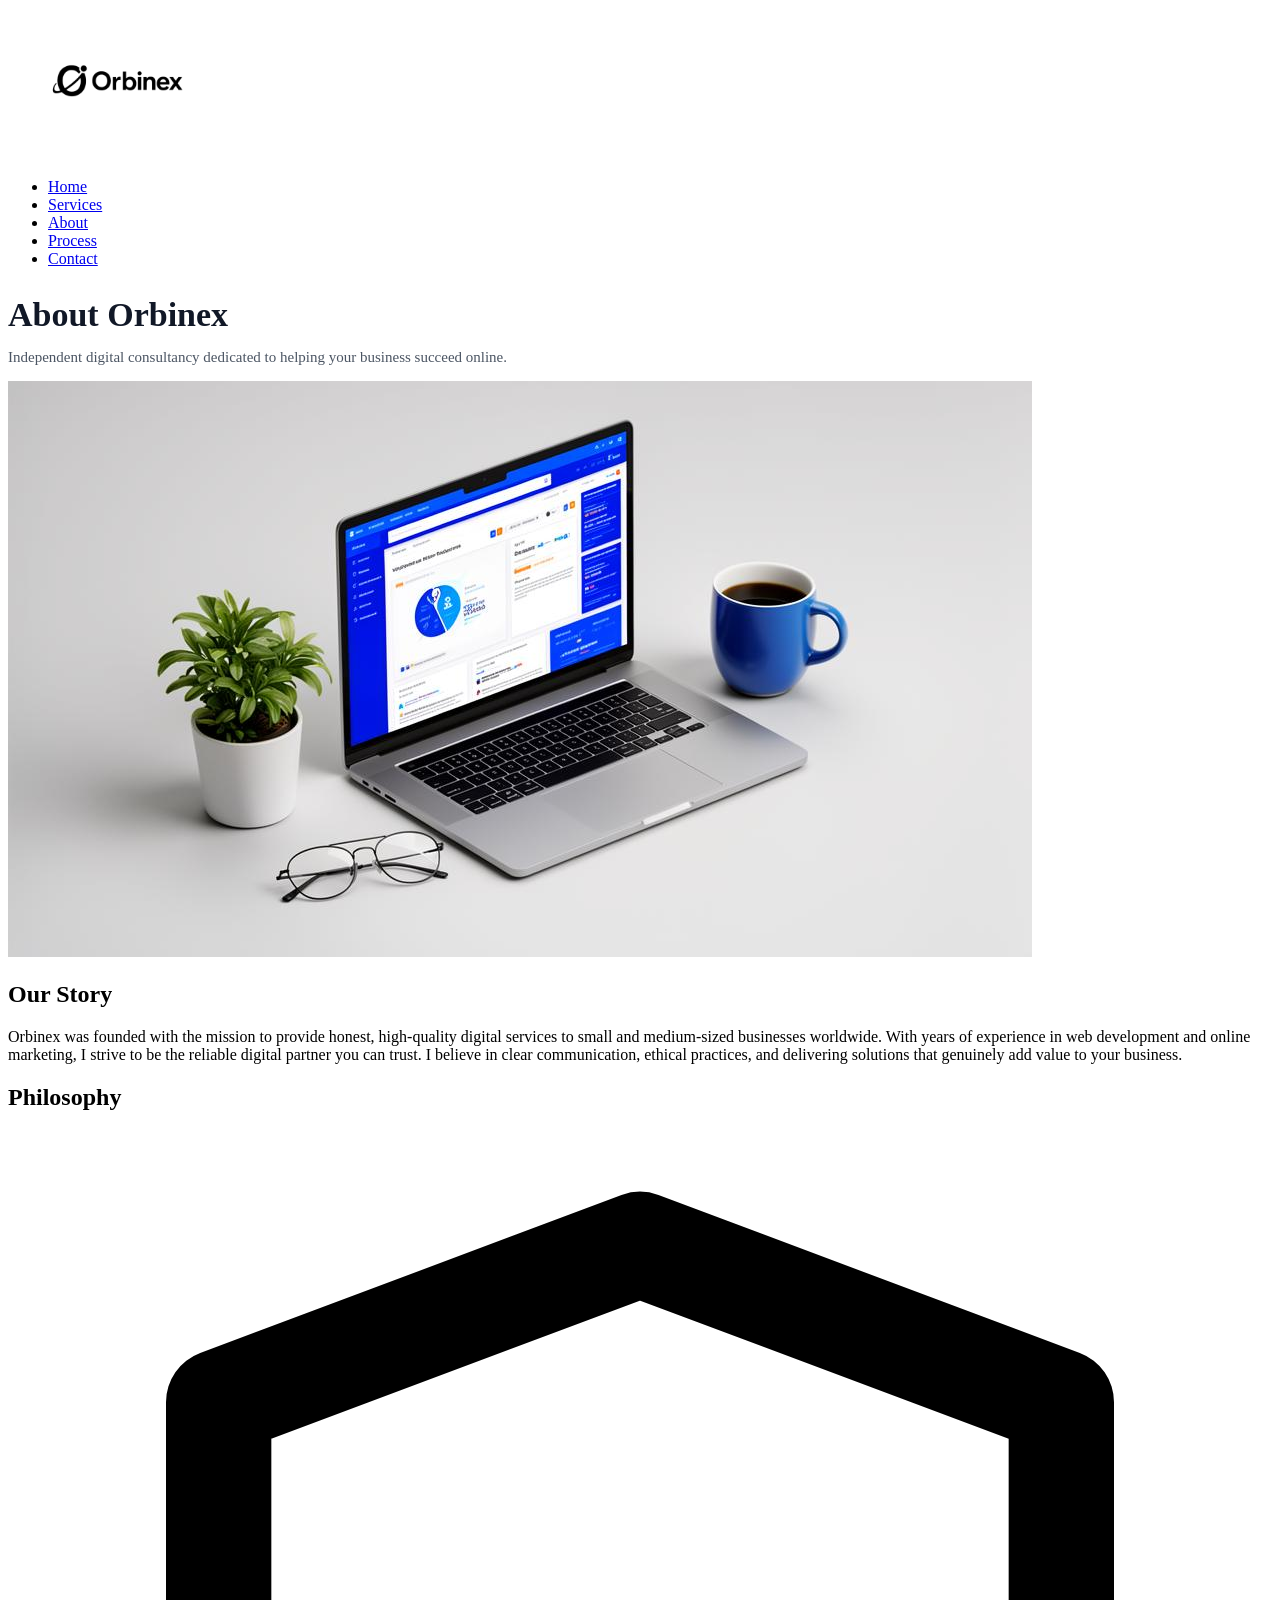
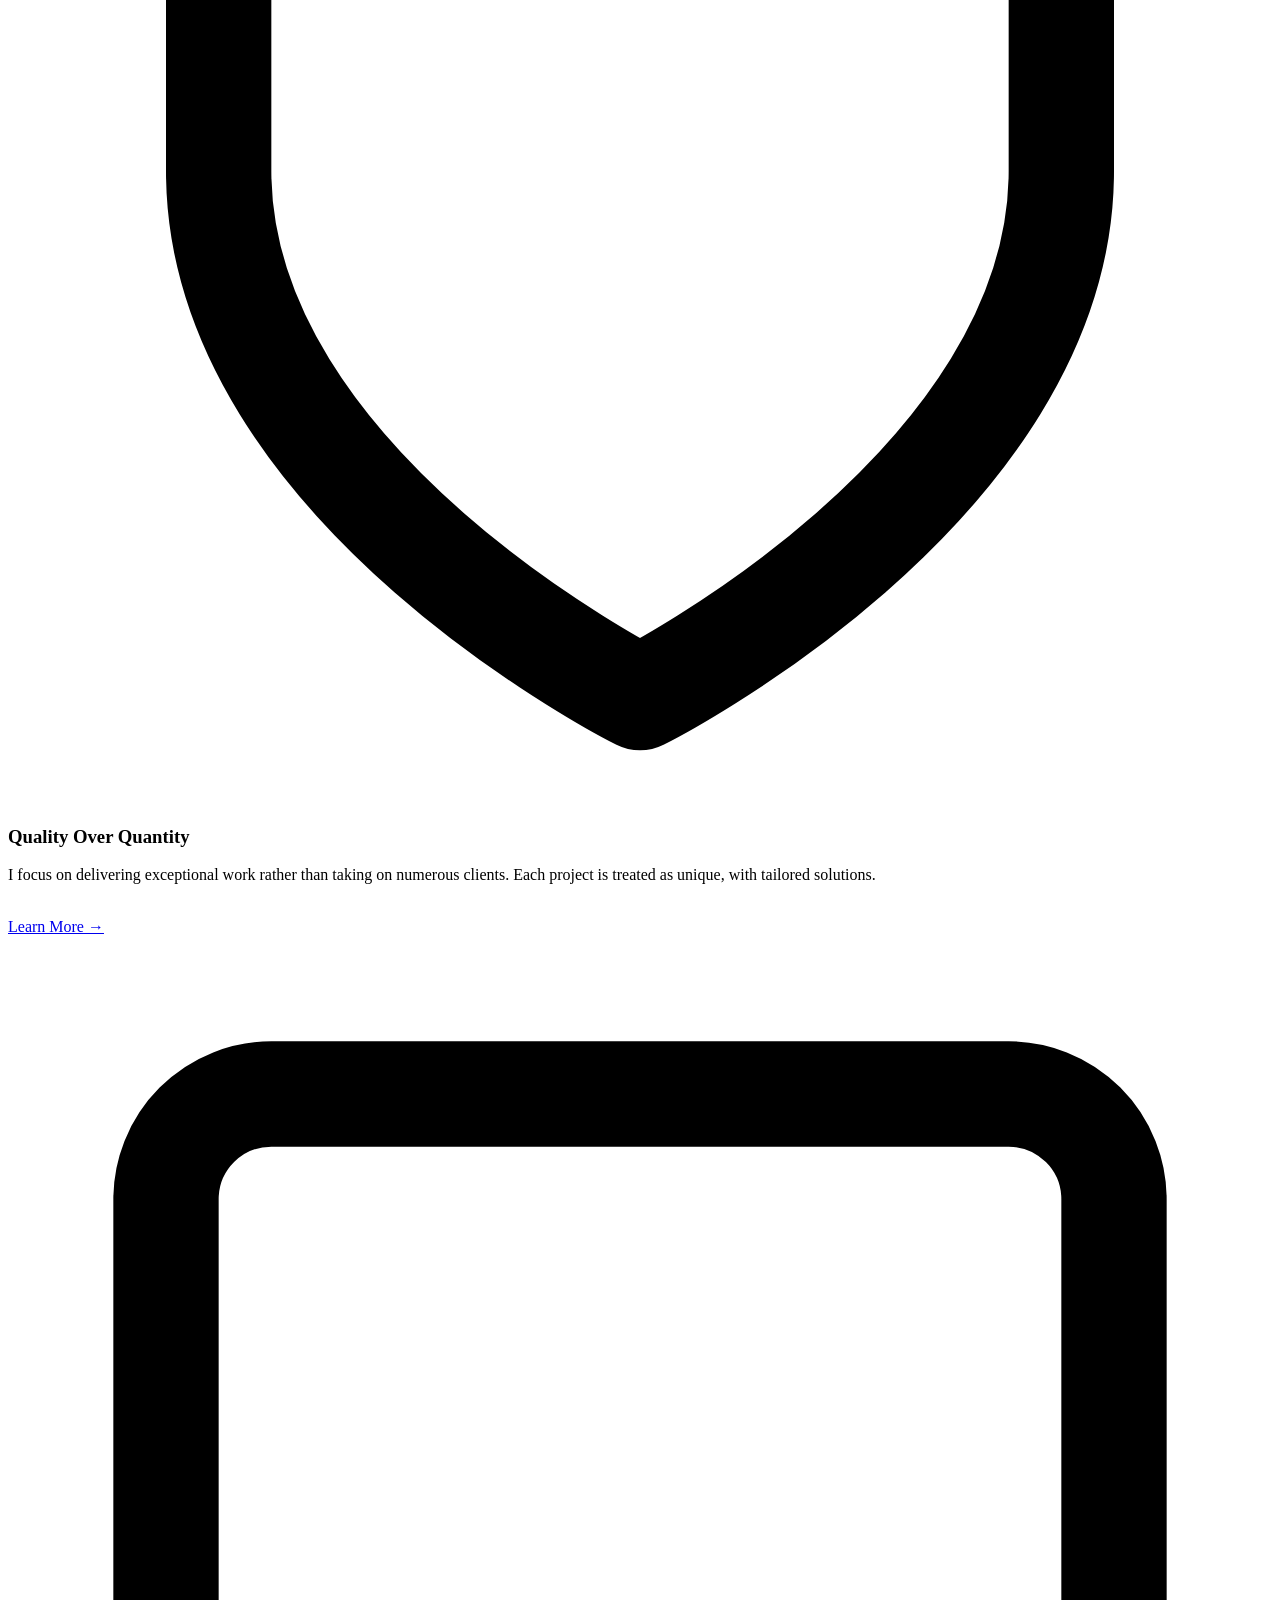
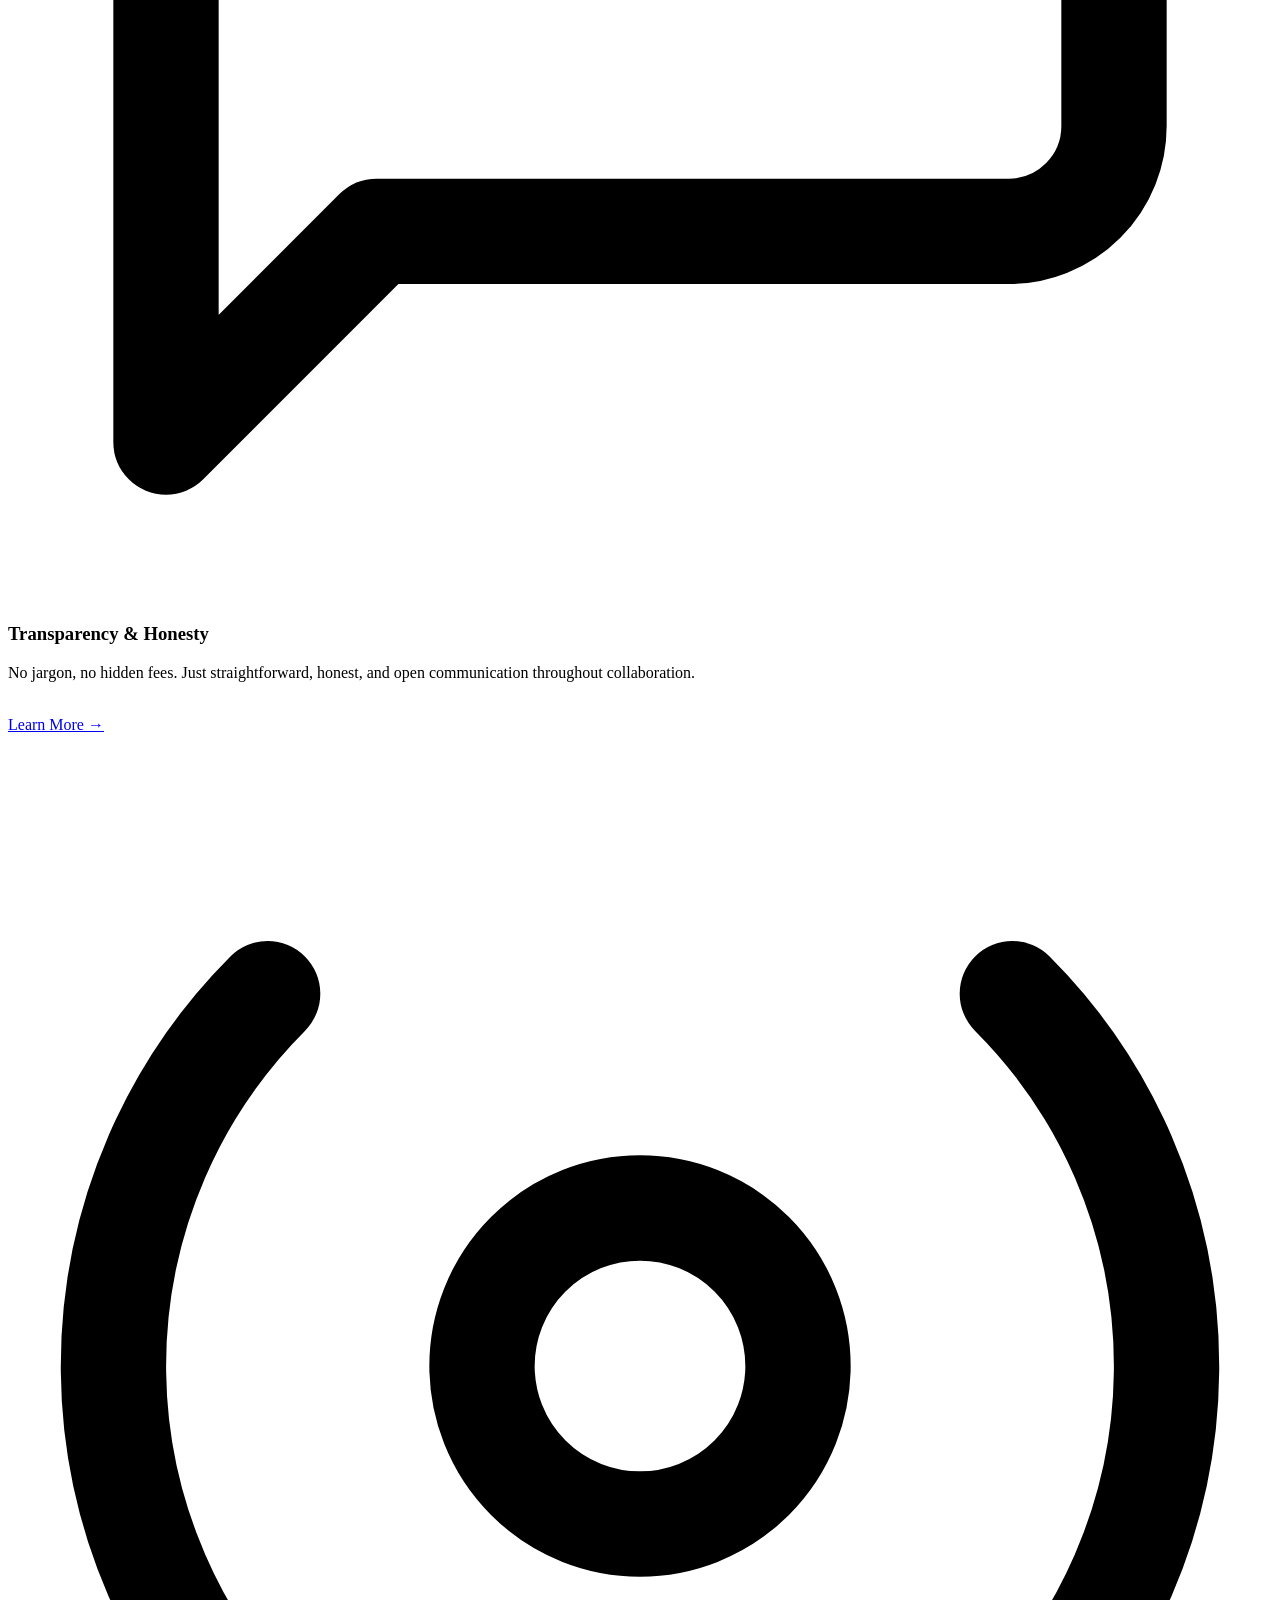
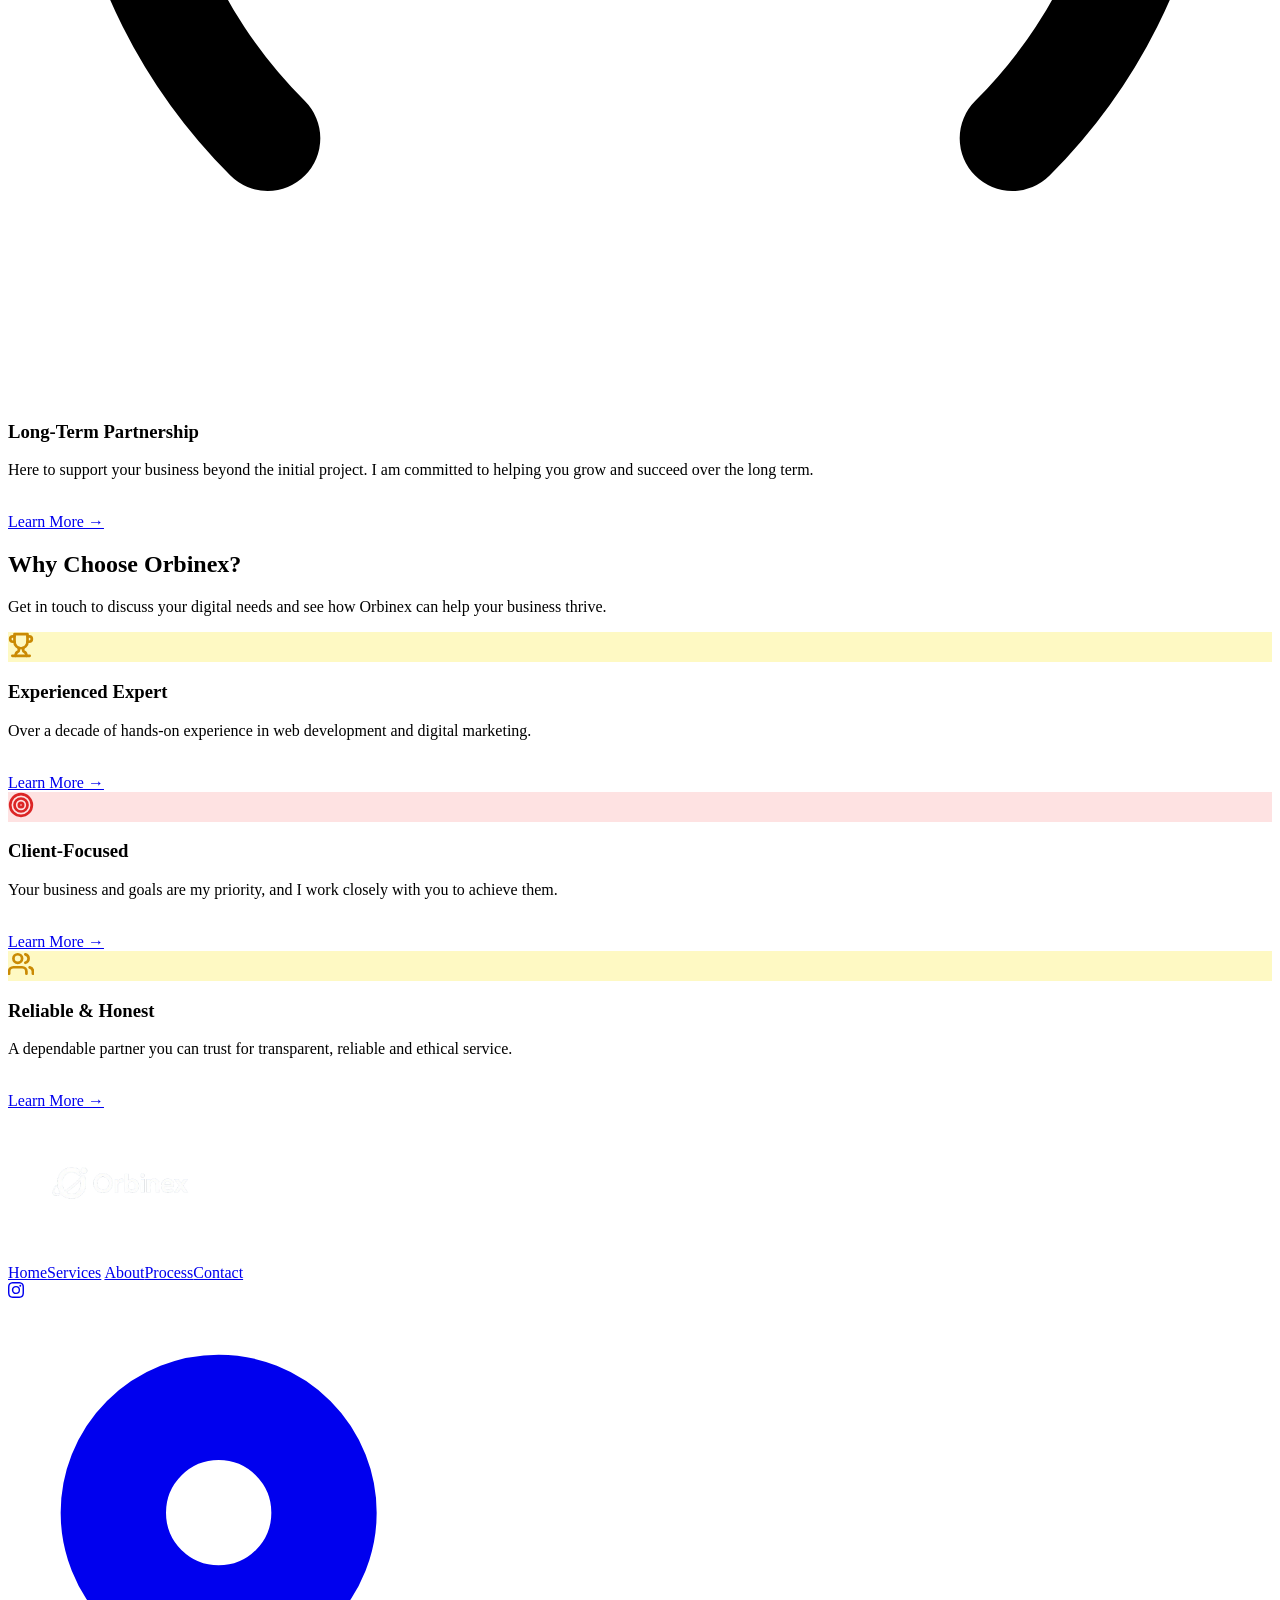
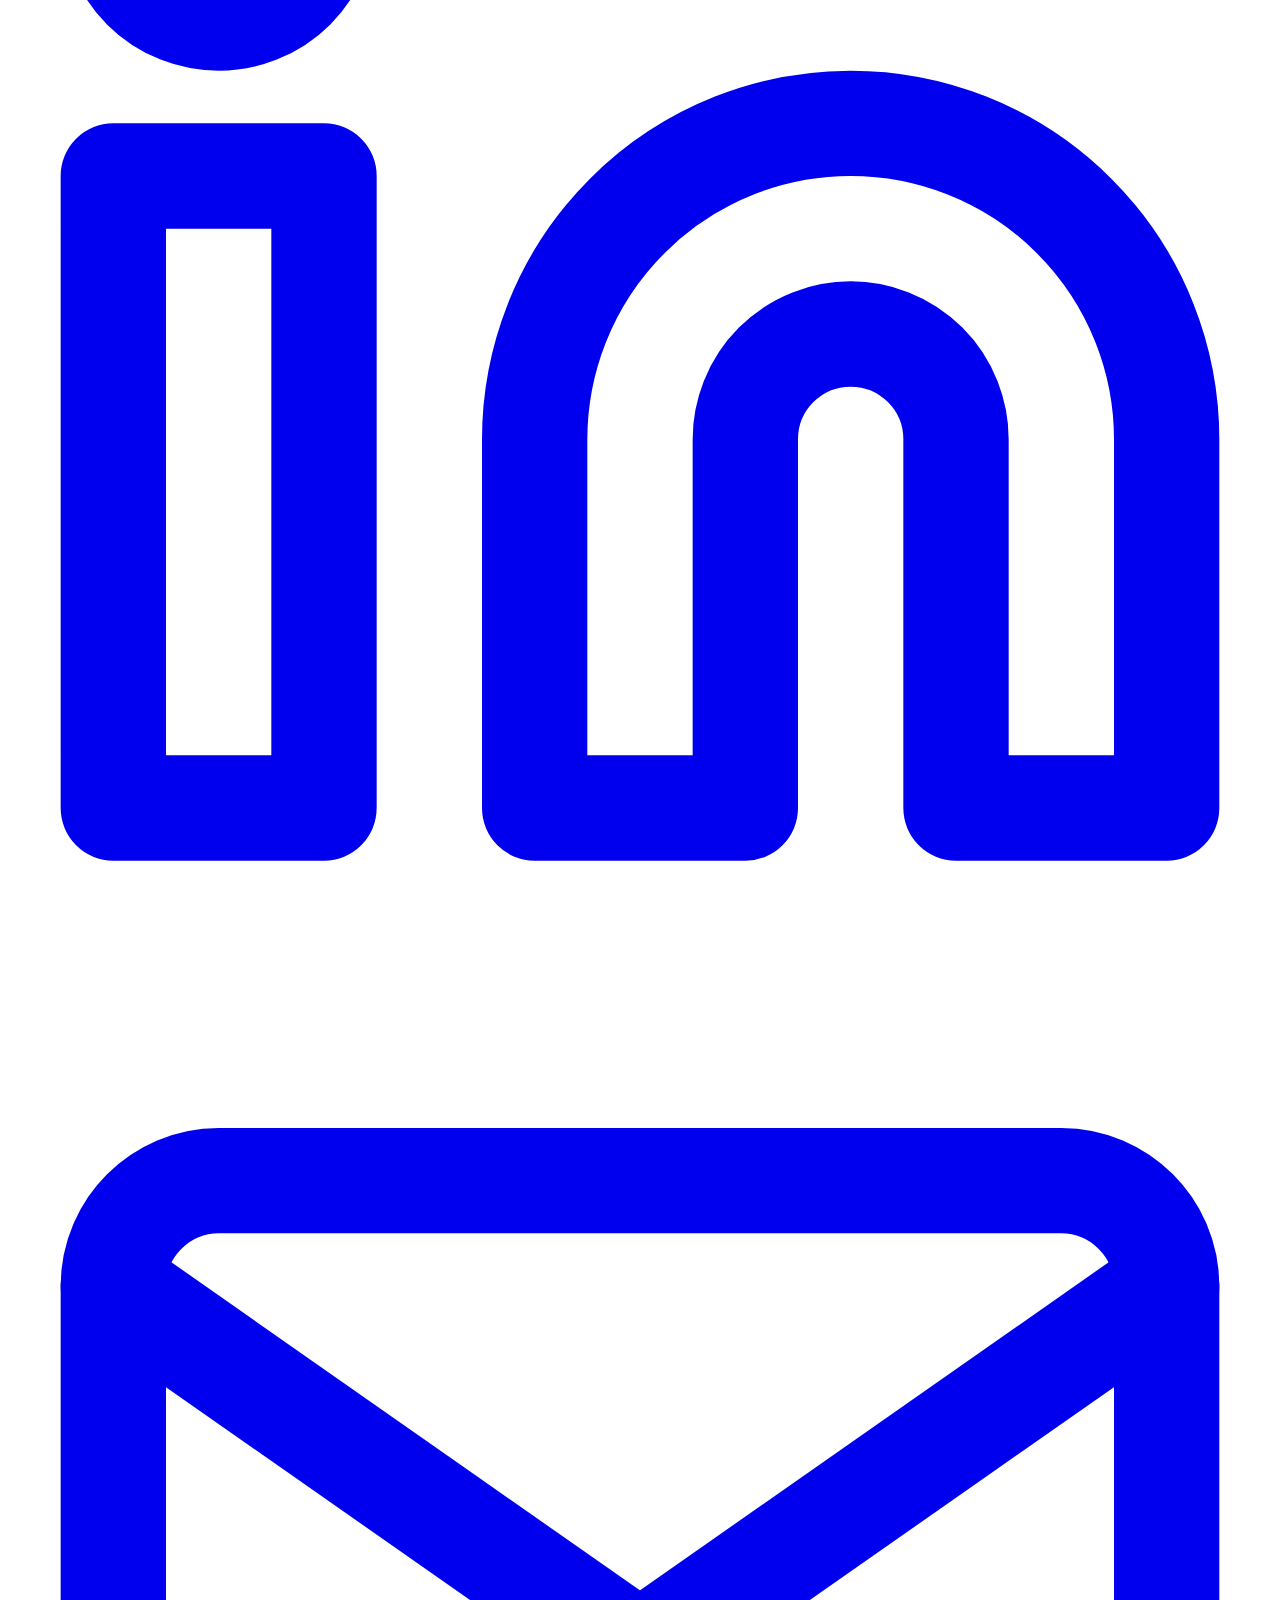
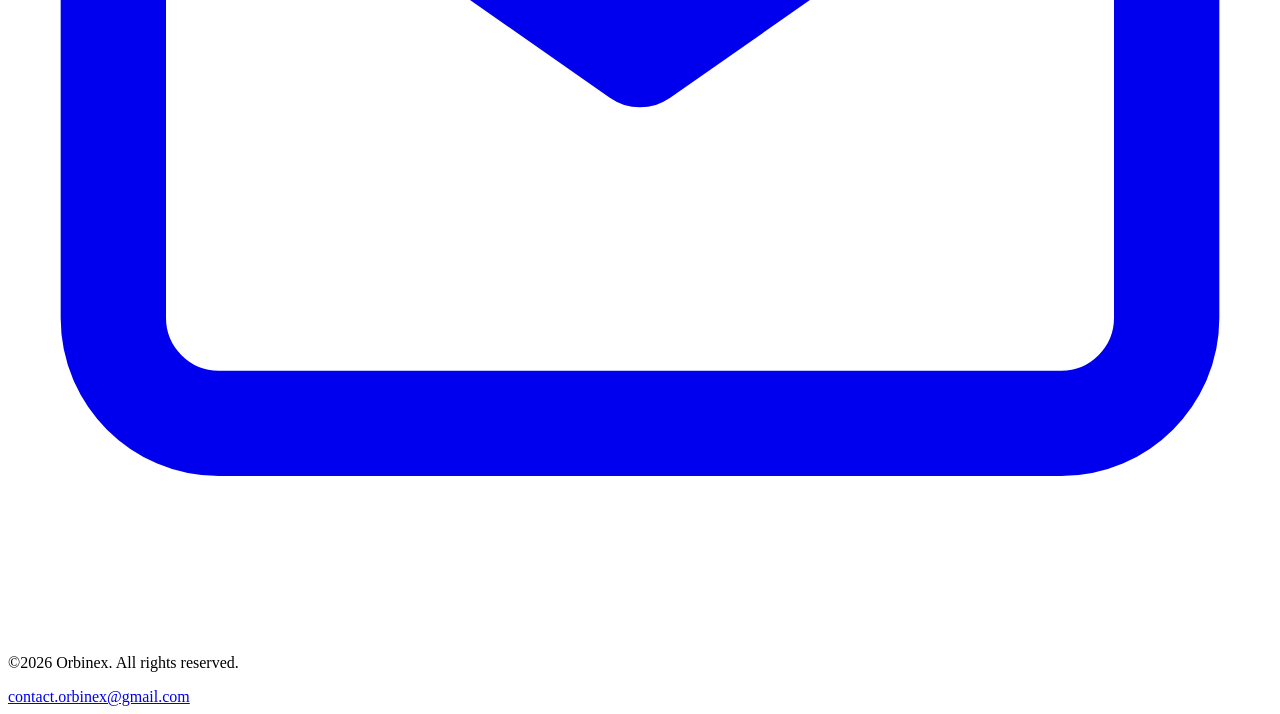
==== about.html @ f8b2dd3d "adding Source files" ====
<!DOCTYPE html>
<html lang="en">

<head>
  <meta charset="UTF-8" />
  <meta name="viewport" content="width=device-width,initial-scale=1.0" />
  <title>Orbinex - About</title>
  <link rel="preconnect" href="https://fonts.googleapis.com" />
  <link href="https://fonts.googleapis.com/css2?family=Inter:wght@400;500;600;700;800&display=swap" rel="stylesheet" />
  <link rel="stylesheet" href="style.css" />
  <link rel="icon" type="image.jpeg" href="Images/favicon.jpeg" />
</head>

<body>
  <nav class="navbar">
    <div class="nav-container">
      <img src="Images/logobgrembl.png" height="150px" alt="logo-icon" />
      <ul class="nav-links">
        <li><a href="index.html">Home</a></li>
        <li><a href="services.html">Services</a></li>
        <li><a href="about.html" class="active">About</a></li>
        <li><a href="process.html">Process</a></li>
        <li><a href="contact.html" class="nav-contact-btn">Contact</a></li>
      </ul>
    </div>
  </nav>

  <section class="about-hero">
    <div class="about-hero-inner">
      <div>
        <h1 style="font-size:34px;font-weight:800;color:#111827;margin-bottom:12px">About Orbinex</h1>
        <p style="font-size:15px;color:#4b5563">Independent digital consultancy dedicated to helping your business
          succeed online.</p>
      </div>
      <div class="about-img"><img src="Images/hero-laptop.jpg" alt="Workspace" /></div>
    </div>
  </section>

  <section class="story-section">
    <div class="story-inner">
      <div class="story-text">
        <h2>Our Story</h2>
        <p>Orbinex was founded with the mission to provide honest, high-quality digital services to small and
          medium-sized businesses worldwide. With years of experience in web development and online marketing, I strive
          to be the reliable digital partner you can trust. I believe in clear communication, ethical practices, and
          delivering solutions that genuinely add value to your business.</p>
      </div>
    </div>
  </section>

  <section class="section section-gray">
    <div class="section-inner">
      <div class="section-header" style="text-align:left;margin-bottom:28px">
        <h2 style="text-align:left">Philosophy</h2>
      </div>
      <div class="philosophy-grid">
        <div class="card">
          <div class="card-icon"><svg viewBox="0 0 24 24" fill="none" stroke="currentColor" stroke-width="2"
              stroke-linecap="round" stroke-linejoin="round">
              <path d="M12 22s8-4 8-10V5l-8-3-8 3v7c0 6 8 10 8 10z" />
            </svg></div>
          <h3>Quality Over Quantity</h3>
          <p>I focus on delivering exceptional work rather than taking on numerous clients. Each project is treated as
            unique, with tailored solutions.</p><br><a href="contact.html" class="link-more">Learn More &#8594;</a>
        </div>
        <div class="card">
          <div class="card-icon"><svg viewBox="0 0 24 24" fill="none" stroke="currentColor" stroke-width="2"
              stroke-linecap="round" stroke-linejoin="round">
              <path d="M21 15a2 2 0 0 1-2 2H7l-4 4V5a2 2 0 0 1 2-2h14a2 2 0 0 1 2 2z" />
            </svg></div>
          <h3>Transparency &amp; Honesty</h3>
          <p>No jargon, no hidden fees. Just straightforward, honest, and open communication throughout collaboration.
          </p><br><a href="contact.html" class="link-more">Learn More &#8594;</a>
        </div>
        <div class="card">
          <div class="card-icon"><svg viewBox="0 0 24 24" fill="none" stroke="currentColor" stroke-width="2"
              stroke-linecap="round" stroke-linejoin="round">
              <circle cx="12" cy="12" r="3" />
              <path d="M19.07 4.93a10 10 0 0 1 0 14.14M4.93 4.93a10 10 0 0 0 0 14.14" />
            </svg></div>
          <h3>Long-Term Partnership</h3>
          <p>Here to support your business beyond the initial project. I am committed to helping you grow and succeed
            over the long term.</p><br><a href="contact.html" class="link-more">Learn More &#8594;</a>
        </div>
      </div>
    </div>
  </section>

  <section class="section">
    <div class="section-inner">
      <div class="section-header">
        <h2>Why Choose Orbinex?</h2>
        <p>Get in touch to discuss your digital needs and see how Orbinex can help your business thrive.</p>
      </div>
      <div class="why-grid">
        <div class="card">
          <div class="why-icon-colored" style="background:#fef9c3"><svg width="26" height="26" viewBox="0 0 24 24"
              fill="none" stroke="#ca8a04" stroke-width="2.5" stroke-linecap="round" stroke-linejoin="round">
              <path d="M6 9H4.5a2.5 2.5 0 0 1 0-5H6" />
              <path d="M18 9h1.5a2.5 2.5 0 0 0 0-5H18" />
              <path d="M4 22h16" />
              <path d="M10 14.66V17c0 .55-.47.98-.97 1.21C7.85 18.75 7 20.24 7 22" />
              <path d="M14 14.66V17c0 .55.47.98.97 1.21C16.15 18.75 17 20.24 17 22" />
              <path d="M18 2H6v7a6 6 0 0 0 12 0V2z" />
            </svg></div>
          <h3>Experienced Expert</h3>
          <p>Over a decade of hands-on experience in web development and digital marketing.</p><br><a
            href="contact.html" class="link-more">Learn More &#8594;</a>
        </div>
        <div class="card">
          <div class="why-icon-colored" style="background:#fee2e2"><svg width="26" height="26" viewBox="0 0 24 24"
              fill="none" stroke="#dc2626" stroke-width="2.5" stroke-linecap="round" stroke-linejoin="round">
              <circle cx="12" cy="12" r="10" />
              <circle cx="12" cy="12" r="6" />
              <circle cx="12" cy="12" r="2" />
            </svg></div>
          <h3>Client-Focused</h3>
          <p>Your business and goals are my priority, and I work closely with you to achieve them.</p><br><a
            href="contact.html" class="link-more">Learn More &#8594;</a>
        </div>
        <div class="card">
          <div class="why-icon-colored" style="background:#fef9c3"><svg width="26" height="26" viewBox="0 0 24 24"
              fill="none" stroke="#ca8a04" stroke-width="2.5" stroke-linecap="round" stroke-linejoin="round">
              <path d="M17 21v-2a4 4 0 0 0-4-4H5a4 4 0 0 0-4 4v2" />
              <circle cx="9" cy="7" r="4" />
              <path d="M23 21v-2a4 4 0 0 0-3-3.87" />
              <path d="M16 3.13a4 4 0 0 1 0 7.75" />
            </svg></div>
          <h3>Reliable &amp; Honest</h3>
          <p>A dependable partner you can trust for transparent, reliable and ethical service.</p><br><a
            href="contact.html" class="link-more">Learn More &#8594;</a>
        </div>
      </div>
    </div>
  </section>
  <footer class="footer">
    <div class="footer-top">
      <a href="index.html" class="footer-logo">
        <img src="Images/logobgremwh.png" height="150px" alt="logo-icon" />
      </a>
      <nav class="footer-nav">
        <a href="index.html">Home</a><a href="services.html">Services</a>
        <a href="about.html">About</a><a href="process.html">Process</a><a href="contact.html">Contact</a>
      </nav>
      <div class="footer-socials">
        <a class="social-btn" href="https://www.instagram.com/orbinex_global/" target="_blank"><svg
            xmlns="http://www.w3.org/2000/svg" width="16" height="16" fill="currentColor" class="bi bi-instagram"
            viewBox="0 0 16 16">
            <path
              d="M8 0C5.829 0 5.556.01 4.703.048 3.85.088 3.269.222 2.76.42a3.9 3.9 0 0 0-1.417.923A3.9 3.9 0 0 0 .42 2.76C.222 3.268.087 3.85.048 4.7.01 5.555 0 5.827 0 8.001c0 2.172.01 2.444.048 3.297.04.852.174 1.433.372 1.942.205.526.478.972.923 1.417.444.445.89.719 1.416.923.51.198 1.09.333 1.942.372C5.555 15.99 5.827 16 8 16s2.444-.01 3.298-.048c.851-.04 1.434-.174 1.943-.372a3.9 3.9 0 0 0 1.416-.923c.445-.445.718-.891.923-1.417.197-.509.332-1.09.372-1.942C15.99 10.445 16 10.173 16 8s-.01-2.445-.048-3.299c-.04-.851-.175-1.433-.372-1.941a3.9 3.9 0 0 0-.923-1.417A3.9 3.9 0 0 0 13.24.42c-.51-.198-1.092-.333-1.943-.372C10.443.01 10.172 0 7.998 0zm-.717 1.442h.718c2.136 0 2.389.007 3.232.046.78.035 1.204.166 1.486.275.373.145.64.319.92.599s.453.546.598.92c.11.281.24.705.275 1.485.039.843.047 1.096.047 3.231s-.008 2.389-.047 3.232c-.035.78-.166 1.203-.275 1.485a2.5 2.5 0 0 1-.599.919c-.28.28-.546.453-.92.598-.28.11-.704.24-1.485.276-.843.038-1.096.047-3.232.047s-2.39-.009-3.233-.047c-.78-.036-1.203-.166-1.485-.276a2.5 2.5 0 0 1-.92-.598 2.5 2.5 0 0 1-.6-.92c-.109-.281-.24-.705-.275-1.485-.038-.843-.046-1.096-.046-3.233s.008-2.388.046-3.231c.036-.78.166-1.204.276-1.486.145-.373.319-.64.599-.92s.546-.453.92-.598c.282-.11.705-.24 1.485-.276.738-.034 1.024-.044 2.515-.045zm4.988 1.328a.96.96 0 1 0 0 1.92.96.96 0 0 0 0-1.92m-4.27 1.122a4.109 4.109 0 1 0 0 8.217 4.109 4.109 0 0 0 0-8.217m0 1.441a2.667 2.667 0 1 1 0 5.334 2.667 2.667 0 0 1 0-5.334" />
          </svg></a>
        <a class="social-btn" href="https://www.linkedin.com/company/orbinexglobal/" target="_blank"><svg
            viewBox="0 0 24 24" fill="none" stroke="currentColor" stroke-width="2" stroke-linecap="round"
            stroke-linejoin="round">
            <path d="M16 8a6 6 0 0 1 6 6v7h-4v-7a2 2 0 0 0-2-2 2 2 0 0 0-2 2v7h-4v-7a6 6 0 0 1 6-6z" />
            <rect x="2" y="9" width="4" height="12" />
            <circle cx="4" cy="4" r="2" />
          </svg></a>
        <a class="social-btn" href="mailto:contact.orbinex@gmail.com" target="_blank"><svg viewBox="0 0 24 24"
            fill="none" stroke="currentColor" stroke-width="2" stroke-linecap="round" stroke-linejoin="round">
            <path d="M4 4h16c1.1 0 2 .9 2 2v12c0 1.1-.9 2-2 2H4c-1.1 0-2-.9-2-2V6c0-1.1.9-2 2-2z" />
            <polyline points="22,6 12,13 2,6" />
          </svg></a>
      </div>
    </div>
    <div class="footer-bottom">
      <p>&copy;2026 Orbinex. All rights reserved.</p>
      <a href="mailto:contact.orbinex@gmail.com">contact.orbinex@gmail.com</a>
    </div>
  </footer>
  <script src="script.js"></script>
</body>

</html>
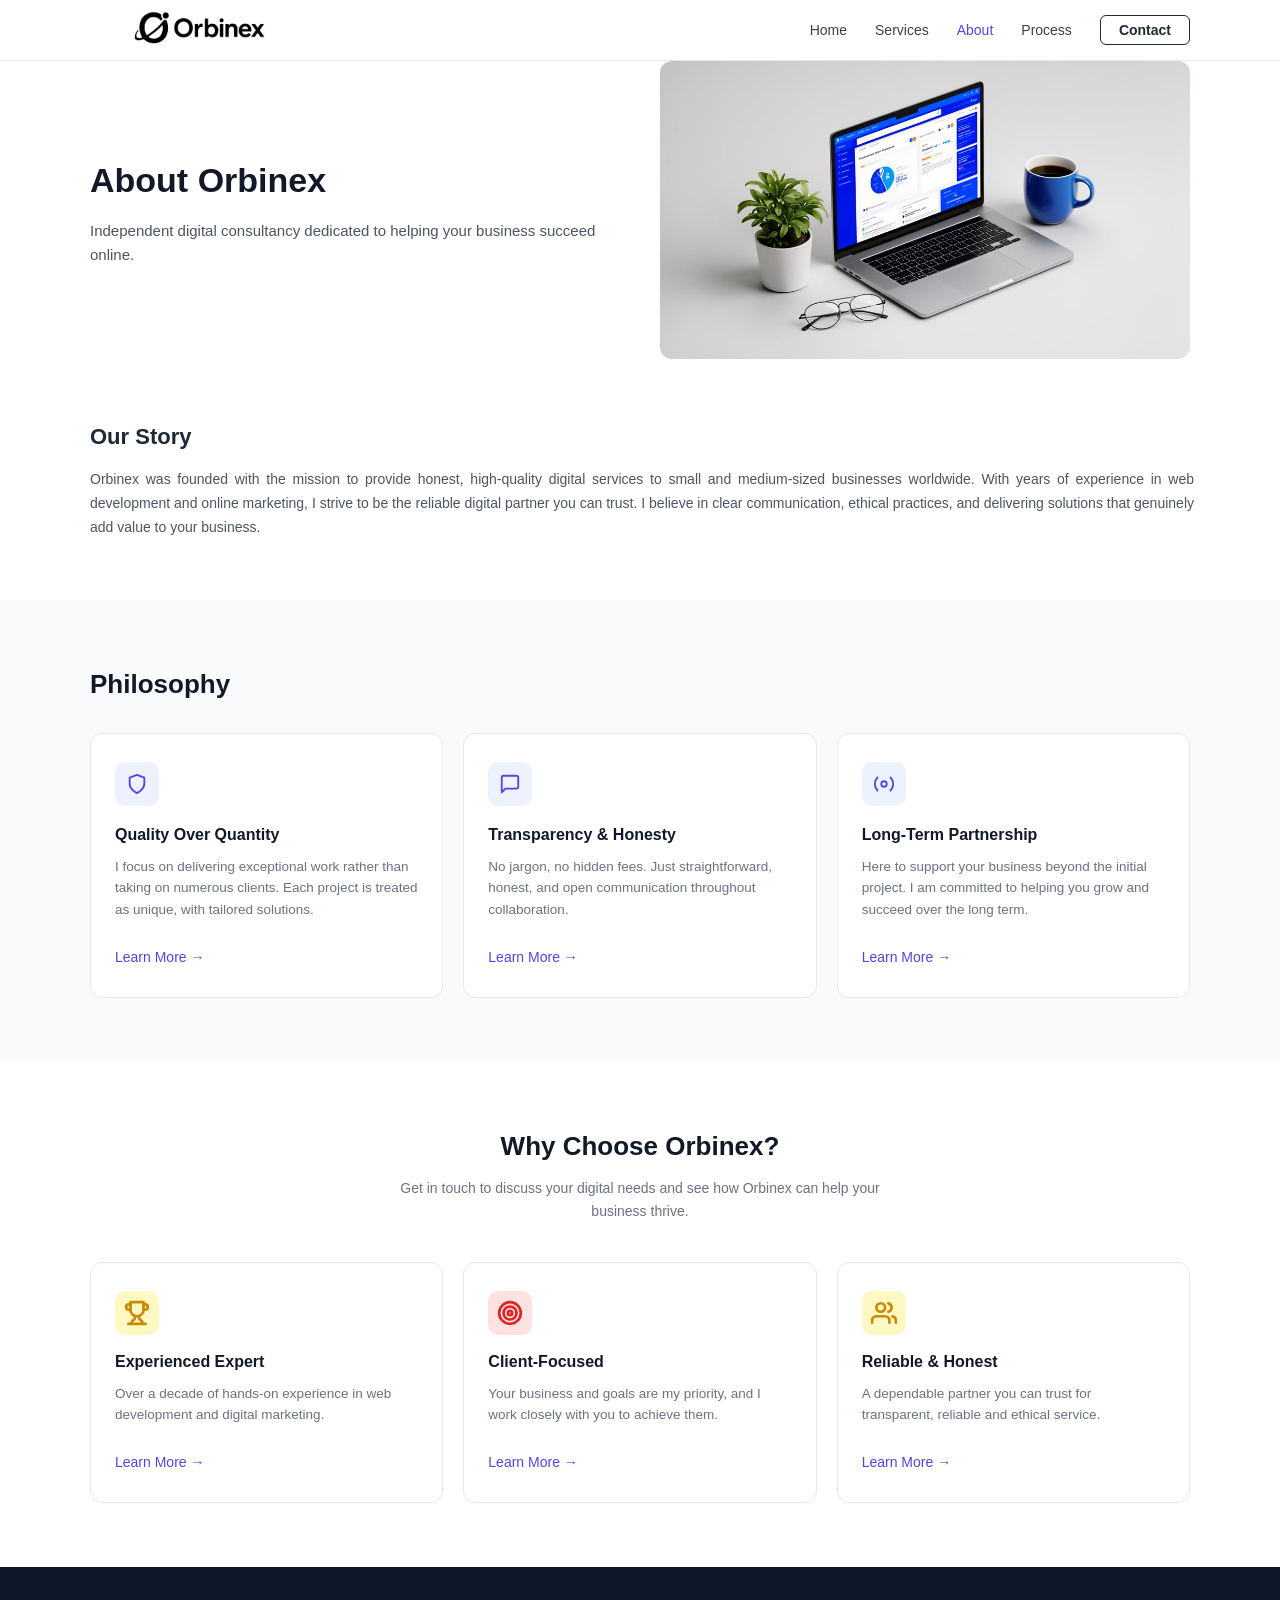
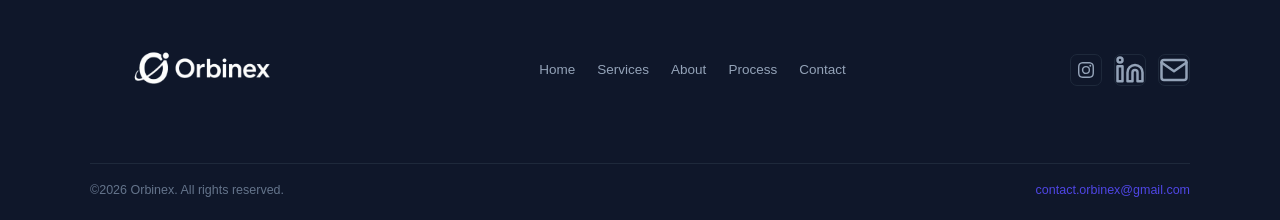
==== commit 7553cd67: "sitemap and robot.txt created" ====
--- a/about.html
+++ b/about.html
@@ -136,7 +136,7 @@
   <footer class="footer">
     <div class="footer-top">
       <a href="index.html" class="footer-logo">
-        <img src="Images/logobgremwh.png" height="150px" alt="logo-icon" />
+        <img src="Images/logobgremwh.png" width="225"  height="150px" alt="logo-icon" />
       </a>
       <nav class="footer-nav">
         <a href="index.html">Home</a><a href="services.html">Services</a>
--- a/style.css
+++ b/style.css
@@ -0,0 +1,984 @@
+/* ===== RESET & BASE ===== */
+*,
+*::before,
+*::after {
+  box-sizing: border-box;
+  margin: 0;
+  padding: 0;
+}
+
+html {
+  scroll-behavior: smooth;
+}
+
+body {
+  font-family: 'Inter', -apple-system, BlinkMacSystemFont, 'Segoe UI', sans-serif;
+  color: #1e2937;
+  background: #fff;
+  font-size: 15px;
+  line-height: 1.6;
+}
+
+a {
+  text-decoration: none;
+  color: inherit;
+}
+
+ul {
+  list-style: none;
+}
+
+img {
+  max-width: 100%;
+  display: block;
+}
+
+/* ===== NAVBAR ===== */
+.navbar {
+  position: sticky;
+  top: 0;
+  z-index: 100;
+  background: #fff;
+  border-bottom: 1px solid #e5e7eb;
+  padding: 0 24px;
+}
+
+.nav-container {
+  max-width: 1100px;
+  margin: 0 auto;
+  display: flex;
+  align-items: center;
+  justify-content: space-between;
+  height: 60px;
+}
+
+.nav-logo {
+  display: flex;
+  align-items: center;
+  gap: 8px;
+  font-weight: 700;
+  font-size: 17px;
+  color: #1e2937;
+}
+
+.logo-icon {
+  width: 30px;
+  height: 30px;
+  border-radius: 50%;
+  background: #4F46E5;
+  display: flex;
+  align-items: center;
+  justify-content: center;
+  color: #fff;
+  font-size: 13px;
+  font-weight: 700;
+}
+
+.nav-links {
+  display: flex;
+  align-items: center;
+  gap: 28px;
+}
+
+.nav-links a {
+  font-size: 14px;
+  color: #374151;
+  font-weight: 500;
+  transition: color 0.2s;
+}
+
+.nav-links a:hover {
+  color: #4F46E5;
+}
+
+.nav-links a.active {
+  color: #4F46E5;
+}
+
+.nav-contact-btn {
+  border: 1.5px solid #1e2937 !important;
+  padding: 6px 18px !important;
+  border-radius: 6px;
+  color: #1e2937 !important;
+  font-weight: 600 !important;
+  transition: background 0.2s, color 0.2s !important;
+}
+
+.nav-contact-btn:hover {
+  background: #1e2937 !important;
+  color: #fff !important;
+}
+
+/* ===== PAGE HERO ===== */
+.page-hero {
+  background: #eef2f7;
+  padding: 52px 24px 56px;
+}
+
+.page-hero-inner {
+  max-width: 1100px;
+  margin: 0 auto;
+}
+
+.page-hero h1 {
+  font-size: 34px;
+  font-weight: 800;
+  color: #111827;
+  margin-bottom: 12px;
+}
+
+.page-hero p {
+  font-size: 15px;
+  color: #4b5563;
+  max-width: 380px;
+  line-height: 1.65;
+}
+
+/* ===== BUTTONS ===== */
+.btn-primary {
+  display: inline-block;
+  background: #4F46E5;
+  color: #fff;
+  padding: 10px 22px;
+  border-radius: 7px;
+  font-size: 14px;
+  font-weight: 600;
+  border: none;
+  cursor: pointer;
+  transition: background 0.2s, transform 0.15s;
+  text-decoration: none;
+}
+
+.btn-primary:hover {
+  background: #4338CA;
+  transform: translateY(-1px);
+}
+
+.btn-outline {
+  display: inline-block;
+  background: transparent;
+  color: #1e2937;
+  padding: 10px 22px;
+  border-radius: 7px;
+  font-size: 14px;
+  font-weight: 600;
+  border: 1.5px solid #d1d5db;
+  cursor: pointer;
+  transition: border-color 0.2s;
+}
+
+.btn-outline:hover {
+  border-color: #4F46E5;
+  color: #4F46E5;
+}
+
+.link-more {
+  display: inline-flex;
+  align-items: center;
+  gap: 4px;
+  color: #4F46E5;
+  font-size: 14px;
+  font-weight: 500;
+}
+
+.link-more:hover {
+  text-decoration: underline;
+}
+
+/* ===== SECTION COMMON ===== */
+.section {
+  padding: 64px 24px;
+}
+
+.section-gray {
+  background: #f9fafb;
+}
+
+.section-inner {
+  max-width: 1100px;
+  margin: 0 auto;
+}
+
+.section-header {
+  text-align: center;
+  margin-bottom: 40px;
+}
+
+.section-header h2 {
+  font-size: 26px;
+  font-weight: 800;
+  color: #111827;
+  margin-bottom: 10px;
+}
+
+.section-header p {
+  color: #6b7280;
+  font-size: 14px;
+  max-width: 500px;
+  margin: 0 auto;
+}
+
+/* ===== CARDS ===== */
+.card {
+  background: #fff;
+  border-radius: 12px;
+  border: 1px solid #e5e7eb;
+  padding: 28px 24px;
+}
+
+.card-icon {
+  width: 44px;
+  height: 44px;
+  border-radius: 10px;
+  background: #eef2ff;
+  color: #4F46E5;
+  display: flex;
+  align-items: center;
+  justify-content: center;
+  margin-bottom: 16px;
+}
+
+.card-icon svg {
+  width: 22px;
+  height: 22px;
+}
+
+.card h3 {
+  font-size: 16px;
+  font-weight: 700;
+  color: #111827;
+  margin-bottom: 8px;
+}
+
+.card p {
+  font-size: 13.5px;
+  color: #6b7280;
+  line-height: 1.6;
+}
+
+/* ===== HOME PAGE ===== */
+
+/* Hero */
+.home-hero {
+  background: #eef2f7;
+  padding: 56px 24px 60px;
+}
+
+.home-hero-inner {
+  max-width: 1100px;
+  margin: 0 auto;
+  display: grid;
+  grid-template-columns: 1fr 1fr;
+  gap: 40px;
+  align-items: center;
+}
+
+.home-hero-text h1 {
+  font-size: 36px;
+  font-weight: 800;
+  color: #111827;
+  line-height: 1.22;
+  margin-bottom: 14px;
+}
+
+.home-hero-text p {
+  font-size: 15px;
+  color: #4b5563;
+  margin-bottom: 26px;
+  line-height: 1.65;
+}
+
+.home-hero-btns {
+  display: flex;
+  align-items: center;
+  gap: 16px;
+  flex-wrap: wrap;
+}
+
+.home-hero-img {
+  border-radius: 12px;
+  overflow: hidden;
+  background: #d1d5db;
+  aspect-ratio: 4/3;
+}
+
+.home-hero-img img {
+  width: 100%;
+  height: 100%;
+  object-fit: cover;
+}
+
+/* What Orbinex Does */
+.what-grid {
+  display: grid;
+  grid-template-columns: 1fr 1fr;
+  gap: 20px;
+}
+
+.what-item {
+  display: flex;
+  align-items: flex-start;
+  gap: 14px;
+  padding: 18px;
+  border-radius: 10px;
+  background: #fff;
+  border: 1px solid #e5e7eb;
+}
+
+.what-item-icon {
+  width: 36px;
+  height: 36px;
+  flex-shrink: 0;
+  background: #eef2ff;
+  border-radius: 8px;
+  display: flex;
+  align-items: center;
+  justify-content: center;
+  color: #4F46E5;
+}
+
+.what-item-icon svg {
+  width: 18px;
+  height: 18px;
+}
+
+.what-item h4 {
+  font-size: 14px;
+  font-weight: 700;
+  color: #111827;
+  margin-bottom: 4px;
+}
+
+.what-item p {
+  font-size: 13px;
+  color: #6b7280;
+  line-height: 1.5;
+}
+
+/* Services Grid (4 cards) */
+.services-grid {
+  display: grid;
+  grid-template-columns: repeat(4, 1fr);
+  gap: 20px;
+}
+
+/* Why Choose */
+.why-grid {
+  display: grid;
+  grid-template-columns: repeat(3, 1fr);
+  gap: 20px;
+}
+
+.why-icon-colored {
+  width: 44px;
+  height: 44px;
+  border-radius: 10px;
+  display: flex;
+  align-items: center;
+  justify-content: center;
+  margin-bottom: 14px;
+  font-size: 22px;
+}
+
+/* ===== SERVICES PAGE ===== */
+.services-top-grid {
+  display: grid;
+  grid-template-columns: repeat(3, 1fr);
+  gap: 24px;
+  margin-bottom: 24px;
+}
+
+.service-card {
+  background: #fff;
+  border-radius: 12px;
+  border: 1px solid #e5e7eb;
+  padding: 28px 24px;
+}
+
+.service-card .card-icon {
+  background: #eef2ff;
+}
+
+.service-card h3 {
+  font-size: 17px;
+  font-weight: 700;
+  margin-bottom: 8px;
+}
+
+.service-card>p {
+  font-size: 13.5px;
+  color: #6b7280;
+  margin-bottom: 16px;
+}
+
+.service-card .label {
+  font-size: 13px;
+  font-weight: 700;
+  color: #111827;
+  margin: 12px 0 6px;
+}
+
+.service-card ul.bullet-list {
+  padding-left: 4px;
+}
+
+.service-card ul.bullet-list li {
+  font-size: 13px;
+  color: #4b5563;
+  padding: 2px 0;
+  display: flex;
+  align-items: flex-start;
+  gap: 6px;
+}
+
+.service-card ul.bullet-list li::before {
+  content: "•";
+  color: #4F46E5;
+  font-size: 14px;
+  flex-shrink: 0;
+  margin-top: 1px;
+}
+
+.service-wide {
+  display: grid;
+  grid-template-columns: 1fr 1.5fr;
+  gap: 0;
+  background: #fff;
+  border-radius: 12px;
+  border: 1px solid #e5e7eb;
+  overflow: hidden;
+  margin-bottom: 24px;
+}
+
+.service-wide-left {
+  padding: 28px 24px;
+  border-right: 1px solid #e5e7eb;
+}
+
+.service-wide-right {
+  padding: 28px 24px;
+}
+
+.service-wide-right .two-col-list {
+  display: grid;
+  grid-template-columns: 1fr 1fr;
+  gap: 6px 20px;
+}
+
+.service-cta {
+  background: #fff;
+  border-radius: 12px;
+  border: 1px solid #e5e7eb;
+  padding: 40px;
+  text-align: center;
+}
+
+.service-cta h2 {
+  font-size: 24px;
+  font-weight: 800;
+  margin-bottom: 8px;
+}
+
+.service-cta p {
+  color: #6b7280;
+  font-size: 14px;
+  margin-bottom: 24px;
+}
+
+/* ===== ABOUT PAGE ===== */
+.about-hero-inner {
+  max-width: 1100px;
+  margin: 0 auto;
+  display: grid;
+  grid-template-columns: 1fr 1fr;
+  gap: 40px;
+  align-items: center;
+}
+
+.about-hero-inner h1 {
+  font-size: 34px;
+  font-weight: 800;
+  margin-bottom: 12px;
+}
+
+.about-hero-inner p {
+  font-size: 15px;
+  color: #4b5563;
+}
+
+.about-img {
+  border-radius: 12px;
+  overflow: hidden;
+  background: #d1d5db;
+}
+
+.about-img img {
+  width: 100%;
+  height: 100%;
+  object-fit: cover;
+}
+
+.story-section {
+  padding: 60px 24px;
+  background: #fff;
+}
+
+.story-inner {
+  max-width: 1100px;
+  margin: 0 auto;
+  display: grid;
+  grid-template-columns: 1fr 1fr;
+  gap: 50px;
+  align-items: center;
+}
+
+.story-text h2 {
+  font-size: 22px;
+  font-weight: 800;
+  margin-bottom: 14px;
+}
+
+.story-text p {
+  font-size: 14px;
+  color: #4b5563;
+  line-height: 1.7;
+  text-align: justify;
+  width: 69rem
+}
+
+.philosophy-grid {
+  display: grid;
+  grid-template-columns: repeat(3, 1fr);
+  gap: 20px;
+}
+
+/* ===== PROCESS PAGE ===== */
+.process-layout {
+  display: grid;
+  grid-template-columns: 1fr 1fr;
+  gap: 32px;
+  align-items: start;
+}
+
+.process-steps {
+  display: flex;
+  flex-direction: column;
+  gap: 14px;
+}
+
+.process-step {
+  background: #fff;
+  border-radius: 12px;
+  border: 1px solid #e5e7eb;
+  padding: 20px 22px;
+  display: flex;
+  gap: 16px;
+  align-items: flex-start;
+  cursor: pointer;
+  transition: border-color 0.2s, box-shadow 0.2s;
+}
+
+.process-step:hover,
+.process-step.active {
+  border-color: #4F46E5;
+  box-shadow: 0 2px 12px rgba(79, 70, 229, 0.1);
+}
+
+.process-step-icon {
+  width: 38px;
+  height: 38px;
+  border-radius: 9px;
+  background: #eef2ff;
+  color: #4F46E5;
+  display: flex;
+  align-items: center;
+  justify-content: center;
+  flex-shrink: 0;
+}
+
+.process-step-icon svg {
+  width: 18px;
+  height: 18px;
+}
+
+.step-num {
+  font-size: 15px;
+  font-weight: 700;
+  color: #111827;
+  margin-bottom: 5px;
+}
+
+.step-desc {
+  font-size: 13px;
+  color: #6b7280;
+  line-height: 1.55;
+  font-weight: lighter;
+}
+
+.step-note {
+  font-size: 12px;
+  color: #6b7280;
+  margin-top: 6px;
+  font-style: italic;
+  font-weight: 00;
+}
+
+.process-sidebar {
+  display: flex;
+  flex-direction: column;
+  gap: 16px;
+}
+
+.process-detail-card {
+  background: #fff;
+  border-radius: 12px;
+  border: 1px solid #e5e7eb;
+  padding: 24px;
+}
+
+.process-detail-card h4 {
+  font-size: 12px;
+  color: #6b7280;
+  font-weight: 600;
+  text-transform: uppercase;
+  letter-spacing: 0.5px;
+  margin-bottom: 6px;
+}
+
+.process-detail-card h3 {
+  font-size: 17px;
+  font-weight: 700;
+  margin-bottom: 8px;
+}
+
+.process-detail-card p {
+  font-size: 13.5px;
+  color: #4b5563;
+  line-height: 1.6;
+}
+
+.steps-from-title {
+  font-size: 16px;
+  font-weight: 700;
+  margin: 14px 0 10px;
+}
+
+.steps-from-item {
+  display: flex;
+  align-items: flex-start;
+  gap: 8px;
+  margin-bottom: 6px;
+}
+
+.steps-from-num {
+  font-size: 11px;
+  font-weight: 700;
+  color: #111827;
+  white-space: nowrap;
+}
+
+.steps-from-text {
+  font-size: 13px;
+  color: #4b5563;
+}
+
+.ready-card {
+  background: #fff;
+  border-radius: 12px;
+  border: 1px solid #e5e7eb;
+  padding: 28px 24px;
+  text-align: center;
+}
+
+.ready-card h3 {
+  font-size: 19px;
+  font-weight: 800;
+  margin-bottom: 8px;
+}
+
+.ready-card p {
+  font-size: 14px;
+  color: #6b7280;
+  margin-bottom: 20px;
+}
+
+/* ===== CONTACT PAGE ===== */
+.contact-layout {
+  display: grid;
+  grid-template-columns: 1.6fr 1fr;
+  gap: 28px;
+  align-items: start;
+}
+
+.contact-form-card {
+  background: #fff;
+  border-radius: 12px;
+  border: 1px solid #e5e7eb;
+  padding: 32px;
+}
+
+.form-group {
+  margin-bottom: 18px;
+}
+
+.form-group label {
+  display: block;
+  font-size: 13.5px;
+  font-weight: 600;
+  color: #374151;
+  margin-bottom: 7px;
+}
+
+.form-group input,
+.form-group select,
+.form-group textarea {
+  width: 100%;
+  padding: 10px 14px;
+  border: 1px solid #d1d5db;
+  border-radius: 7px;
+  font-size: 14px;
+  color: #374151;
+  background: #fff;
+  transition: border-color 0.2s, box-shadow 0.2s;
+  font-family: inherit;
+  appearance: none;
+  -webkit-appearance: none;
+}
+
+.form-group input::placeholder,
+.form-group textarea::placeholder {
+  color: #9ca3af;
+}
+
+.form-group input:focus,
+.form-group select:focus,
+.form-group textarea:focus {
+  outline: none;
+  border-color: #4F46E5;
+  box-shadow: 0 0 0 3px rgba(79, 70, 229, 0.12);
+}
+
+.form-group textarea {
+  height: 110px;
+  resize: vertical;
+}
+
+.select-wrapper {
+  position: relative;
+}
+
+.select-wrapper::after {
+  content: "▼";
+  font-size: 11px;
+  color: #6b7280;
+  position: absolute;
+  right: 14px;
+  top: 50%;
+  transform: translateY(-50%);
+  pointer-events: none;
+}
+
+.contact-info {
+  display: flex;
+  flex-direction: column;
+  gap: 14px;
+}
+
+.contact-info-card {
+  background: #fff;
+  border-radius: 12px;
+  border: 1px solid #e5e7eb;
+  padding: 22px;
+}
+
+.contact-info-card .mail-icon {
+  width: 40px;
+  height: 40px;
+  background: #eef2ff;
+  border-radius: 9px;
+  display: flex;
+  align-items: center;
+  justify-content: center;
+  color: #4F46E5;
+  margin-bottom: 12px;
+}
+
+.contact-info-card h4 {
+  font-size: 15px;
+  font-weight: 700;
+  color: #111827;
+  margin-bottom: 4px;
+}
+
+.contact-info-card p {
+  font-size: 13px;
+  color: #6b7280;
+}
+
+.contact-info-card .email-link {
+  color: #4F46E5;
+  font-size: 14px;
+}
+
+.trust-list {
+  display: flex;
+  flex-direction: column;
+  gap: 8px;
+  margin-top: 6px;
+}
+
+.trust-item {
+  display: flex;
+  align-items: center;
+  gap: 8px;
+  font-size: 13px;
+  color: #4b5563;
+}
+
+.trust-item svg {
+  color: #4F46E5;
+  flex-shrink: 0;
+}
+
+/* ===== FOOTER ===== */
+.footer {
+  background: #0f172a;
+  color: #fff;
+  padding: 28px 24px 20px;
+}
+
+.footer-top {
+  max-width: 1100px;
+  margin: 0 auto;
+  display: flex;
+  align-items: center;
+  justify-content: space-between;
+  padding-bottom: 18px;
+  border-bottom: 1px solid #1e293b;
+  flex-wrap: wrap;
+  gap: 16px;
+}
+
+.footer-logo {
+  display: flex;
+  align-items: center;
+  gap: 8px;
+  font-weight: 700;
+  font-size: 16px;
+  color: #fff;
+}
+
+.footer-logo .logo-icon {
+  background: #4F46E5;
+}
+
+.footer-nav {
+  display: flex;
+  gap: 22px;
+  flex-wrap: wrap;
+}
+
+.footer-nav a {
+  font-size: 13.5px;
+  color: #94a3b8;
+  transition: color 0.2s;
+}
+
+.footer-nav a:hover {
+  color: #fff;
+}
+
+.footer-socials {
+  display: flex;
+  gap: 12px;
+}
+
+.social-btn {
+  width: 32px;
+  height: 32px;
+  border-radius: 7px;
+  border: 1px solid #1e293b;
+  color: #94a3b8;
+  display: flex;
+  align-items: center;
+  justify-content: center;
+  transition: border-color 0.2s, color 0.2s;
+  font-size: 13px;
+}
+
+.social-btn:hover {
+  border-color: #4F46E5;
+  color: #4F46E5;
+}
+
+.footer-bottom {
+  max-width: 1100px;
+  margin: 0 auto;
+  display: flex;
+  justify-content: space-between;
+  align-items: center;
+  padding-top: 16px;
+  flex-wrap: wrap;
+  gap: 8px;
+}
+
+.footer-bottom p {
+  font-size: 12.5px;
+  color: #64748b;
+}
+
+.footer-bottom a {
+  font-size: 12.5px;
+  color: #4F46E5;
+}
+
+/* ===== RESPONSIVE ===== */
+@media (max-width: 900px) {
+
+  .home-hero-inner,
+  .about-hero-inner,
+  .story-inner,
+  .process-layout,
+  .contact-layout {
+    grid-template-columns: 1fr;
+  }
+
+  .services-grid,
+  .services-top-grid,
+  .philosophy-grid,
+  .why-grid {
+    grid-template-columns: 1fr 1fr;
+  }
+
+  .what-grid {
+    grid-template-columns: 1fr;
+  }
+
+  .service-wide {
+    grid-template-columns: 1fr;
+  }
+
+  .service-wide-left {
+    border-right: none;
+    border-bottom: 1px solid #e5e7eb;
+  }
+}
+
+@media (max-width: 600px) {
+
+  .services-grid,
+  .services-top-grid,
+  .philosophy-grid,
+  .why-grid {
+    grid-template-columns: 1fr;
+  }
+
+  .footer-top {
+    flex-direction: column;
+    align-items: flex-start;
+  }
+
+  .nav-links {
+    gap: 14px;
+  }
+}
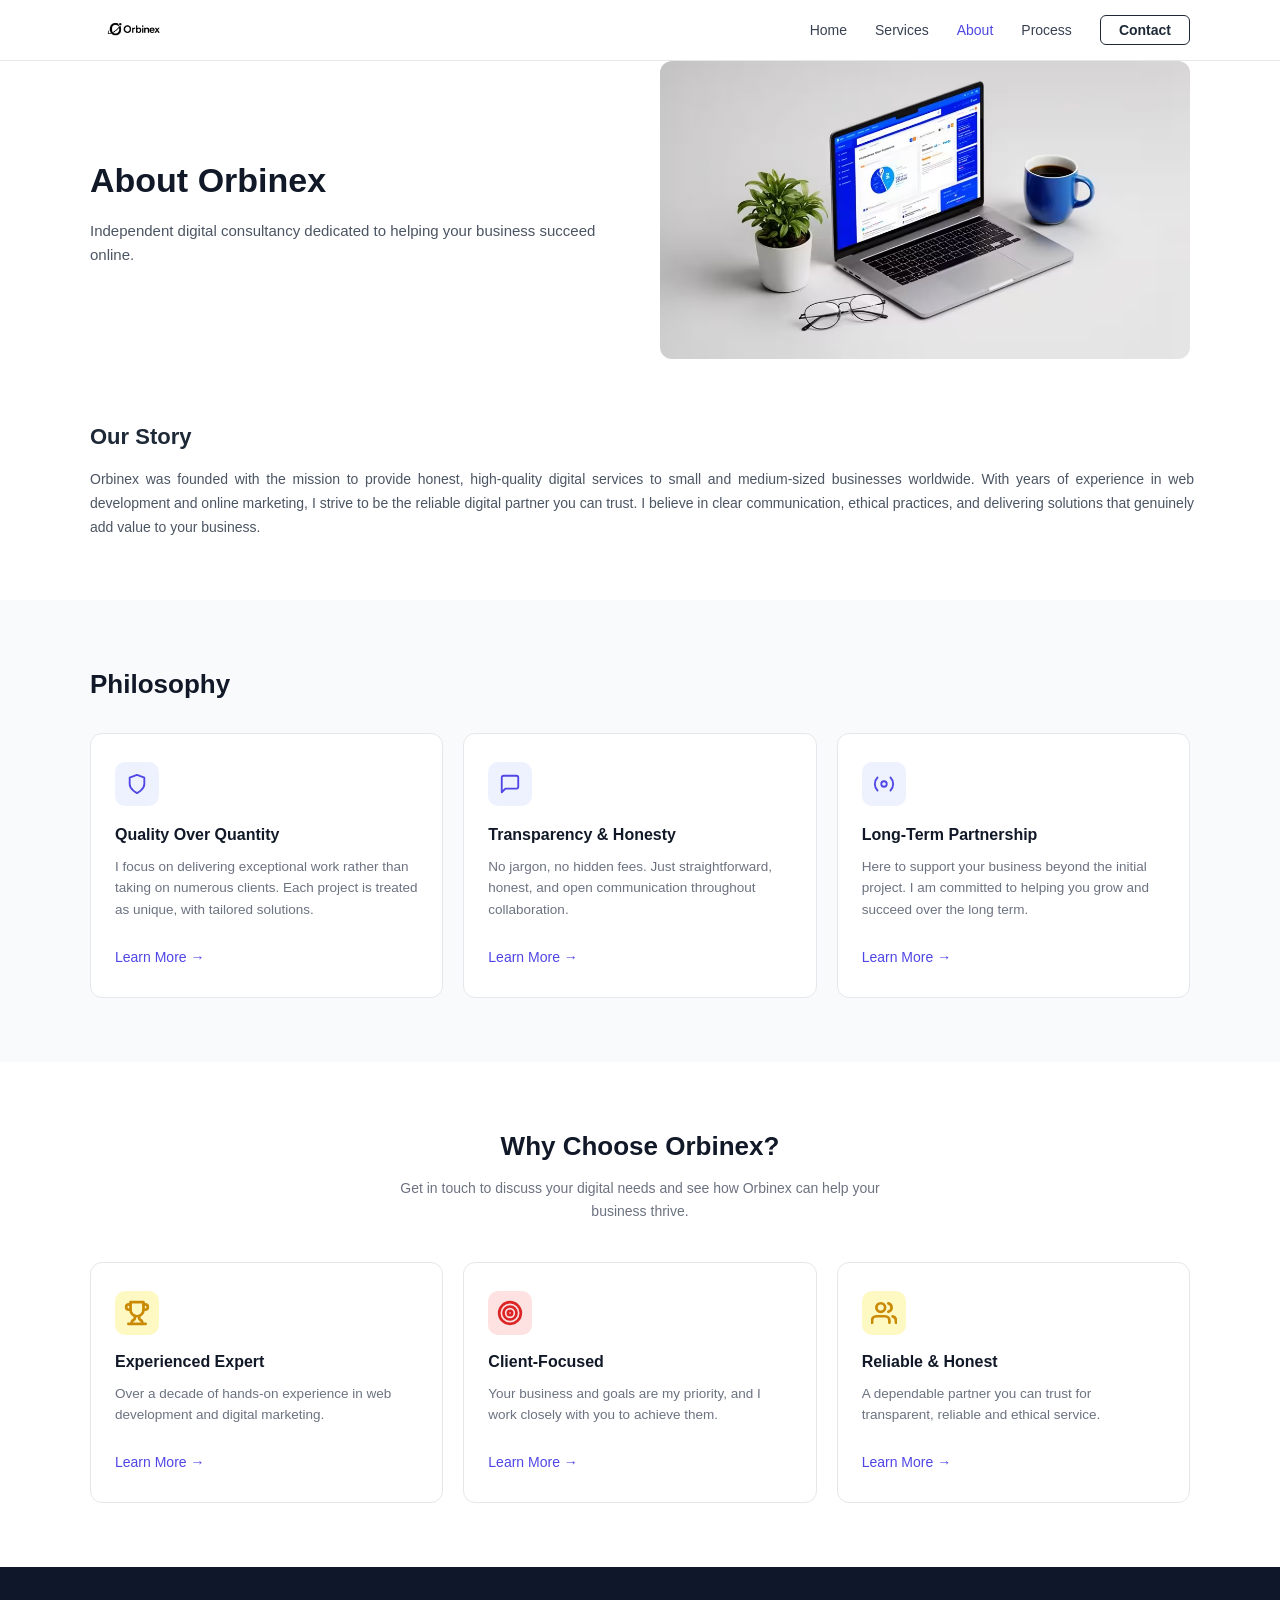
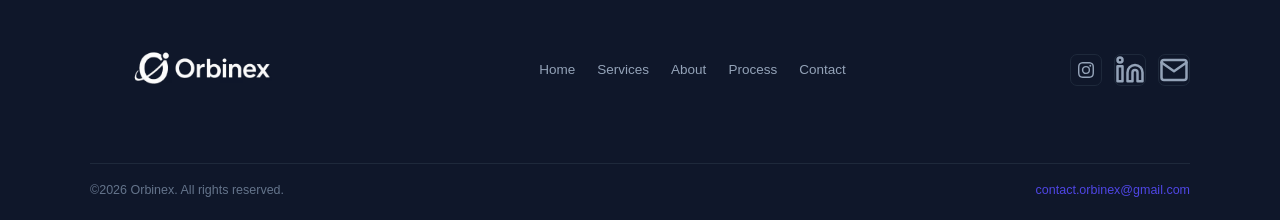
==== commit ef689471: "SEO upgeade 90 to100" ====
--- a/about.html
+++ b/about.html
@@ -8,13 +8,15 @@
   <link rel="preconnect" href="https://fonts.googleapis.com" />
   <link href="https://fonts.googleapis.com/css2?family=Inter:wght@400;500;600;700;800&display=swap" rel="stylesheet" />
   <link rel="stylesheet" href="style.css" />
-  <link rel="icon" type="image.jpeg" href="Images/favicon.jpeg" />
+  <link rel="icon" type="image.jpeg" href="Images/favicon.avif" />
+  <meta name="description" content="Orbinex provides professional website development, lead generation, and digital solutions for businesses." />
+  <link rel="canonical" href="https://orbinexglobal.github.io/orbinex-website/">
 </head>
 
 <body>
   <nav class="navbar">
     <div class="nav-container">
-      <img src="Images/logobgrembl.png" height="150px" alt="logo-icon" />
+      <img src="Images/logobgrembl.avif" class="logo" alt="logo-icon" />
       <ul class="nav-links">
         <li><a href="index.html">Home</a></li>
         <li><a href="services.html">Services</a></li>
@@ -24,7 +26,7 @@
       </ul>
     </div>
   </nav>
-
+<main>
   <section class="about-hero">
     <div class="about-hero-inner">
       <div>
@@ -32,7 +34,7 @@
         <p style="font-size:15px;color:#4b5563">Independent digital consultancy dedicated to helping your business
           succeed online.</p>
       </div>
-      <div class="about-img"><img src="Images/hero-laptop.jpg" alt="Workspace" /></div>
+      <div class="about-img"><img src="Images/hero-laptop.avif" alt="Workspace" width="600" height="400" loading="lazy"></div>
     </div>
   </section>
 
@@ -133,30 +135,33 @@
       </div>
     </div>
   </section>
+</main>
   <footer class="footer">
     <div class="footer-top">
       <a href="index.html" class="footer-logo">
-        <img src="Images/logobgremwh.png" width="225"  height="150px" alt="logo-icon" />
+        <img src="Images/logobgremwh.avif" width="225"  height="150px" alt="logo-icon" loading="lazy"/>
       </a>
       <nav class="footer-nav">
         <a href="index.html">Home</a><a href="services.html">Services</a>
         <a href="about.html">About</a><a href="process.html">Process</a><a href="contact.html">Contact</a>
       </nav>
       <div class="footer-socials">
-        <a class="social-btn" href="https://www.instagram.com/orbinex_global/" target="_blank"><svg
+        <a class="social-btn" href="https://www.instagram.com/orbinex_global/"
+        aria-label="Instagram profile"
+        target="_blank"><svg
             xmlns="http://www.w3.org/2000/svg" width="16" height="16" fill="currentColor" class="bi bi-instagram"
             viewBox="0 0 16 16">
             <path
               d="M8 0C5.829 0 5.556.01 4.703.048 3.85.088 3.269.222 2.76.42a3.9 3.9 0 0 0-1.417.923A3.9 3.9 0 0 0 .42 2.76C.222 3.268.087 3.85.048 4.7.01 5.555 0 5.827 0 8.001c0 2.172.01 2.444.048 3.297.04.852.174 1.433.372 1.942.205.526.478.972.923 1.417.444.445.89.719 1.416.923.51.198 1.09.333 1.942.372C5.555 15.99 5.827 16 8 16s2.444-.01 3.298-.048c.851-.04 1.434-.174 1.943-.372a3.9 3.9 0 0 0 1.416-.923c.445-.445.718-.891.923-1.417.197-.509.332-1.09.372-1.942C15.99 10.445 16 10.173 16 8s-.01-2.445-.048-3.299c-.04-.851-.175-1.433-.372-1.941a3.9 3.9 0 0 0-.923-1.417A3.9 3.9 0 0 0 13.24.42c-.51-.198-1.092-.333-1.943-.372C10.443.01 10.172 0 7.998 0zm-.717 1.442h.718c2.136 0 2.389.007 3.232.046.78.035 1.204.166 1.486.275.373.145.64.319.92.599s.453.546.598.92c.11.281.24.705.275 1.485.039.843.047 1.096.047 3.231s-.008 2.389-.047 3.232c-.035.78-.166 1.203-.275 1.485a2.5 2.5 0 0 1-.599.919c-.28.28-.546.453-.92.598-.28.11-.704.24-1.485.276-.843.038-1.096.047-3.232.047s-2.39-.009-3.233-.047c-.78-.036-1.203-.166-1.485-.276a2.5 2.5 0 0 1-.92-.598 2.5 2.5 0 0 1-.6-.92c-.109-.281-.24-.705-.275-1.485-.038-.843-.046-1.096-.046-3.233s.008-2.388.046-3.231c.036-.78.166-1.204.276-1.486.145-.373.319-.64.599-.92s.546-.453.92-.598c.282-.11.705-.24 1.485-.276.738-.034 1.024-.044 2.515-.045zm4.988 1.328a.96.96 0 1 0 0 1.92.96.96 0 0 0 0-1.92m-4.27 1.122a4.109 4.109 0 1 0 0 8.217 4.109 4.109 0 0 0 0-8.217m0 1.441a2.667 2.667 0 1 1 0 5.334 2.667 2.667 0 0 1 0-5.334" />
           </svg></a>
-        <a class="social-btn" href="https://www.linkedin.com/company/orbinexglobal/" target="_blank"><svg
+        <a class="social-btn" href="https://www.linkedin.com/company/orbinexglobal/" aria-label="Linkedin profile" target="_blank"><svg
             viewBox="0 0 24 24" fill="none" stroke="currentColor" stroke-width="2" stroke-linecap="round"
             stroke-linejoin="round">
             <path d="M16 8a6 6 0 0 1 6 6v7h-4v-7a2 2 0 0 0-2-2 2 2 0 0 0-2 2v7h-4v-7a6 6 0 0 1 6-6z" />
             <rect x="2" y="9" width="4" height="12" />
             <circle cx="4" cy="4" r="2" />
           </svg></a>
-        <a class="social-btn" href="mailto:contact.orbinex@gmail.com" target="_blank"><svg viewBox="0 0 24 24"
+        <a class="social-btn" href="mailto:contact.orbinex@gmail.com" aria-label="mail id " target="_blank"><svg viewBox="0 0 24 24"
             fill="none" stroke="currentColor" stroke-width="2" stroke-linecap="round" stroke-linejoin="round">
             <path d="M4 4h16c1.1 0 2 .9 2 2v12c0 1.1-.9 2-2 2H4c-1.1 0-2-.9-2-2V6c0-1.1.9-2 2-2z" />
             <polyline points="22,6 12,13 2,6" />
@@ -168,7 +173,6 @@
       <a href="mailto:contact.orbinex@gmail.com">contact.orbinex@gmail.com</a>
     </div>
   </footer>
-  <script src="script.js"></script>
 </body>
 
 </html>
--- a/style.css
+++ b/style.css
@@ -51,7 +51,10 @@
   justify-content: space-between;
   height: 60px;
 }
-
+.logo {
+  height: 150px;
+  max-height: 100%;
+}
 .nav-logo {
   display: flex;
   align-items: center;
@@ -981,4 +984,10 @@
   .nav-links {
     gap: 14px;
   }
+}
+/* mobiile responsive */
+@media (max-width:768px){
+  .logo {
+    height: 40px;
+  }
 }
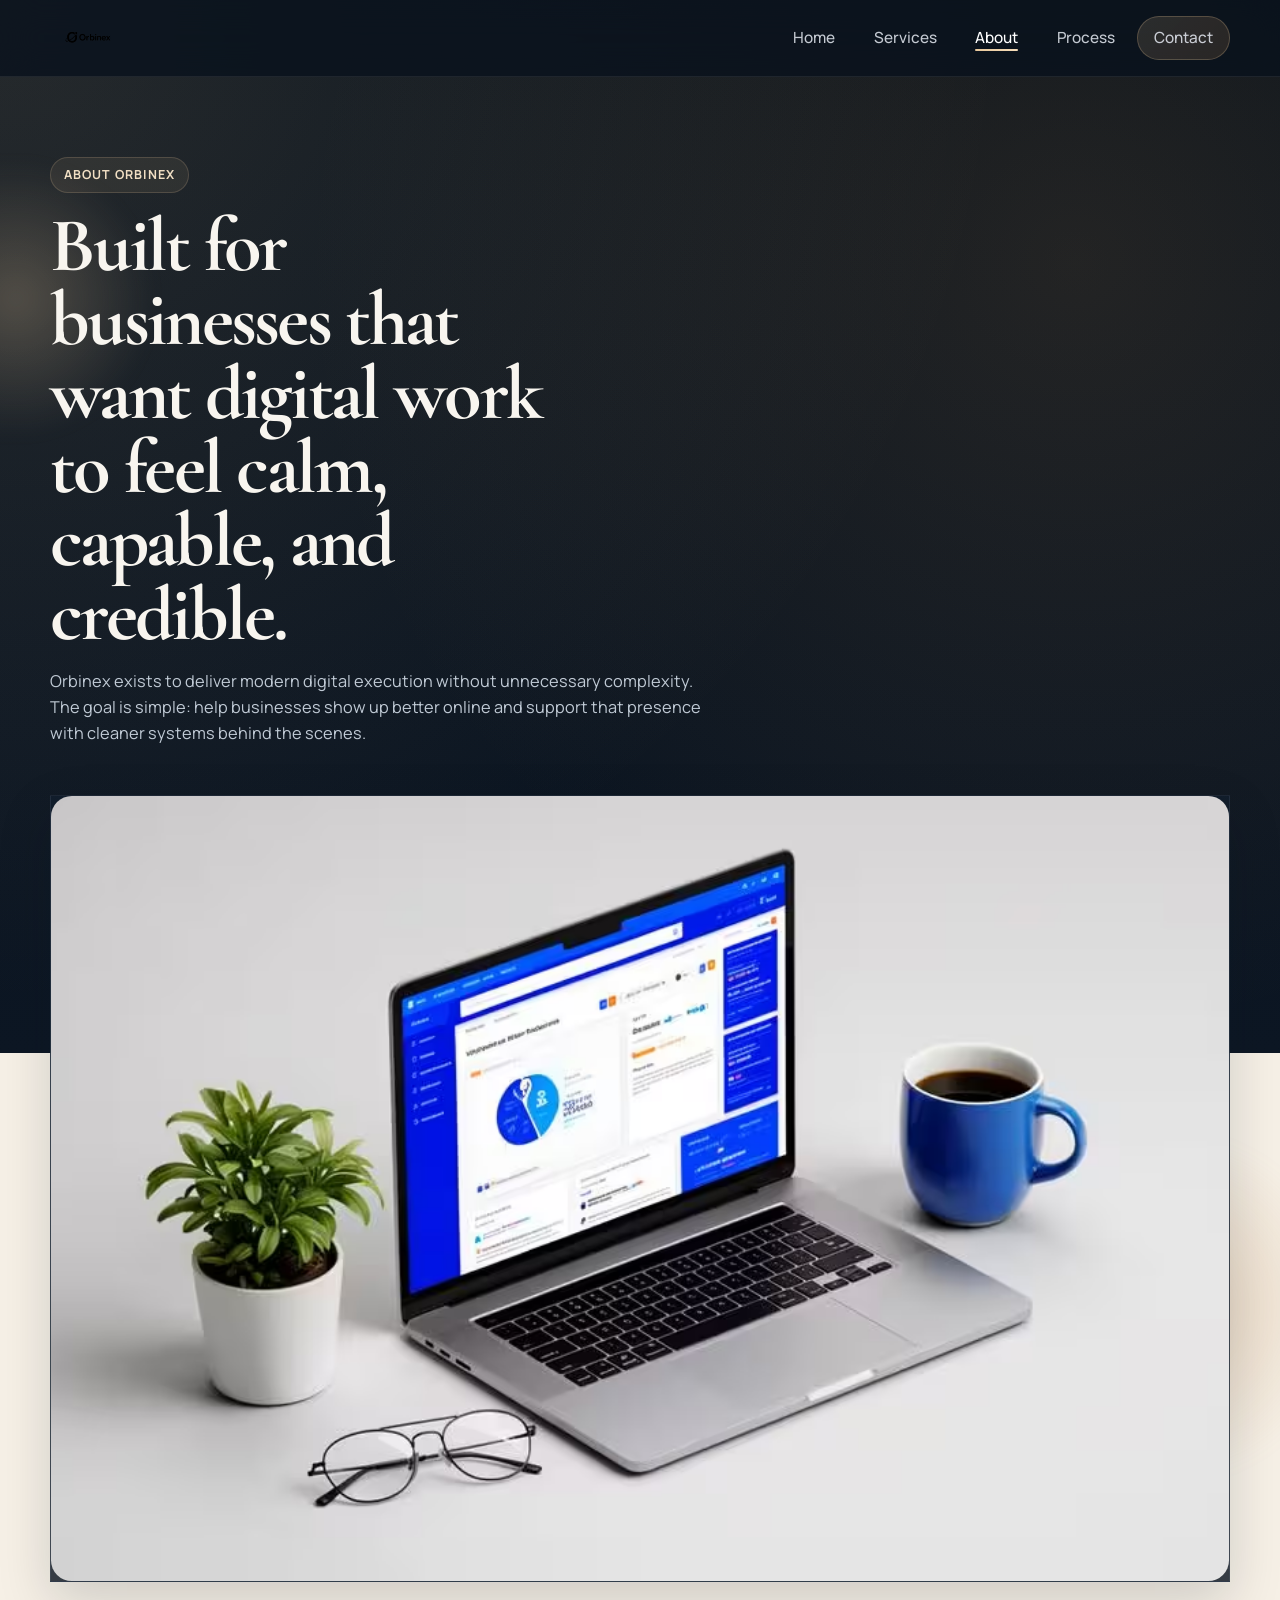
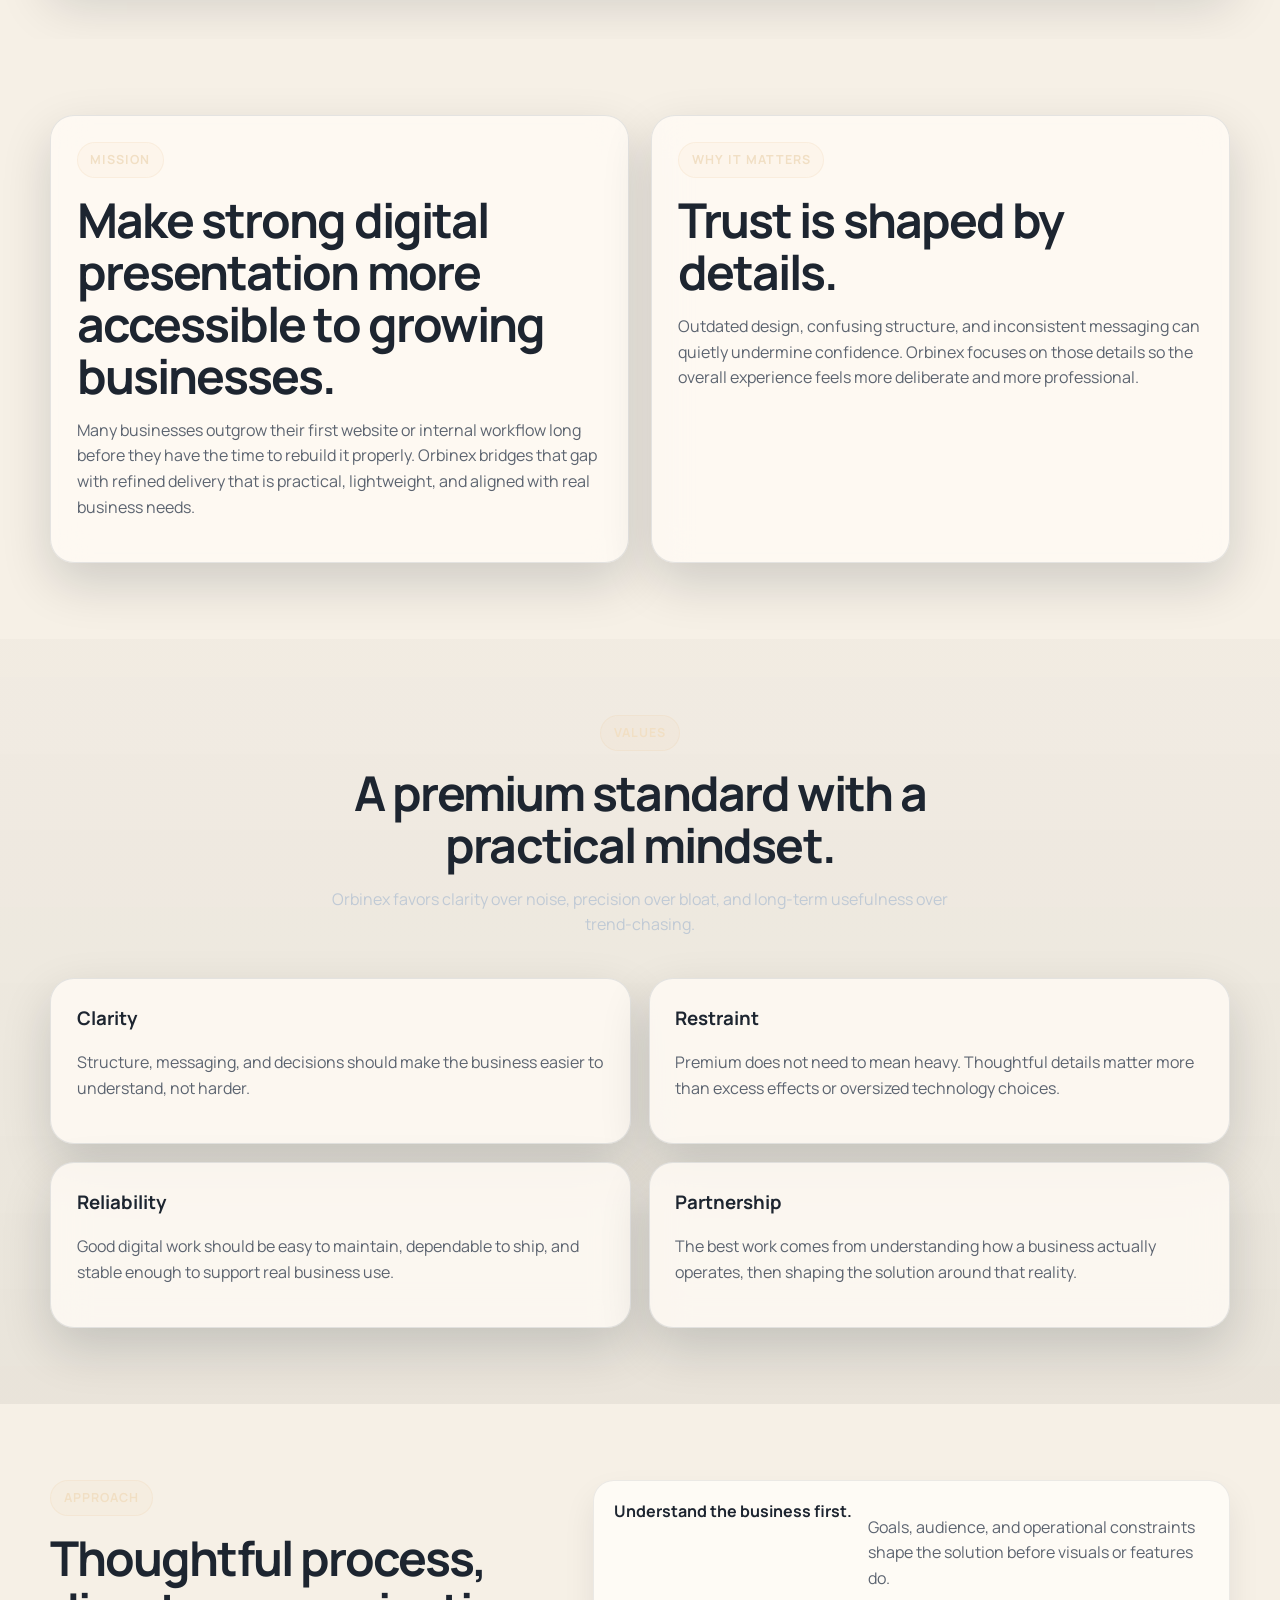
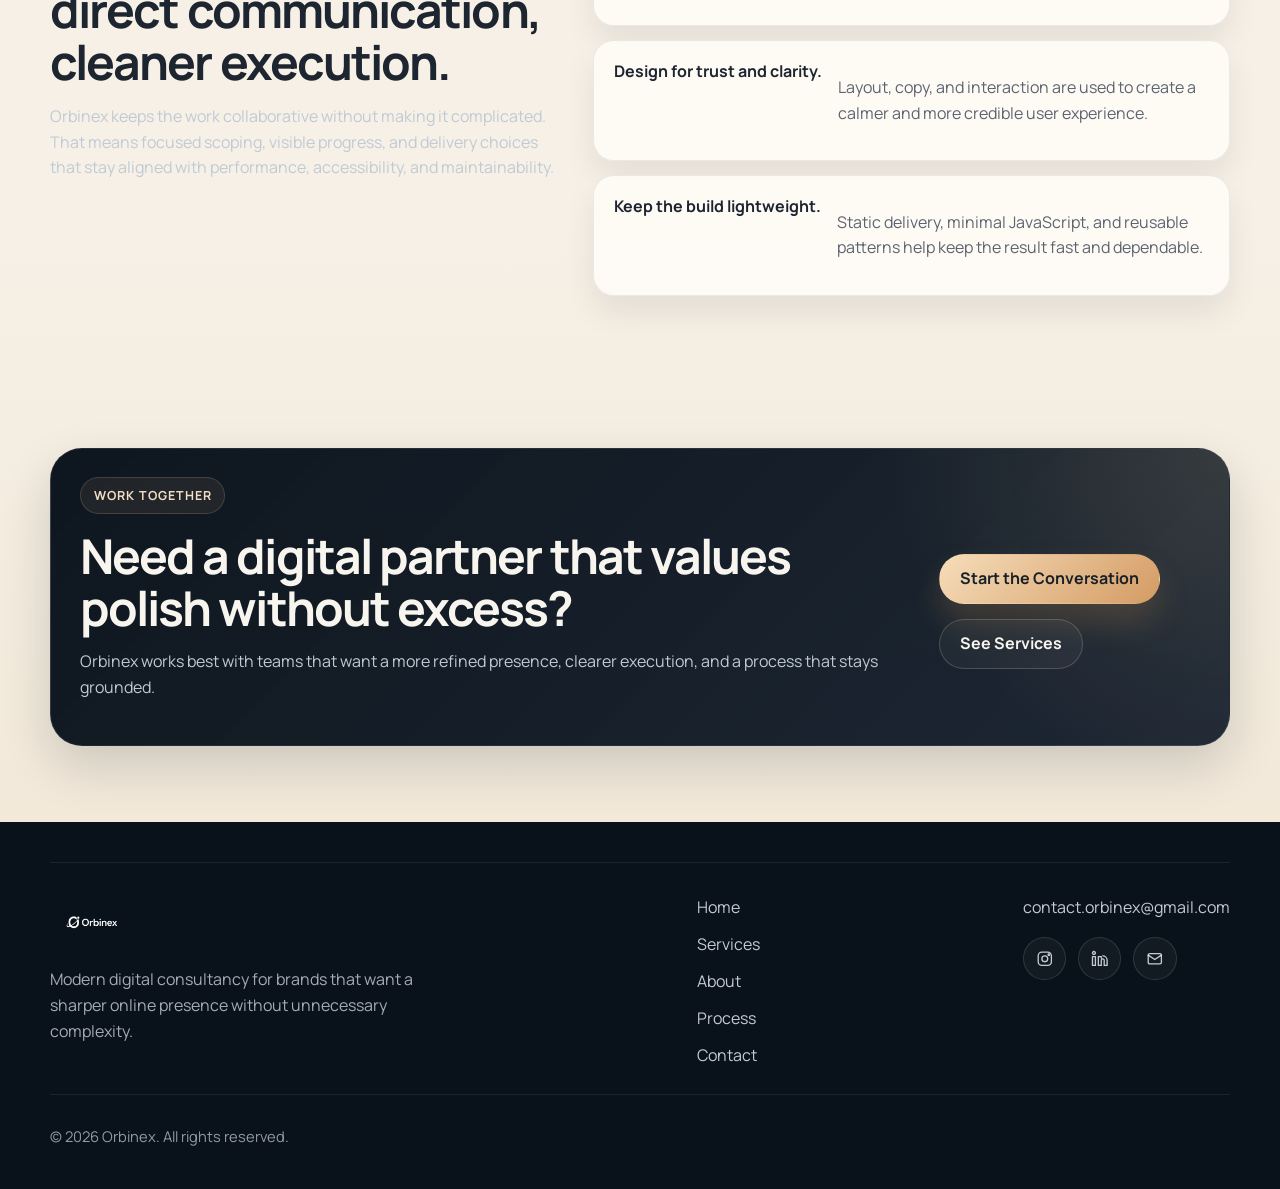
==== commit 75cde93a: "Refactor code structure for improved readability and maintainability" ====
--- a/about.html
+++ b/about.html
@@ -1,178 +1,186 @@
 <!DOCTYPE html>
 <html lang="en">
+<head>
+  <meta charset="UTF-8">
+  <meta name="viewport" content="width=device-width, initial-scale=1.0">
+  <title>About Orbinex | Modern Digital Consultancy</title>
+  <meta name="description" content="Learn why Orbinex exists, how it approaches digital work, and the values behind its premium, lightweight delivery style.">
+  <meta name="theme-color" content="#08111f">
+  <link rel="canonical" href="https://orbinexglobal.coreytech.com/about.html">
+  <link rel="icon" type="image/avif" href="Images/favicon.avif">
+  <meta property="og:type" content="website">
+  <meta property="og:title" content="About Orbinex | Modern Digital Consultancy">
+  <meta property="og:description" content="A modern consultancy built to deliver digital work with clarity, restraint, and long-term usefulness.">
+  <meta property="og:url" content="https://orbinexglobal.coreytech.com/about.html">
+  <meta property="og:image" content="https://orbinexglobal.coreytech.com/Images/hero-laptop.avif">
+  <meta name="twitter:card" content="summary_large_image">
+  <meta name="twitter:title" content="About Orbinex | Modern Digital Consultancy">
+  <meta name="twitter:description" content="A modern consultancy built to deliver digital work with clarity, restraint, and long-term usefulness.">
+  <meta name="twitter:image" content="https://orbinexglobal.coreytech.com/Images/hero-laptop.avif">
+  <link rel="stylesheet" href="style.css">
+</head>
+<body>
+  <a class="skip-link" href="#main-content">Skip to content</a>
+  <header class="site-header">
+    <nav class="navbar shell" aria-label="Primary">
+      <a class="brand" href="index.html" aria-label="Orbinex home">
+        <img src="Images/logobgrembl.avif" class="brand-mark" alt="Orbinex logo" width="168" height="56">
+      </a>
+      <button class="nav-toggle" type="button" aria-expanded="false" aria-controls="nav-menu" aria-label="Open menu" data-nav-toggle>
+        <span></span>
+        <span></span>
+      </button>
+      <div class="nav-menu" id="nav-menu" data-nav-menu>
+        <ul class="nav-links">
+          <li><a href="index.html">Home</a></li>
+          <li><a href="services.html">Services</a></li>
+          <li><a href="about.html" aria-current="page">About</a></li>
+          <li><a href="process.html">Process</a></li>
+          <li><a class="nav-cta" href="contact.html">Contact</a></li>
+        </ul>
+      </div>
+    </nav>
+  </header>
 
-<head>
-  <meta charset="UTF-8" />
-  <meta name="viewport" content="width=device-width,initial-scale=1.0" />
-  <title>Orbinex - About</title>
-  <link rel="preconnect" href="https://fonts.googleapis.com" />
-  <link href="https://fonts.googleapis.com/css2?family=Inter:wght@400;500;600;700;800&display=swap" rel="stylesheet" />
-  <link rel="stylesheet" href="style.css" />
-  <link rel="icon" type="image.jpeg" href="Images/favicon.avif" />
-  <meta name="description" content="Orbinex provides professional website development, lead generation, and digital solutions for businesses." />
-  <link rel="canonical" href="https://orbinexglobal.github.io/orbinex-website/">
-</head>
+  <main id="main-content">
+    <section class="page-hero">
+      <div class="page-orb page-orb-one"></div>
+      <div class="page-orb page-orb-two"></div>
+      <div class="shell page-hero-inner about-hero-grid">
+        <div data-reveal>
+          <span class="eyebrow">About Orbinex</span>
+          <h1>Built for businesses that want digital work to feel calm, capable, and credible.</h1>
+          <p>Orbinex exists to deliver modern digital execution without unnecessary complexity. The goal is simple: help businesses show up better online and support that presence with cleaner systems behind the scenes.</p>
+        </div>
+        <div class="media-card glass-panel" data-reveal>
+          <img src="Images/hero-laptop.avif" alt="Premium digital workspace representing Orbinex's design and consulting approach" width="600" height="400" loading="lazy">
+        </div>
+      </div>
+    </section>
 
-<body>
-  <nav class="navbar">
-    <div class="nav-container">
-      <img src="Images/logobgrembl.avif" class="logo" alt="logo-icon" />
-      <ul class="nav-links">
-        <li><a href="index.html">Home</a></li>
-        <li><a href="services.html">Services</a></li>
-        <li><a href="about.html" class="active">About</a></li>
-        <li><a href="process.html">Process</a></li>
-        <li><a href="contact.html" class="nav-contact-btn">Contact</a></li>
-      </ul>
-    </div>
-  </nav>
-<main>
-  <section class="about-hero">
-    <div class="about-hero-inner">
+    <section class="section">
+      <div class="shell">
+        <div class="story-grid">
+          <article class="story-card card" data-reveal>
+            <span class="eyebrow">Mission</span>
+            <h2>Make strong digital presentation more accessible to growing businesses.</h2>
+            <p>Many businesses outgrow their first website or internal workflow long before they have the time to rebuild it properly. Orbinex bridges that gap with refined delivery that is practical, lightweight, and aligned with real business needs.</p>
+          </article>
+          <article class="story-card card" data-reveal>
+            <span class="eyebrow">Why it matters</span>
+            <h2>Trust is shaped by details.</h2>
+            <p>Outdated design, confusing structure, and inconsistent messaging can quietly undermine confidence. Orbinex focuses on those details so the overall experience feels more deliberate and more professional.</p>
+          </article>
+        </div>
+      </div>
+    </section>
+
+    <section class="section section-soft">
+      <div class="shell">
+        <div class="section-heading" data-reveal>
+          <span class="eyebrow">Values</span>
+          <h2>A premium standard with a practical mindset.</h2>
+          <p>Orbinex favors clarity over noise, precision over bloat, and long-term usefulness over trend-chasing.</p>
+        </div>
+        <div class="value-grid">
+          <article class="value-card card" data-reveal>
+            <h3>Clarity</h3>
+            <p>Structure, messaging, and decisions should make the business easier to understand, not harder.</p>
+          </article>
+          <article class="value-card card" data-reveal>
+            <h3>Restraint</h3>
+            <p>Premium does not need to mean heavy. Thoughtful details matter more than excess effects or oversized technology choices.</p>
+          </article>
+          <article class="value-card card" data-reveal>
+            <h3>Reliability</h3>
+            <p>Good digital work should be easy to maintain, dependable to ship, and stable enough to support real business use.</p>
+          </article>
+          <article class="value-card card" data-reveal>
+            <h3>Partnership</h3>
+            <p>The best work comes from understanding how a business actually operates, then shaping the solution around that reality.</p>
+          </article>
+        </div>
+      </div>
+    </section>
+
+    <section class="section">
+      <div class="shell">
+        <div class="split-layout">
+          <div class="section-heading section-heading-left" data-reveal>
+            <span class="eyebrow">Approach</span>
+            <h2>Thoughtful process, direct communication, cleaner execution.</h2>
+            <p>Orbinex keeps the work collaborative without making it complicated. That means focused scoping, visible progress, and delivery choices that stay aligned with performance, accessibility, and maintainability.</p>
+          </div>
+          <div class="approach-list" data-reveal>
+            <article class="approach-item">
+              <strong>Understand the business first.</strong>
+              <p>Goals, audience, and operational constraints shape the solution before visuals or features do.</p>
+            </article>
+            <article class="approach-item">
+              <strong>Design for trust and clarity.</strong>
+              <p>Layout, copy, and interaction are used to create a calmer and more credible user experience.</p>
+            </article>
+            <article class="approach-item">
+              <strong>Keep the build lightweight.</strong>
+              <p>Static delivery, minimal JavaScript, and reusable patterns help keep the result fast and dependable.</p>
+            </article>
+          </div>
+        </div>
+      </div>
+    </section>
+
+    <section class="section">
+      <div class="shell">
+        <div class="cta-panel" data-reveal>
+          <div>
+            <span class="eyebrow">Work together</span>
+            <h2>Need a digital partner that values polish without excess?</h2>
+            <p>Orbinex works best with teams that want a more refined presence, clearer execution, and a process that stays grounded.</p>
+          </div>
+          <div class="button-row">
+            <a class="btn btn-primary" href="contact.html">Start the Conversation</a>
+            <a class="btn btn-secondary" href="services.html">See Services</a>
+          </div>
+        </div>
+      </div>
+    </section>
+  </main>
+
+  <footer class="site-footer">
+    <div class="shell footer-grid">
       <div>
-        <h1 style="font-size:34px;font-weight:800;color:#111827;margin-bottom:12px">About Orbinex</h1>
-        <p style="font-size:15px;color:#4b5563">Independent digital consultancy dedicated to helping your business
-          succeed online.</p>
+        <a class="footer-brand" href="index.html" aria-label="Orbinex home">
+          <img src="Images/logobgremwh.avif" alt="Orbinex logo" width="176" height="58" loading="lazy">
+        </a>
+        <p class="footer-copy">Modern digital consultancy for brands that want a sharper online presence without unnecessary complexity.</p>
       </div>
-      <div class="about-img"><img src="Images/hero-laptop.avif" alt="Workspace" width="600" height="400" loading="lazy"></div>
-    </div>
-  </section>
-
-  <section class="story-section">
-    <div class="story-inner">
-      <div class="story-text">
-        <h2>Our Story</h2>
-        <p>Orbinex was founded with the mission to provide honest, high-quality digital services to small and
-          medium-sized businesses worldwide. With years of experience in web development and online marketing, I strive
-          to be the reliable digital partner you can trust. I believe in clear communication, ethical practices, and
-          delivering solutions that genuinely add value to your business.</p>
-      </div>
-    </div>
-  </section>
-
-  <section class="section section-gray">
-    <div class="section-inner">
-      <div class="section-header" style="text-align:left;margin-bottom:28px">
-        <h2 style="text-align:left">Philosophy</h2>
-      </div>
-      <div class="philosophy-grid">
-        <div class="card">
-          <div class="card-icon"><svg viewBox="0 0 24 24" fill="none" stroke="currentColor" stroke-width="2"
-              stroke-linecap="round" stroke-linejoin="round">
-              <path d="M12 22s8-4 8-10V5l-8-3-8 3v7c0 6 8 10 8 10z" />
-            </svg></div>
-          <h3>Quality Over Quantity</h3>
-          <p>I focus on delivering exceptional work rather than taking on numerous clients. Each project is treated as
-            unique, with tailored solutions.</p><br><a href="contact.html" class="link-more">Learn More &#8594;</a>
-        </div>
-        <div class="card">
-          <div class="card-icon"><svg viewBox="0 0 24 24" fill="none" stroke="currentColor" stroke-width="2"
-              stroke-linecap="round" stroke-linejoin="round">
-              <path d="M21 15a2 2 0 0 1-2 2H7l-4 4V5a2 2 0 0 1 2-2h14a2 2 0 0 1 2 2z" />
-            </svg></div>
-          <h3>Transparency &amp; Honesty</h3>
-          <p>No jargon, no hidden fees. Just straightforward, honest, and open communication throughout collaboration.
-          </p><br><a href="contact.html" class="link-more">Learn More &#8594;</a>
-        </div>
-        <div class="card">
-          <div class="card-icon"><svg viewBox="0 0 24 24" fill="none" stroke="currentColor" stroke-width="2"
-              stroke-linecap="round" stroke-linejoin="round">
-              <circle cx="12" cy="12" r="3" />
-              <path d="M19.07 4.93a10 10 0 0 1 0 14.14M4.93 4.93a10 10 0 0 0 0 14.14" />
-            </svg></div>
-          <h3>Long-Term Partnership</h3>
-          <p>Here to support your business beyond the initial project. I am committed to helping you grow and succeed
-            over the long term.</p><br><a href="contact.html" class="link-more">Learn More &#8594;</a>
+      <nav class="footer-links" aria-label="Footer">
+        <a href="index.html">Home</a>
+        <a href="services.html">Services</a>
+        <a href="about.html">About</a>
+        <a href="process.html">Process</a>
+        <a href="contact.html">Contact</a>
+      </nav>
+      <div class="footer-contact">
+        <a href="mailto:contact.orbinex@gmail.com">contact.orbinex@gmail.com</a>
+        <div class="social-row">
+          <a href="https://www.instagram.com/orbinex_global/" target="_blank" rel="noreferrer" aria-label="Instagram">
+            <svg viewBox="0 0 24 24" aria-hidden="true"><rect x="3" y="3" width="18" height="18" rx="5"></rect><circle cx="12" cy="12" r="4"></circle><circle cx="17.5" cy="6.5" r="1"></circle></svg>
+          </a>
+          <a href="https://www.linkedin.com/company/orbinexglobal/" target="_blank" rel="noreferrer" aria-label="LinkedIn">
+            <svg viewBox="0 0 24 24" aria-hidden="true"><path d="M16 8a6 6 0 0 1 6 6v7h-4v-7a2 2 0 0 0-2-2 2 2 0 0 0-2 2v7h-4v-12h4v2"></path><rect x="2" y="9" width="4" height="12"></rect><circle cx="4" cy="4" r="2"></circle></svg>
+          </a>
+          <a href="mailto:contact.orbinex@gmail.com" aria-label="Email">
+            <svg viewBox="0 0 24 24" aria-hidden="true"><rect x="3" y="5" width="18" height="14" rx="2"></rect><path d="M3 7l9 6 9-6"></path></svg>
+          </a>
         </div>
       </div>
     </div>
-  </section>
-
-  <section class="section">
-    <div class="section-inner">
-      <div class="section-header">
-        <h2>Why Choose Orbinex?</h2>
-        <p>Get in touch to discuss your digital needs and see how Orbinex can help your business thrive.</p>
-      </div>
-      <div class="why-grid">
-        <div class="card">
-          <div class="why-icon-colored" style="background:#fef9c3"><svg width="26" height="26" viewBox="0 0 24 24"
-              fill="none" stroke="#ca8a04" stroke-width="2.5" stroke-linecap="round" stroke-linejoin="round">
-              <path d="M6 9H4.5a2.5 2.5 0 0 1 0-5H6" />
-              <path d="M18 9h1.5a2.5 2.5 0 0 0 0-5H18" />
-              <path d="M4 22h16" />
-              <path d="M10 14.66V17c0 .55-.47.98-.97 1.21C7.85 18.75 7 20.24 7 22" />
-              <path d="M14 14.66V17c0 .55.47.98.97 1.21C16.15 18.75 17 20.24 17 22" />
-              <path d="M18 2H6v7a6 6 0 0 0 12 0V2z" />
-            </svg></div>
-          <h3>Experienced Expert</h3>
-          <p>Over a decade of hands-on experience in web development and digital marketing.</p><br><a
-            href="contact.html" class="link-more">Learn More &#8594;</a>
-        </div>
-        <div class="card">
-          <div class="why-icon-colored" style="background:#fee2e2"><svg width="26" height="26" viewBox="0 0 24 24"
-              fill="none" stroke="#dc2626" stroke-width="2.5" stroke-linecap="round" stroke-linejoin="round">
-              <circle cx="12" cy="12" r="10" />
-              <circle cx="12" cy="12" r="6" />
-              <circle cx="12" cy="12" r="2" />
-            </svg></div>
-          <h3>Client-Focused</h3>
-          <p>Your business and goals are my priority, and I work closely with you to achieve them.</p><br><a
-            href="contact.html" class="link-more">Learn More &#8594;</a>
-        </div>
-        <div class="card">
-          <div class="why-icon-colored" style="background:#fef9c3"><svg width="26" height="26" viewBox="0 0 24 24"
-              fill="none" stroke="#ca8a04" stroke-width="2.5" stroke-linecap="round" stroke-linejoin="round">
-              <path d="M17 21v-2a4 4 0 0 0-4-4H5a4 4 0 0 0-4 4v2" />
-              <circle cx="9" cy="7" r="4" />
-              <path d="M23 21v-2a4 4 0 0 0-3-3.87" />
-              <path d="M16 3.13a4 4 0 0 1 0 7.75" />
-            </svg></div>
-          <h3>Reliable &amp; Honest</h3>
-          <p>A dependable partner you can trust for transparent, reliable and ethical service.</p><br><a
-            href="contact.html" class="link-more">Learn More &#8594;</a>
-        </div>
-      </div>
-    </div>
-  </section>
-</main>
-  <footer class="footer">
-    <div class="footer-top">
-      <a href="index.html" class="footer-logo">
-        <img src="Images/logobgremwh.avif" width="225"  height="150px" alt="logo-icon" loading="lazy"/>
-      </a>
-      <nav class="footer-nav">
-        <a href="index.html">Home</a><a href="services.html">Services</a>
-        <a href="about.html">About</a><a href="process.html">Process</a><a href="contact.html">Contact</a>
-      </nav>
-      <div class="footer-socials">
-        <a class="social-btn" href="https://www.instagram.com/orbinex_global/"
-        aria-label="Instagram profile"
-        target="_blank"><svg
-            xmlns="http://www.w3.org/2000/svg" width="16" height="16" fill="currentColor" class="bi bi-instagram"
-            viewBox="0 0 16 16">
-            <path
-              d="M8 0C5.829 0 5.556.01 4.703.048 3.85.088 3.269.222 2.76.42a3.9 3.9 0 0 0-1.417.923A3.9 3.9 0 0 0 .42 2.76C.222 3.268.087 3.85.048 4.7.01 5.555 0 5.827 0 8.001c0 2.172.01 2.444.048 3.297.04.852.174 1.433.372 1.942.205.526.478.972.923 1.417.444.445.89.719 1.416.923.51.198 1.09.333 1.942.372C5.555 15.99 5.827 16 8 16s2.444-.01 3.298-.048c.851-.04 1.434-.174 1.943-.372a3.9 3.9 0 0 0 1.416-.923c.445-.445.718-.891.923-1.417.197-.509.332-1.09.372-1.942C15.99 10.445 16 10.173 16 8s-.01-2.445-.048-3.299c-.04-.851-.175-1.433-.372-1.941a3.9 3.9 0 0 0-.923-1.417A3.9 3.9 0 0 0 13.24.42c-.51-.198-1.092-.333-1.943-.372C10.443.01 10.172 0 7.998 0zm-.717 1.442h.718c2.136 0 2.389.007 3.232.046.78.035 1.204.166 1.486.275.373.145.64.319.92.599s.453.546.598.92c.11.281.24.705.275 1.485.039.843.047 1.096.047 3.231s-.008 2.389-.047 3.232c-.035.78-.166 1.203-.275 1.485a2.5 2.5 0 0 1-.599.919c-.28.28-.546.453-.92.598-.28.11-.704.24-1.485.276-.843.038-1.096.047-3.232.047s-2.39-.009-3.233-.047c-.78-.036-1.203-.166-1.485-.276a2.5 2.5 0 0 1-.92-.598 2.5 2.5 0 0 1-.6-.92c-.109-.281-.24-.705-.275-1.485-.038-.843-.046-1.096-.046-3.233s.008-2.388.046-3.231c.036-.78.166-1.204.276-1.486.145-.373.319-.64.599-.92s.546-.453.92-.598c.282-.11.705-.24 1.485-.276.738-.034 1.024-.044 2.515-.045zm4.988 1.328a.96.96 0 1 0 0 1.92.96.96 0 0 0 0-1.92m-4.27 1.122a4.109 4.109 0 1 0 0 8.217 4.109 4.109 0 0 0 0-8.217m0 1.441a2.667 2.667 0 1 1 0 5.334 2.667 2.667 0 0 1 0-5.334" />
-          </svg></a>
-        <a class="social-btn" href="https://www.linkedin.com/company/orbinexglobal/" aria-label="Linkedin profile" target="_blank"><svg
-            viewBox="0 0 24 24" fill="none" stroke="currentColor" stroke-width="2" stroke-linecap="round"
-            stroke-linejoin="round">
-            <path d="M16 8a6 6 0 0 1 6 6v7h-4v-7a2 2 0 0 0-2-2 2 2 0 0 0-2 2v7h-4v-7a6 6 0 0 1 6-6z" />
-            <rect x="2" y="9" width="4" height="12" />
-            <circle cx="4" cy="4" r="2" />
-          </svg></a>
-        <a class="social-btn" href="mailto:contact.orbinex@gmail.com" aria-label="mail id " target="_blank"><svg viewBox="0 0 24 24"
-            fill="none" stroke="currentColor" stroke-width="2" stroke-linecap="round" stroke-linejoin="round">
-            <path d="M4 4h16c1.1 0 2 .9 2 2v12c0 1.1-.9 2-2 2H4c-1.1 0-2-.9-2-2V6c0-1.1.9-2 2-2z" />
-            <polyline points="22,6 12,13 2,6" />
-          </svg></a>
-      </div>
-    </div>
-    <div class="footer-bottom">
-      <p>&copy;2026 Orbinex. All rights reserved.</p>
-      <a href="mailto:contact.orbinex@gmail.com">contact.orbinex@gmail.com</a>
+    <div class="shell footer-bottom">
+      <p>&copy; 2026 Orbinex. All rights reserved.</p>
     </div>
   </footer>
+
+  <script src="script.js" defer></script>
 </body>
-
-</html>+</html>
--- a/style.css
+++ b/style.css
@@ -1,10 +1,35 @@
-/* ===== RESET & BASE ===== */
+@import url("https://fonts.googleapis.com/css2?family=Manrope:wght@400;500;600;700;800&family=Cormorant+Garamond:wght@600;700&display=swap");
+
+:root {
+  --bg: #09111a;
+  --bg-soft: #111c2a;
+  --surface: rgba(19, 31, 46, 0.78);
+  --surface-solid: #0f1a27;
+  --surface-card: #172636;
+  --surface-light: #f6f0e6;
+  --surface-tint: #efe4d1;
+  --text: #f8f5ef;
+  --text-soft: #c0cad5;
+  --text-dark: #1d2530;
+  --text-muted: #5c6470;
+  --line: rgba(109, 126, 145, 0.18);
+  --line-strong: rgba(109, 126, 145, 0.32);
+  --accent: #e8c89c;
+  --accent-strong: #b8814b;
+  --accent-warm: #fff2df;
+  --success: #c9d5c8;
+  --shadow-lg: 0 28px 80px rgba(7, 15, 26, 0.38);
+  --shadow-md: 0 20px 50px rgba(8, 17, 29, 0.16);
+  --radius-lg: 32px;
+  --radius-md: 24px;
+  --radius-sm: 18px;
+  --shell: 1180px;
+}
+
 *,
 *::before,
 *::after {
   box-sizing: border-box;
-  margin: 0;
-  padding: 0;
 }
 
 html {
@@ -12,982 +37,1228 @@
 }
 
 body {
-  font-family: 'Inter', -apple-system, BlinkMacSystemFont, 'Segoe UI', sans-serif;
-  color: #1e2937;
+  margin: 0;
+  font-family: "Manrope", "Segoe UI", system-ui, -apple-system, BlinkMacSystemFont, sans-serif;
+  background:
+    radial-gradient(circle at top left, rgba(232, 200, 156, 0.14), transparent 22%),
+    radial-gradient(circle at 84% 6%, rgba(178, 129, 75, 0.16), transparent 18%),
+    linear-gradient(180deg, #06101a 0%, #0d1724 24%, #f6f0e6 24%, #f6f0e6 78%, #efe4d1 100%);
+  color: var(--text-dark);
+  line-height: 1.6;
+  -webkit-font-smoothing: antialiased;
+  text-rendering: optimizeLegibility;
+}
+
+body.nav-open {
+  overflow: hidden;
+}
+
+a {
+  color: inherit;
+  text-decoration: none;
+}
+
+img {
+  display: block;
+  max-width: 100%;
+  height: auto;
+}
+
+button,
+input,
+select,
+textarea {
+  font: inherit;
+}
+
+svg {
+  fill: none;
+  stroke: currentColor;
+  stroke-width: 1.8;
+  stroke-linecap: round;
+  stroke-linejoin: round;
+}
+
+.skip-link {
+  position: absolute;
+  top: 1rem;
+  left: 1rem;
+  z-index: 200;
+  padding: 0.8rem 1rem;
+  border-radius: 999px;
   background: #fff;
-  font-size: 15px;
-  line-height: 1.6;
-}
-
-a {
-  text-decoration: none;
-  color: inherit;
-}
-
-ul {
-  list-style: none;
-}
-
-img {
-  max-width: 100%;
-  display: block;
-}
-
-/* ===== NAVBAR ===== */
-.navbar {
+  color: #07101d;
+  transform: translateY(-140%);
+  transition: transform 0.2s ease;
+}
+
+.skip-link:focus {
+  transform: translateY(0);
+}
+
+:focus-visible {
+  outline: 3px solid rgba(145, 160, 180, 0.95);
+  outline-offset: 3px;
+}
+
+.shell {
+  width: min(calc(100% - 2rem), var(--shell));
+  margin: 0 auto;
+}
+
+.site-header {
   position: sticky;
   top: 0;
   z-index: 100;
-  background: #fff;
-  border-bottom: 1px solid #e5e7eb;
-  padding: 0 24px;
-}
-
-.nav-container {
-  max-width: 1100px;
-  margin: 0 auto;
+  backdrop-filter: blur(18px);
+  background: rgba(8, 17, 29, 0.78);
+  border-bottom: 1px solid rgba(255, 240, 220, 0.08);
+}
+
+.navbar {
   display: flex;
   align-items: center;
   justify-content: space-between;
-  height: 60px;
-}
-.logo {
-  height: 150px;
-  max-height: 100%;
-}
-.nav-logo {
+  min-height: 76px;
+  gap: 1rem;
+}
+
+.brand {
+  display: inline-flex;
+  align-items: center;
+  min-width: 0;
+  z-index: 2;
+}
+
+.brand-mark {
+  width: auto;
+  height: 52px;
+  object-fit: contain;
+}
+
+.nav-toggle {
+  display: none;
+  width: 48px;
+  height: 48px;
+  padding: 0;
+  border: 1px solid rgba(255, 255, 255, 0.14);
+  border-radius: 14px;
+  background: rgba(255, 255, 255, 0.05);
+  color: var(--text);
+  align-items: center;
+  justify-content: center;
+  flex-direction: column;
+  gap: 0.35rem;
+}
+
+.nav-toggle span {
+  width: 18px;
+  height: 2px;
+  border-radius: 999px;
+  background: currentColor;
+  transition: transform 0.25s ease, opacity 0.25s ease;
+}
+
+.nav-toggle[aria-expanded="true"] span:first-child {
+  transform: translateY(4px) rotate(45deg);
+}
+
+.nav-toggle[aria-expanded="true"] span:last-child {
+  transform: translateY(-4px) rotate(-45deg);
+}
+
+.nav-menu {
   display: flex;
   align-items: center;
-  gap: 8px;
-  font-weight: 700;
-  font-size: 17px;
-  color: #1e2937;
-}
-
-.logo-icon {
-  width: 30px;
-  height: 30px;
-  border-radius: 50%;
-  background: #4F46E5;
-  display: flex;
-  align-items: center;
-  justify-content: center;
-  color: #fff;
-  font-size: 13px;
-  font-weight: 700;
 }
 
 .nav-links {
   display: flex;
   align-items: center;
-  gap: 28px;
+  list-style: none;
+  gap: 0.4rem;
+  margin: 0;
+  padding: 0;
 }
 
 .nav-links a {
-  font-size: 14px;
-  color: #374151;
+  position: relative;
+  display: inline-flex;
+  align-items: center;
+  justify-content: center;
+  min-height: 44px;
+  padding: 0 1rem;
+  border-radius: 999px;
+  color: rgba(232, 237, 245, 0.84);
+  font-size: 0.96rem;
   font-weight: 500;
-  transition: color 0.2s;
-}
-
-.nav-links a:hover {
-  color: #4F46E5;
-}
-
-.nav-links a.active {
-  color: #4F46E5;
-}
-
-.nav-contact-btn {
-  border: 1.5px solid #1e2937 !important;
-  padding: 6px 18px !important;
-  border-radius: 6px;
-  color: #1e2937 !important;
-  font-weight: 600 !important;
-  transition: background 0.2s, color 0.2s !important;
-}
-
-.nav-contact-btn:hover {
-  background: #1e2937 !important;
-  color: #fff !important;
-}
-
-/* ===== PAGE HERO ===== */
+  transition: color 0.2s ease, background-color 0.2s ease, transform 0.2s ease;
+}
+
+.nav-links a::after {
+  content: "";
+  position: absolute;
+  left: 1rem;
+  right: 1rem;
+  bottom: 0.55rem;
+  height: 2px;
+  border-radius: 999px;
+  background: linear-gradient(90deg, var(--accent) 0%, #f6ddba 100%);
+  transform: scaleX(0);
+  transform-origin: center;
+  transition: transform 0.25s ease;
+}
+
+.nav-links a:hover,
+.nav-links a[aria-current="page"] {
+  color: #fff;
+}
+
+.nav-links a:hover::after,
+.nav-links a[aria-current="page"]::after {
+  transform: scaleX(1);
+}
+
+.nav-cta {
+  background: linear-gradient(135deg, rgba(232, 200, 156, 0.14), rgba(184, 129, 75, 0.18));
+  border: 1px solid rgba(232, 200, 156, 0.24);
+  color: #fff;
+}
+
+.nav-cta::after {
+  display: none;
+}
+
+.section,
 .page-hero {
-  background: #eef2f7;
-  padding: 52px 24px 56px;
+  position: relative;
+}
+
+.hero,
+.page-hero {
+  overflow: clip;
+}
+
+.hero {
+  padding: 5.4rem 0 4.8rem;
+  color: var(--text);
+}
+
+.hero-grid,
+.about-hero-grid {
+  display: grid;
+  gap: 2rem;
+  align-items: center;
+}
+
+.hero-grid {
+  grid-template-columns: minmax(0, 1.08fr) minmax(0, 0.92fr);
+}
+
+.hero-copy {
+  position: relative;
+  z-index: 2;
+}
+
+.eyebrow {
+  display: inline-flex;
+  margin-bottom: 1rem;
+  padding: 0.45rem 0.8rem;
+  border-radius: 999px;
+  border: 1px solid rgba(232, 200, 156, 0.18);
+  background: rgba(232, 200, 156, 0.08);
+  color: #f1dfc4;
+  font-size: 0.78rem;
+  font-weight: 700;
+  letter-spacing: 0.08em;
+  text-transform: uppercase;
+}
+
+.hero h1,
+.page-hero h1 {
+  margin: 0 0 1rem;
+  font-family: "Cormorant Garamond", Georgia, serif;
+  font-size: clamp(2.6rem, 6vw, 5.2rem);
+  line-height: 0.96;
+  letter-spacing: -0.035em;
+}
+
+.hero .lede,
+.page-hero p,
+.section-heading p,
+.cta-panel p,
+.proof-item span {
+  color: var(--text-soft);
+}
+
+.hero .lede {
+  max-width: 42rem;
+  font-size: 1.08rem;
+}
+
+.button-row {
+  display: flex;
+  flex-wrap: wrap;
+  gap: 0.9rem;
+  margin-top: 1.8rem;
+}
+
+.btn {
+  display: inline-flex;
+  align-items: center;
+  justify-content: center;
+  min-height: 50px;
+  padding: 0 1.25rem;
+  border-radius: 999px;
+  border: 1px solid transparent;
+  font-weight: 700;
+  transition: transform 0.2s ease, box-shadow 0.2s ease, border-color 0.2s ease, background-color 0.2s ease;
+}
+
+.btn:hover {
+  transform: translateY(-2px);
+}
+
+.btn-primary {
+  background: linear-gradient(135deg, #f6ddba 0%, #d49b63 100%);
+  color: #1a2028;
+  box-shadow: 0 18px 30px rgba(180, 129, 75, 0.24);
+}
+
+.btn-secondary {
+  border-color: rgba(255, 241, 219, 0.18);
+  background: rgba(255, 245, 229, 0.04);
+  color: var(--text);
+}
+
+.text-link {
+  position: relative;
+  display: inline-flex;
+  align-items: center;
+  gap: 0.45rem;
+  color: #64778e;
+  font-weight: 700;
+}
+
+.text-link::after {
+  content: "";
+  width: 100%;
+  height: 2px;
+  position: absolute;
+  left: 0;
+  bottom: -0.22rem;
+  border-radius: 999px;
+  background: currentColor;
+  transform: scaleX(0.3);
+  transform-origin: left;
+  transition: transform 0.2s ease;
+}
+
+.text-link:hover::after {
+  transform: scaleX(1);
+}
+
+.hero-points,
+.check-list {
+  list-style: none;
+  padding: 0;
+  margin: 1.8rem 0 0;
+}
+
+.hero-points {
+  display: grid;
+  gap: 0.65rem;
+}
+
+.hero-points li,
+.check-list li {
+  position: relative;
+  padding-left: 1.45rem;
+}
+
+.hero-points li::before,
+.check-list li::before {
+  content: "";
+  position: absolute;
+  left: 0;
+  top: 0.62rem;
+  width: 0.55rem;
+  height: 0.55rem;
+  border-radius: 50%;
+  background: linear-gradient(135deg, #d79f67 0%, #fff0d8 100%);
+  box-shadow: 0 0 0 6px rgba(215, 159, 103, 0.12);
+}
+
+.hero-visual,
+.media-card {
+  position: relative;
+  z-index: 2;
+}
+
+.glass-panel,
+.card,
+.cta-panel {
+  backdrop-filter: blur(18px);
+  border: 1px solid var(--line);
+  box-shadow: var(--shadow-md);
+}
+
+.glass-panel {
+  background: linear-gradient(180deg, rgba(17, 29, 44, 0.92), rgba(10, 19, 31, 0.82));
+  color: var(--text);
+}
+
+.hero-visual-card {
+  padding: 1.2rem;
+  border-radius: var(--radius-lg);
+  transform: perspective(1400px) rotateY(-4deg) rotateX(1deg);
+}
+
+.hero-visual-top {
+  display: flex;
+  align-items: center;
+  justify-content: space-between;
+  gap: 1rem;
+  margin-bottom: 1rem;
+}
+
+.status-pill,
+.mini-label,
+.service-tag {
+  display: inline-flex;
+  align-items: center;
+  border-radius: 999px;
+  font-size: 0.75rem;
+  font-weight: 700;
+  letter-spacing: 0.04em;
+}
+
+.status-pill {
+  padding: 0.45rem 0.75rem;
+  background: rgba(232, 200, 156, 0.14);
+  color: #f3dec0;
+}
+
+.mini-label {
+  color: rgba(232, 237, 245, 0.72);
+}
+
+.hero-showcase {
+  position: relative;
+  padding: 1.15rem;
+  border-radius: calc(var(--radius-lg) - 8px);
+  background:
+    linear-gradient(180deg, rgba(255, 244, 230, 0.1), rgba(255, 255, 255, 0.03)),
+    radial-gradient(circle at top right, rgba(232, 200, 156, 0.12), transparent 34%);
+  min-height: 24rem;
+}
+
+.showcase-main p {
+  max-width: 20rem;
+  margin: 0 0 1rem;
+  font-size: 1rem;
+  color: rgba(246, 238, 227, 0.88);
+}
+
+.showcase-main img,
+.media-card img {
+  width: 100%;
+  border-radius: 1.3rem;
+  aspect-ratio: 3 / 2;
+  object-fit: cover;
+}
+
+.floating-metric {
+  position: absolute;
+  max-width: 12.5rem;
+  padding: 1rem 1.05rem;
+  border-radius: 1.2rem;
+  background: rgba(9, 18, 31, 0.92);
+  border: 1px solid rgba(232, 200, 156, 0.14);
+  box-shadow: 0 18px 35px rgba(0, 0, 0, 0.24);
+}
+
+.floating-metric strong,
+.proof-item strong {
+  display: block;
+  font-size: clamp(1.8rem, 4vw, 2.6rem);
+  line-height: 1;
+}
+
+.floating-metric span {
+  display: block;
+  margin-top: 0.35rem;
+  color: rgba(232, 237, 245, 0.76);
+  font-size: 0.82rem;
+}
+
+.metric-primary {
+  right: 1rem;
+  top: 1rem;
+}
+
+.metric-secondary {
+  left: 1rem;
+  bottom: 1rem;
+}
+
+.hero-orb,
+.page-orb {
+  position: absolute;
+  border-radius: 999px;
+  filter: blur(10px);
+  pointer-events: none;
+}
+
+.hero-orb-one,
+.page-orb-one {
+  top: 5%;
+  left: -10%;
+  width: 18rem;
+  height: 18rem;
+  background: radial-gradient(circle, rgba(232, 200, 156, 0.26) 0%, rgba(236, 240, 244, 0) 68%);
+  animation: drift 10s ease-in-out infinite;
+}
+
+.hero-orb-two,
+.page-orb-two {
+  right: -5%;
+  bottom: 10%;
+  width: 22rem;
+  height: 22rem;
+  background: radial-gradient(circle, rgba(184, 129, 75, 0.28) 0%, rgba(123, 138, 158, 0) 70%);
+  animation: drift 12s ease-in-out infinite reverse;
+}
+
+.page-hero {
+  padding: 5rem 0 3.6rem;
+  color: var(--text);
 }
 
 .page-hero-inner {
-  max-width: 1100px;
-  margin: 0 auto;
+  position: relative;
+  z-index: 1;
 }
 
 .page-hero h1 {
-  font-size: 34px;
+  max-width: 14ch;
+}
+
+.page-hero p {
+  max-width: 42rem;
+  font-size: 1.02rem;
+}
+
+.section {
+  padding: 4.75rem 0;
+}
+
+.section-soft {
+  background:
+    linear-gradient(180deg, rgba(24, 28, 35, 0.02), rgba(24, 28, 35, 0.06)),
+    var(--surface-light);
+}
+
+.section-heading {
+  max-width: 40rem;
+  margin: 0 auto 2.5rem;
+  text-align: center;
+}
+
+.section-heading-left {
+  margin: 0;
+  text-align: left;
+}
+
+.section-heading h2,
+.cta-panel h2,
+.process-panel h2,
+.contact-card h2,
+.info-card h2,
+.story-card h2 {
+  margin: 0 0 0.9rem;
+  font-size: clamp(2rem, 4vw, 3rem);
+  line-height: 1.08;
+  letter-spacing: -0.04em;
+}
+
+.card {
+  background: rgba(255, 250, 244, 0.82);
+  border-radius: var(--radius-md);
+  padding: 1.5rem;
+  transition: transform 0.22s ease, box-shadow 0.22s ease, border-color 0.22s ease;
+}
+
+.card:hover,
+.timeline-step:hover,
+.mini-step:hover {
+  transform: translateY(-4px);
+  border-color: var(--line-strong);
+  box-shadow: 0 22px 48px rgba(15, 26, 43, 0.12);
+}
+
+.feature-grid,
+.trust-grid,
+.compact-grid,
+.value-grid {
+  display: grid;
+  gap: 1.1rem;
+}
+
+.feature-grid {
+  grid-template-columns: repeat(4, minmax(0, 1fr));
+}
+
+.trust-grid,
+.compact-grid {
+  grid-template-columns: repeat(3, minmax(0, 1fr));
+}
+
+.value-grid {
+  grid-template-columns: repeat(2, minmax(0, 1fr));
+}
+
+.icon-chip {
+  display: inline-flex;
+  align-items: center;
+  justify-content: center;
+  width: 3rem;
+  height: 3rem;
+  border-radius: 1rem;
+  background: linear-gradient(135deg, rgba(215, 159, 103, 0.16), rgba(255, 240, 218, 0.92));
+  color: #9a6736;
+  margin-bottom: 1rem;
+}
+
+.icon-chip svg {
+  width: 1.25rem;
+  height: 1.25rem;
+}
+
+.feature-card h3,
+.trust-card h3,
+.compact-card h3,
+.value-card h3,
+.service-card h2,
+.mini-step h3,
+.approach-item strong,
+.timeline-content strong {
+  margin: 0 0 0.65rem;
+  color: var(--text-dark);
+}
+
+.feature-card p,
+.trust-card p,
+.compact-card p,
+.value-card p,
+.story-card p,
+.service-card p,
+.contact-card p,
+.info-card p,
+.mini-step p,
+.approach-item p,
+.service-meta p,
+.check-list li {
+  color: var(--text-muted);
+}
+
+.proof-band {
+  display: grid;
+  grid-template-columns: minmax(0, 1fr) minmax(0, 1.1fr);
+  gap: 1.8rem;
+  padding: 1.7rem;
+  border-radius: var(--radius-lg);
+  margin-bottom: 1.4rem;
+}
+
+.proof-grid {
+  display: grid;
+  grid-template-columns: repeat(3, minmax(0, 1fr));
+  gap: 1rem;
+}
+
+.proof-item {
+  padding: 1rem;
+  border-radius: 1.2rem;
+  background: linear-gradient(180deg, rgba(255, 255, 255, 0.06), rgba(232, 200, 156, 0.06));
+}
+
+.split-layout,
+.story-grid,
+.contact-layout,
+.process-layout {
+  display: grid;
+  gap: 1.4rem;
+}
+
+.split-layout {
+  grid-template-columns: minmax(0, 0.9fr) minmax(0, 1.1fr);
+  align-items: start;
+}
+
+.process-preview,
+.approach-list {
+  display: grid;
+  gap: 0.9rem;
+}
+
+.mini-step,
+.approach-item {
+  display: grid;
+  grid-template-columns: auto 1fr;
+  gap: 1rem;
+  align-items: start;
+  padding: 1.1rem 1.2rem;
+  border-radius: 1.3rem;
+  background: rgba(255, 252, 247, 0.88);
+  border: 1px solid rgba(15, 26, 43, 0.08);
+  box-shadow: 0 16px 32px rgba(15, 26, 43, 0.08);
+  transition: transform 0.22s ease, box-shadow 0.22s ease;
+}
+
+.mini-step span:first-child {
+  display: inline-flex;
+  width: 2.6rem;
+  height: 2.6rem;
+  border-radius: 999px;
+  align-items: center;
+  justify-content: center;
+  background: linear-gradient(135deg, rgba(215, 159, 103, 0.18), rgba(255, 237, 209, 0.92));
+  color: #9a6736;
   font-weight: 800;
-  color: #111827;
-  margin-bottom: 12px;
-}
-
-.page-hero p {
-  font-size: 15px;
-  color: #4b5563;
-  max-width: 380px;
-  line-height: 1.65;
-}
-
-/* ===== BUTTONS ===== */
-.btn-primary {
-  display: inline-block;
-  background: #4F46E5;
-  color: #fff;
-  padding: 10px 22px;
-  border-radius: 7px;
-  font-size: 14px;
-  font-weight: 600;
-  border: none;
-  cursor: pointer;
-  transition: background 0.2s, transform 0.15s;
-  text-decoration: none;
-}
-
-.btn-primary:hover {
-  background: #4338CA;
-  transform: translateY(-1px);
-}
-
-.btn-outline {
-  display: inline-block;
-  background: transparent;
-  color: #1e2937;
-  padding: 10px 22px;
-  border-radius: 7px;
-  font-size: 14px;
-  font-weight: 600;
-  border: 1.5px solid #d1d5db;
-  cursor: pointer;
-  transition: border-color 0.2s;
-}
-
-.btn-outline:hover {
-  border-color: #4F46E5;
-  color: #4F46E5;
-}
-
-.link-more {
-  display: inline-flex;
-  align-items: center;
-  gap: 4px;
-  color: #4F46E5;
-  font-size: 14px;
-  font-weight: 500;
-}
-
-.link-more:hover {
-  text-decoration: underline;
-}
-
-/* ===== SECTION COMMON ===== */
-.section {
-  padding: 64px 24px;
-}
-
-.section-gray {
-  background: #f9fafb;
-}
-
-.section-inner {
-  max-width: 1100px;
-  margin: 0 auto;
-}
-
-.section-header {
-  text-align: center;
-  margin-bottom: 40px;
-}
-
-.section-header h2 {
-  font-size: 26px;
-  font-weight: 800;
-  color: #111827;
-  margin-bottom: 10px;
-}
-
-.section-header p {
-  color: #6b7280;
-  font-size: 14px;
-  max-width: 500px;
-  margin: 0 auto;
-}
-
-/* ===== CARDS ===== */
-.card {
-  background: #fff;
-  border-radius: 12px;
-  border: 1px solid #e5e7eb;
-  padding: 28px 24px;
-}
-
-.card-icon {
-  width: 44px;
-  height: 44px;
-  border-radius: 10px;
-  background: #eef2ff;
-  color: #4F46E5;
+}
+
+.cta-panel {
   display: flex;
   align-items: center;
-  justify-content: center;
-  margin-bottom: 16px;
-}
-
-.card-icon svg {
-  width: 22px;
-  height: 22px;
-}
-
-.card h3 {
-  font-size: 16px;
-  font-weight: 700;
-  color: #111827;
-  margin-bottom: 8px;
-}
-
-.card p {
-  font-size: 13.5px;
-  color: #6b7280;
-  line-height: 1.6;
-}
-
-/* ===== HOME PAGE ===== */
-
-/* Hero */
-.home-hero {
-  background: #eef2f7;
-  padding: 56px 24px 60px;
-}
-
-.home-hero-inner {
-  max-width: 1100px;
-  margin: 0 auto;
-  display: grid;
-  grid-template-columns: 1fr 1fr;
-  gap: 40px;
-  align-items: center;
-}
-
-.home-hero-text h1 {
-  font-size: 36px;
-  font-weight: 800;
-  color: #111827;
-  line-height: 1.22;
-  margin-bottom: 14px;
-}
-
-.home-hero-text p {
-  font-size: 15px;
-  color: #4b5563;
-  margin-bottom: 26px;
-  line-height: 1.65;
-}
-
-.home-hero-btns {
-  display: flex;
-  align-items: center;
-  gap: 16px;
-  flex-wrap: wrap;
-}
-
-.home-hero-img {
-  border-radius: 12px;
-  overflow: hidden;
-  background: #d1d5db;
-  aspect-ratio: 4/3;
-}
-
-.home-hero-img img {
-  width: 100%;
-  height: 100%;
-  object-fit: cover;
-}
-
-/* What Orbinex Does */
-.what-grid {
-  display: grid;
-  grid-template-columns: 1fr 1fr;
-  gap: 20px;
-}
-
-.what-item {
-  display: flex;
-  align-items: flex-start;
-  gap: 14px;
-  padding: 18px;
-  border-radius: 10px;
-  background: #fff;
-  border: 1px solid #e5e7eb;
-}
-
-.what-item-icon {
-  width: 36px;
-  height: 36px;
-  flex-shrink: 0;
-  background: #eef2ff;
-  border-radius: 8px;
-  display: flex;
-  align-items: center;
-  justify-content: center;
-  color: #4F46E5;
-}
-
-.what-item-icon svg {
-  width: 18px;
-  height: 18px;
-}
-
-.what-item h4 {
-  font-size: 14px;
-  font-weight: 700;
-  color: #111827;
-  margin-bottom: 4px;
-}
-
-.what-item p {
-  font-size: 13px;
-  color: #6b7280;
-  line-height: 1.5;
-}
-
-/* Services Grid (4 cards) */
-.services-grid {
-  display: grid;
-  grid-template-columns: repeat(4, 1fr);
-  gap: 20px;
-}
-
-/* Why Choose */
-.why-grid {
-  display: grid;
-  grid-template-columns: repeat(3, 1fr);
-  gap: 20px;
-}
-
-.why-icon-colored {
-  width: 44px;
-  height: 44px;
-  border-radius: 10px;
-  display: flex;
-  align-items: center;
-  justify-content: center;
-  margin-bottom: 14px;
-  font-size: 22px;
-}
-
-/* ===== SERVICES PAGE ===== */
-.services-top-grid {
-  display: grid;
-  grid-template-columns: repeat(3, 1fr);
-  gap: 24px;
-  margin-bottom: 24px;
-}
-
-.service-card {
-  background: #fff;
-  border-radius: 12px;
-  border: 1px solid #e5e7eb;
-  padding: 28px 24px;
-}
-
-.service-card .card-icon {
-  background: #eef2ff;
-}
-
-.service-card h3 {
-  font-size: 17px;
-  font-weight: 700;
-  margin-bottom: 8px;
-}
-
-.service-card>p {
-  font-size: 13.5px;
-  color: #6b7280;
-  margin-bottom: 16px;
-}
-
-.service-card .label {
-  font-size: 13px;
-  font-weight: 700;
-  color: #111827;
-  margin: 12px 0 6px;
-}
-
-.service-card ul.bullet-list {
-  padding-left: 4px;
-}
-
-.service-card ul.bullet-list li {
-  font-size: 13px;
-  color: #4b5563;
-  padding: 2px 0;
-  display: flex;
-  align-items: flex-start;
-  gap: 6px;
-}
-
-.service-card ul.bullet-list li::before {
-  content: "•";
-  color: #4F46E5;
-  font-size: 14px;
-  flex-shrink: 0;
-  margin-top: 1px;
-}
-
-.service-wide {
-  display: grid;
-  grid-template-columns: 1fr 1.5fr;
-  gap: 0;
-  background: #fff;
-  border-radius: 12px;
-  border: 1px solid #e5e7eb;
-  overflow: hidden;
-  margin-bottom: 24px;
-}
-
-.service-wide-left {
-  padding: 28px 24px;
-  border-right: 1px solid #e5e7eb;
-}
-
-.service-wide-right {
-  padding: 28px 24px;
-}
-
-.service-wide-right .two-col-list {
-  display: grid;
-  grid-template-columns: 1fr 1fr;
-  gap: 6px 20px;
-}
-
-.service-cta {
-  background: #fff;
-  border-radius: 12px;
-  border: 1px solid #e5e7eb;
-  padding: 40px;
-  text-align: center;
-}
-
-.service-cta h2 {
-  font-size: 24px;
-  font-weight: 800;
-  margin-bottom: 8px;
-}
-
-.service-cta p {
-  color: #6b7280;
-  font-size: 14px;
-  margin-bottom: 24px;
-}
-
-/* ===== ABOUT PAGE ===== */
-.about-hero-inner {
-  max-width: 1100px;
-  margin: 0 auto;
-  display: grid;
-  grid-template-columns: 1fr 1fr;
-  gap: 40px;
-  align-items: center;
-}
-
-.about-hero-inner h1 {
-  font-size: 34px;
-  font-weight: 800;
-  margin-bottom: 12px;
-}
-
-.about-hero-inner p {
-  font-size: 15px;
-  color: #4b5563;
-}
-
-.about-img {
-  border-radius: 12px;
-  overflow: hidden;
-  background: #d1d5db;
-}
-
-.about-img img {
-  width: 100%;
-  height: 100%;
-  object-fit: cover;
-}
-
-.story-section {
-  padding: 60px 24px;
-  background: #fff;
-}
-
-.story-inner {
-  max-width: 1100px;
-  margin: 0 auto;
-  display: grid;
-  grid-template-columns: 1fr 1fr;
-  gap: 50px;
-  align-items: center;
-}
-
-.story-text h2 {
-  font-size: 22px;
-  font-weight: 800;
-  margin-bottom: 14px;
-}
-
-.story-text p {
-  font-size: 14px;
-  color: #4b5563;
-  line-height: 1.7;
-  text-align: justify;
-  width: 69rem
-}
-
-.philosophy-grid {
-  display: grid;
-  grid-template-columns: repeat(3, 1fr);
-  gap: 20px;
-}
-
-/* ===== PROCESS PAGE ===== */
-.process-layout {
-  display: grid;
-  grid-template-columns: 1fr 1fr;
-  gap: 32px;
-  align-items: start;
-}
-
-.process-steps {
-  display: flex;
-  flex-direction: column;
-  gap: 14px;
-}
-
-.process-step {
-  background: #fff;
-  border-radius: 12px;
-  border: 1px solid #e5e7eb;
-  padding: 20px 22px;
-  display: flex;
-  gap: 16px;
-  align-items: flex-start;
-  cursor: pointer;
-  transition: border-color 0.2s, box-shadow 0.2s;
-}
-
-.process-step:hover,
-.process-step.active {
-  border-color: #4F46E5;
-  box-shadow: 0 2px 12px rgba(79, 70, 229, 0.1);
-}
-
-.process-step-icon {
-  width: 38px;
-  height: 38px;
-  border-radius: 9px;
-  background: #eef2ff;
-  color: #4F46E5;
-  display: flex;
-  align-items: center;
-  justify-content: center;
-  flex-shrink: 0;
-}
-
-.process-step-icon svg {
-  width: 18px;
-  height: 18px;
-}
-
-.step-num {
-  font-size: 15px;
-  font-weight: 700;
-  color: #111827;
-  margin-bottom: 5px;
-}
-
-.step-desc {
-  font-size: 13px;
-  color: #6b7280;
-  line-height: 1.55;
-  font-weight: lighter;
-}
-
-.step-note {
-  font-size: 12px;
-  color: #6b7280;
-  margin-top: 6px;
-  font-style: italic;
-  font-weight: 00;
-}
-
-.process-sidebar {
-  display: flex;
-  flex-direction: column;
-  gap: 16px;
-}
-
-.process-detail-card {
-  background: #fff;
-  border-radius: 12px;
-  border: 1px solid #e5e7eb;
-  padding: 24px;
-}
-
-.process-detail-card h4 {
-  font-size: 12px;
-  color: #6b7280;
-  font-weight: 600;
-  text-transform: uppercase;
-  letter-spacing: 0.5px;
-  margin-bottom: 6px;
-}
-
-.process-detail-card h3 {
-  font-size: 17px;
-  font-weight: 700;
-  margin-bottom: 8px;
-}
-
-.process-detail-card p {
-  font-size: 13.5px;
-  color: #4b5563;
-  line-height: 1.6;
-}
-
-.steps-from-title {
-  font-size: 16px;
-  font-weight: 700;
-  margin: 14px 0 10px;
-}
-
-.steps-from-item {
-  display: flex;
-  align-items: flex-start;
-  gap: 8px;
-  margin-bottom: 6px;
-}
-
-.steps-from-num {
-  font-size: 11px;
-  font-weight: 700;
-  color: #111827;
-  white-space: nowrap;
-}
-
-.steps-from-text {
-  font-size: 13px;
-  color: #4b5563;
-}
-
-.ready-card {
-  background: #fff;
-  border-radius: 12px;
-  border: 1px solid #e5e7eb;
-  padding: 28px 24px;
-  text-align: center;
-}
-
-.ready-card h3 {
-  font-size: 19px;
-  font-weight: 800;
-  margin-bottom: 8px;
-}
-
-.ready-card p {
-  font-size: 14px;
-  color: #6b7280;
-  margin-bottom: 20px;
-}
-
-/* ===== CONTACT PAGE ===== */
-.contact-layout {
-  display: grid;
-  grid-template-columns: 1.6fr 1fr;
-  gap: 28px;
-  align-items: start;
-}
-
-.contact-form-card {
-  background: #fff;
-  border-radius: 12px;
-  border: 1px solid #e5e7eb;
-  padding: 32px;
-}
-
-.form-group {
-  margin-bottom: 18px;
-}
-
-.form-group label {
-  display: block;
-  font-size: 13.5px;
-  font-weight: 600;
-  color: #374151;
-  margin-bottom: 7px;
-}
-
-.form-group input,
-.form-group select,
-.form-group textarea {
-  width: 100%;
-  padding: 10px 14px;
-  border: 1px solid #d1d5db;
-  border-radius: 7px;
-  font-size: 14px;
-  color: #374151;
-  background: #fff;
-  transition: border-color 0.2s, box-shadow 0.2s;
-  font-family: inherit;
-  appearance: none;
-  -webkit-appearance: none;
-}
-
-.form-group input::placeholder,
-.form-group textarea::placeholder {
-  color: #9ca3af;
-}
-
-.form-group input:focus,
-.form-group select:focus,
-.form-group textarea:focus {
-  outline: none;
-  border-color: #4F46E5;
-  box-shadow: 0 0 0 3px rgba(79, 70, 229, 0.12);
-}
-
-.form-group textarea {
-  height: 110px;
-  resize: vertical;
-}
-
-.select-wrapper {
-  position: relative;
-}
-
-.select-wrapper::after {
-  content: "▼";
-  font-size: 11px;
-  color: #6b7280;
-  position: absolute;
-  right: 14px;
-  top: 50%;
-  transform: translateY(-50%);
-  pointer-events: none;
-}
-
-.contact-info {
-  display: flex;
-  flex-direction: column;
-  gap: 14px;
-}
-
-.contact-info-card {
-  background: #fff;
-  border-radius: 12px;
-  border: 1px solid #e5e7eb;
-  padding: 22px;
-}
-
-.contact-info-card .mail-icon {
-  width: 40px;
-  height: 40px;
-  background: #eef2ff;
-  border-radius: 9px;
-  display: flex;
-  align-items: center;
-  justify-content: center;
-  color: #4F46E5;
-  margin-bottom: 12px;
-}
-
-.contact-info-card h4 {
-  font-size: 15px;
-  font-weight: 700;
-  color: #111827;
-  margin-bottom: 4px;
-}
-
-.contact-info-card p {
-  font-size: 13px;
-  color: #6b7280;
-}
-
-.contact-info-card .email-link {
-  color: #4F46E5;
-  font-size: 14px;
-}
-
-.trust-list {
-  display: flex;
-  flex-direction: column;
-  gap: 8px;
-  margin-top: 6px;
-}
-
-.trust-item {
-  display: flex;
-  align-items: center;
-  gap: 8px;
-  font-size: 13px;
-  color: #4b5563;
-}
-
-.trust-item svg {
-  color: #4F46E5;
-  flex-shrink: 0;
-}
-
-/* ===== FOOTER ===== */
-.footer {
-  background: #0f172a;
-  color: #fff;
-  padding: 28px 24px 20px;
-}
-
-.footer-top {
-  max-width: 1100px;
-  margin: 0 auto;
-  display: flex;
-  align-items: center;
   justify-content: space-between;
-  padding-bottom: 18px;
-  border-bottom: 1px solid #1e293b;
-  flex-wrap: wrap;
-  gap: 16px;
-}
-
-.footer-logo {
-  display: flex;
-  align-items: center;
-  gap: 8px;
-  font-weight: 700;
-  font-size: 16px;
-  color: #fff;
-}
-
-.footer-logo .logo-icon {
-  background: #4F46E5;
-}
-
-.footer-nav {
-  display: flex;
-  gap: 22px;
-  flex-wrap: wrap;
-}
-
-.footer-nav a {
-  font-size: 13.5px;
-  color: #94a3b8;
-  transition: color 0.2s;
-}
-
-.footer-nav a:hover {
-  color: #fff;
-}
-
-.footer-socials {
-  display: flex;
-  gap: 12px;
-}
-
-.social-btn {
-  width: 32px;
-  height: 32px;
-  border-radius: 7px;
-  border: 1px solid #1e293b;
-  color: #94a3b8;
-  display: flex;
-  align-items: center;
-  justify-content: center;
-  transition: border-color 0.2s, color 0.2s;
-  font-size: 13px;
-}
-
-.social-btn:hover {
-  border-color: #4F46E5;
-  color: #4F46E5;
-}
-
+  gap: 1.5rem;
+  padding: 1.8rem;
+  border-radius: var(--radius-lg);
+  background:
+    radial-gradient(circle at top right, rgba(232, 200, 156, 0.14), transparent 28%),
+    linear-gradient(135deg, rgba(9, 17, 26, 0.98), rgba(17, 28, 42, 0.95));
+  color: var(--text);
+}
+
+.footer-grid,
 .footer-bottom {
-  max-width: 1100px;
-  margin: 0 auto;
   display: flex;
   justify-content: space-between;
-  align-items: center;
-  padding-top: 16px;
+  gap: 1.5rem;
+}
+
+.site-footer {
+  padding: 2.5rem 0 1.6rem;
+  background: #09111a;
+  color: var(--text);
+}
+
+.footer-grid {
+  align-items: start;
+  border-top: 1px solid rgba(255, 255, 255, 0.08);
+  padding-top: 2rem;
+}
+
+.footer-brand img {
+  height: 56px;
+  width: auto;
+}
+
+.footer-copy {
+  max-width: 24rem;
+  color: rgba(232, 237, 245, 0.7);
+}
+
+.footer-links {
+  display: grid;
+  gap: 0.7rem;
+}
+
+.footer-links a,
+.footer-contact a {
+  color: rgba(232, 237, 245, 0.84);
+}
+
+.social-row {
+  display: flex;
+  gap: 0.75rem;
+  margin-top: 1rem;
+}
+
+.social-row a {
+  display: inline-flex;
+  align-items: center;
+  justify-content: center;
+  width: 2.7rem;
+  height: 2.7rem;
+  border-radius: 999px;
+  border: 1px solid rgba(255, 255, 255, 0.12);
+  background: rgba(255, 255, 255, 0.04);
+}
+
+.social-row svg {
+  width: 1.1rem;
+  height: 1.1rem;
+}
+
+.footer-bottom {
+  margin-top: 1.6rem;
+  padding-top: 1rem;
+  border-top: 1px solid rgba(255, 255, 255, 0.08);
+  color: rgba(232, 237, 245, 0.62);
+  font-size: 0.92rem;
+}
+
+.service-catalog {
+  display: grid;
+  grid-template-columns: repeat(2, minmax(0, 1fr));
+  gap: 1.2rem;
+}
+
+.service-card {
+  padding: 1.6rem;
+}
+
+.service-card-top {
+  display: flex;
+  align-items: center;
+  justify-content: space-between;
+  gap: 1rem;
+  margin-bottom: 1rem;
+}
+
+.service-tag {
+  padding: 0.42rem 0.7rem;
+  background: rgba(184, 129, 75, 0.1);
+  color: #8e5f31;
+}
+
+.service-meta {
+  display: grid;
+  grid-template-columns: repeat(2, minmax(0, 1fr));
+  gap: 1rem;
+  margin: 1.15rem 0;
+}
+
+.service-meta h3,
+.detail-cluster h3 {
+  margin: 0 0 0.35rem;
+  font-size: 0.9rem;
+  text-transform: uppercase;
+  letter-spacing: 0.06em;
+  color: var(--text-muted);
+}
+
+.story-grid {
+  grid-template-columns: repeat(2, minmax(0, 1fr));
+}
+
+.story-card,
+.value-card,
+.contact-card,
+.info-card {
+  padding: 1.6rem;
+}
+
+.contact-layout {
+  grid-template-columns: minmax(0, 1.2fr) minmax(0, 0.8fr);
+  align-items: start;
+}
+
+.contact-sidebar {
+  display: grid;
+  gap: 1rem;
+}
+
+.contact-form {
+  display: grid;
+  grid-template-columns: repeat(2, minmax(0, 1fr));
+  gap: 1rem;
+  margin-top: 1.35rem;
+}
+
+.contact-form label {
+  display: grid;
+  gap: 0.45rem;
+}
+
+.contact-form span {
+  font-weight: 600;
+}
+
+.contact-form input,
+.contact-form select,
+.contact-form textarea {
+  width: 100%;
+  border: 1px solid rgba(15, 26, 43, 0.12);
+  border-radius: 1rem;
+  background: rgba(255, 255, 255, 0.88);
+  padding: 0.95rem 1rem;
+  color: var(--text-dark);
+  transition: border-color 0.2s ease, box-shadow 0.2s ease;
+}
+
+.contact-form input:focus,
+.contact-form select:focus,
+.contact-form textarea:focus {
+  border-color: rgba(127, 146, 170, 0.56);
+  box-shadow: 0 0 0 4px rgba(160, 171, 185, 0.15);
+  outline: none;
+}
+
+.full-span {
+  grid-column: 1 / -1;
+}
+
+.form-actions {
+  display: flex;
   flex-wrap: wrap;
-  gap: 8px;
-}
-
-.footer-bottom p {
-  font-size: 12.5px;
-  color: #64748b;
-}
-
-.footer-bottom a {
-  font-size: 12.5px;
-  color: #4F46E5;
-}
-
-/* ===== RESPONSIVE ===== */
-@media (max-width: 900px) {
-
-  .home-hero-inner,
-  .about-hero-inner,
-  .story-inner,
+  align-items: center;
+  gap: 0.9rem;
+}
+
+.form-note {
+  color: var(--text-muted);
+}
+
+.contact-embed-card {
+  padding: 1.8rem;
+}
+
+.contact-embed-shell {
+  margin-top: 1.5rem;
+  padding: 0.8rem;
+  border-radius: calc(var(--radius-lg) - 4px);
+  background:
+    linear-gradient(180deg, rgba(255, 255, 255, 0.64), rgba(255, 246, 234, 0.9)),
+    linear-gradient(135deg, rgba(232, 200, 156, 0.22), rgba(184, 129, 75, 0.06));
+  border: 1px solid rgba(184, 129, 75, 0.16);
+  box-shadow: inset 0 1px 0 rgba(255, 255, 255, 0.5);
+}
+
+.contact-embed-frame {
+  width: 100%;
+  min-height: 1180px;
+  border: 0;
+  border-radius: calc(var(--radius-lg) - 10px);
+  background: #fff;
+}
+
+.contact-meta {
+  display: grid;
+  grid-template-columns: repeat(3, minmax(0, 1fr));
+  gap: 0.9rem;
+  margin-top: 1.35rem;
+}
+
+.contact-meta .info-card,
+.contact-promise {
+  min-height: 100%;
+}
+
+.contact-note {
+  margin-top: 1rem;
+  font-size: 0.95rem;
+  color: var(--text-muted);
+}
+
+.contact-quicklinks {
+  display: flex;
+  flex-wrap: wrap;
+  gap: 0.8rem;
+  margin-top: 1.2rem;
+}
+
+.quicklink-chip {
+  display: inline-flex;
+  align-items: center;
+  min-height: 42px;
+  padding: 0 1rem;
+  border-radius: 999px;
+  border: 1px solid rgba(184, 129, 75, 0.18);
+  background: rgba(255, 250, 244, 0.7);
+  color: #7d5330;
+  font-weight: 700;
+}
+
+.quicklink-chip:hover {
+  border-color: rgba(184, 129, 75, 0.32);
+  transform: translateY(-1px);
+}
+
+.contact-promise {
+  display: grid;
+  gap: 1rem;
+}
+
+.contact-promise-item {
+  padding: 1rem 1.05rem;
+  border-radius: 1.1rem;
+  background: rgba(255, 255, 255, 0.06);
+  border: 1px solid rgba(255, 255, 255, 0.08);
+}
+
+.contact-promise-item strong {
+  display: block;
+  margin-bottom: 0.25rem;
+}
+
+.contact-promise-item span {
+  color: var(--text-soft);
+}
+
+.timeline {
+  position: relative;
+  display: grid;
+  gap: 0.9rem;
+}
+
+.timeline::before {
+  content: "";
+  position: absolute;
+  top: 1rem;
+  bottom: 1rem;
+  left: 1.18rem;
+  width: 2px;
+  background: linear-gradient(180deg, rgba(195, 203, 213, 0.58), rgba(120, 135, 154, 0.28));
+}
+
+.timeline-step {
+  position: relative;
+  display: grid;
+  grid-template-columns: auto 1fr;
+  gap: 1rem;
+  width: 100%;
+  padding: 1.1rem 1.15rem;
+  border-radius: 1.4rem;
+  border: 1px solid rgba(15, 26, 43, 0.08);
+  background: rgba(255, 255, 255, 0.86);
+  text-align: left;
+  cursor: pointer;
+  transition: transform 0.22s ease, box-shadow 0.22s ease, border-color 0.22s ease, background-color 0.22s ease;
+}
+
+.timeline-step.is-active {
+  border-color: rgba(184, 129, 75, 0.3);
+  background: rgba(255, 255, 255, 0.96);
+  box-shadow: 0 20px 45px rgba(15, 26, 43, 0.14);
+}
+
+.timeline-index {
+  position: relative;
+  z-index: 1;
+  display: inline-flex;
+  align-items: center;
+  justify-content: center;
+  width: 2.35rem;
+  height: 2.35rem;
+  border-radius: 999px;
+  background: linear-gradient(135deg, #fff3de 0%, #e0b07e 100%);
+  color: #0b1017;
+  font-weight: 800;
+}
+
+.timeline-content span {
+  display: block;
+  color: var(--text-muted);
+}
+
+.process-panel {
+  padding: 1.7rem;
+  border-radius: var(--radius-lg);
+  position: sticky;
+  top: 6.5rem;
+}
+
+.process-panel p,
+.process-panel li,
+.glass-panel .eyebrow,
+.glass-panel h2 {
+  color: var(--text);
+}
+
+.glass-panel p {
+  color: var(--text-soft);
+}
+
+.detail-cluster {
+  display: grid;
+  gap: 1rem;
+  margin: 1.25rem 0;
+}
+
+.process-checks li {
+  color: rgba(232, 237, 245, 0.8);
+}
+
+[data-reveal] {
+  opacity: 0;
+  transform: translateY(18px);
+  transition: opacity 0.6s ease, transform 0.6s ease;
+}
+
+[data-reveal].is-visible {
+  opacity: 1;
+  transform: translateY(0);
+}
+
+[data-reveal-delay="1"] { transition-delay: 0.08s; }
+[data-reveal-delay="2"] { transition-delay: 0.16s; }
+[data-reveal-delay="3"] { transition-delay: 0.24s; }
+
+@keyframes drift {
+  0%, 100% { transform: translate3d(0, 0, 0) scale(1); }
+  50% { transform: translate3d(0.8rem, -0.8rem, 0) scale(1.04); }
+}
+
+@media (max-width: 1024px) {
+  .feature-grid,
+  .trust-grid,
+  .compact-grid {
+    grid-template-columns: repeat(2, minmax(0, 1fr));
+  }
+
+  .hero-grid,
+  .split-layout,
+  .contact-layout,
   .process-layout,
-  .contact-layout {
+  .proof-band,
+  .story-grid,
+  .service-catalog,
+  .about-hero-grid {
     grid-template-columns: 1fr;
   }
 
-  .services-grid,
-  .services-top-grid,
-  .philosophy-grid,
-  .why-grid {
-    grid-template-columns: 1fr 1fr;
-  }
-
-  .what-grid {
+  .proof-grid,
+  .service-meta,
+  .contact-meta {
     grid-template-columns: 1fr;
   }
 
-  .service-wide {
+  .process-panel {
+    position: static;
+  }
+}
+
+@media (max-width: 760px) {
+  body {
+    background:
+      radial-gradient(circle at top left, rgba(232, 200, 156, 0.16), transparent 22%),
+      linear-gradient(180deg, #06101a 0%, #0d1724 22%, #f6f0e6 22%, #f6f0e6 100%);
+  }
+
+  .navbar {
+    min-height: 72px;
+  }
+
+  .nav-toggle {
+    display: inline-flex;
+  }
+
+  .nav-menu {
+    position: fixed;
+    inset: 72px 1rem auto;
+    padding: 1rem;
+    border-radius: 1.5rem;
+    border: 1px solid rgba(255, 255, 255, 0.12);
+    background: rgba(7, 16, 29, 0.96);
+    box-shadow: var(--shadow-lg);
+    transform: translateY(-10px);
+    opacity: 0;
+    pointer-events: none;
+    transition: opacity 0.22s ease, transform 0.22s ease;
+  }
+
+  .nav-menu.is-open {
+    opacity: 1;
+    transform: translateY(0);
+    pointer-events: auto;
+  }
+
+  .nav-links {
+    flex-direction: column;
+    align-items: stretch;
+  }
+
+  .nav-links a {
+    justify-content: flex-start;
+    min-height: 48px;
+  }
+
+  .hero,
+  .page-hero,
+  .section {
+    padding-top: 4rem;
+    padding-bottom: 4rem;
+  }
+
+  .hero-visual-card {
+    transform: none;
+  }
+
+  .floating-metric {
+    position: static;
+    max-width: none;
+    margin-top: 1rem;
+  }
+
+  .contact-embed-card {
+    padding: 1.4rem;
+  }
+
+  .contact-embed-shell {
+    padding: 0.45rem;
+  }
+
+  .contact-embed-frame {
+    min-height: 1260px;
+  }
+
+  .feature-grid,
+  .trust-grid,
+  .compact-grid,
+  .value-grid,
+  .contact-form {
     grid-template-columns: 1fr;
   }
 
-  .service-wide-left {
-    border-right: none;
-    border-bottom: 1px solid #e5e7eb;
-  }
-}
-
-@media (max-width: 600px) {
-
-  .services-grid,
-  .services-top-grid,
-  .philosophy-grid,
-  .why-grid {
-    grid-template-columns: 1fr;
-  }
-
-  .footer-top {
+  .proof-grid,
+  .footer-grid,
+  .footer-bottom {
     flex-direction: column;
+  }
+
+  .cta-panel,
+  .form-actions {
     align-items: flex-start;
   }
 
-  .nav-links {
-    gap: 14px;
-  }
-}
-/* mobiile responsive */
-@media (max-width:768px){
-  .logo {
-    height: 40px;
-  }
-}+  .timeline::before {
+    left: 1rem;
+  }
+
+  .timeline-step {
+    gap: 0.75rem;
+    padding: 1rem;
+  }
+}
+
+@media (prefers-reduced-motion: reduce) {
+  html {
+    scroll-behavior: auto;
+  }
+
+  *,
+  *::before,
+  *::after {
+    animation: none !important;
+    transition-duration: 0.01ms !important;
+    transition-delay: 0ms !important;
+  }
+
+  [data-reveal] {
+    opacity: 1;
+    transform: none;
+  }
+}
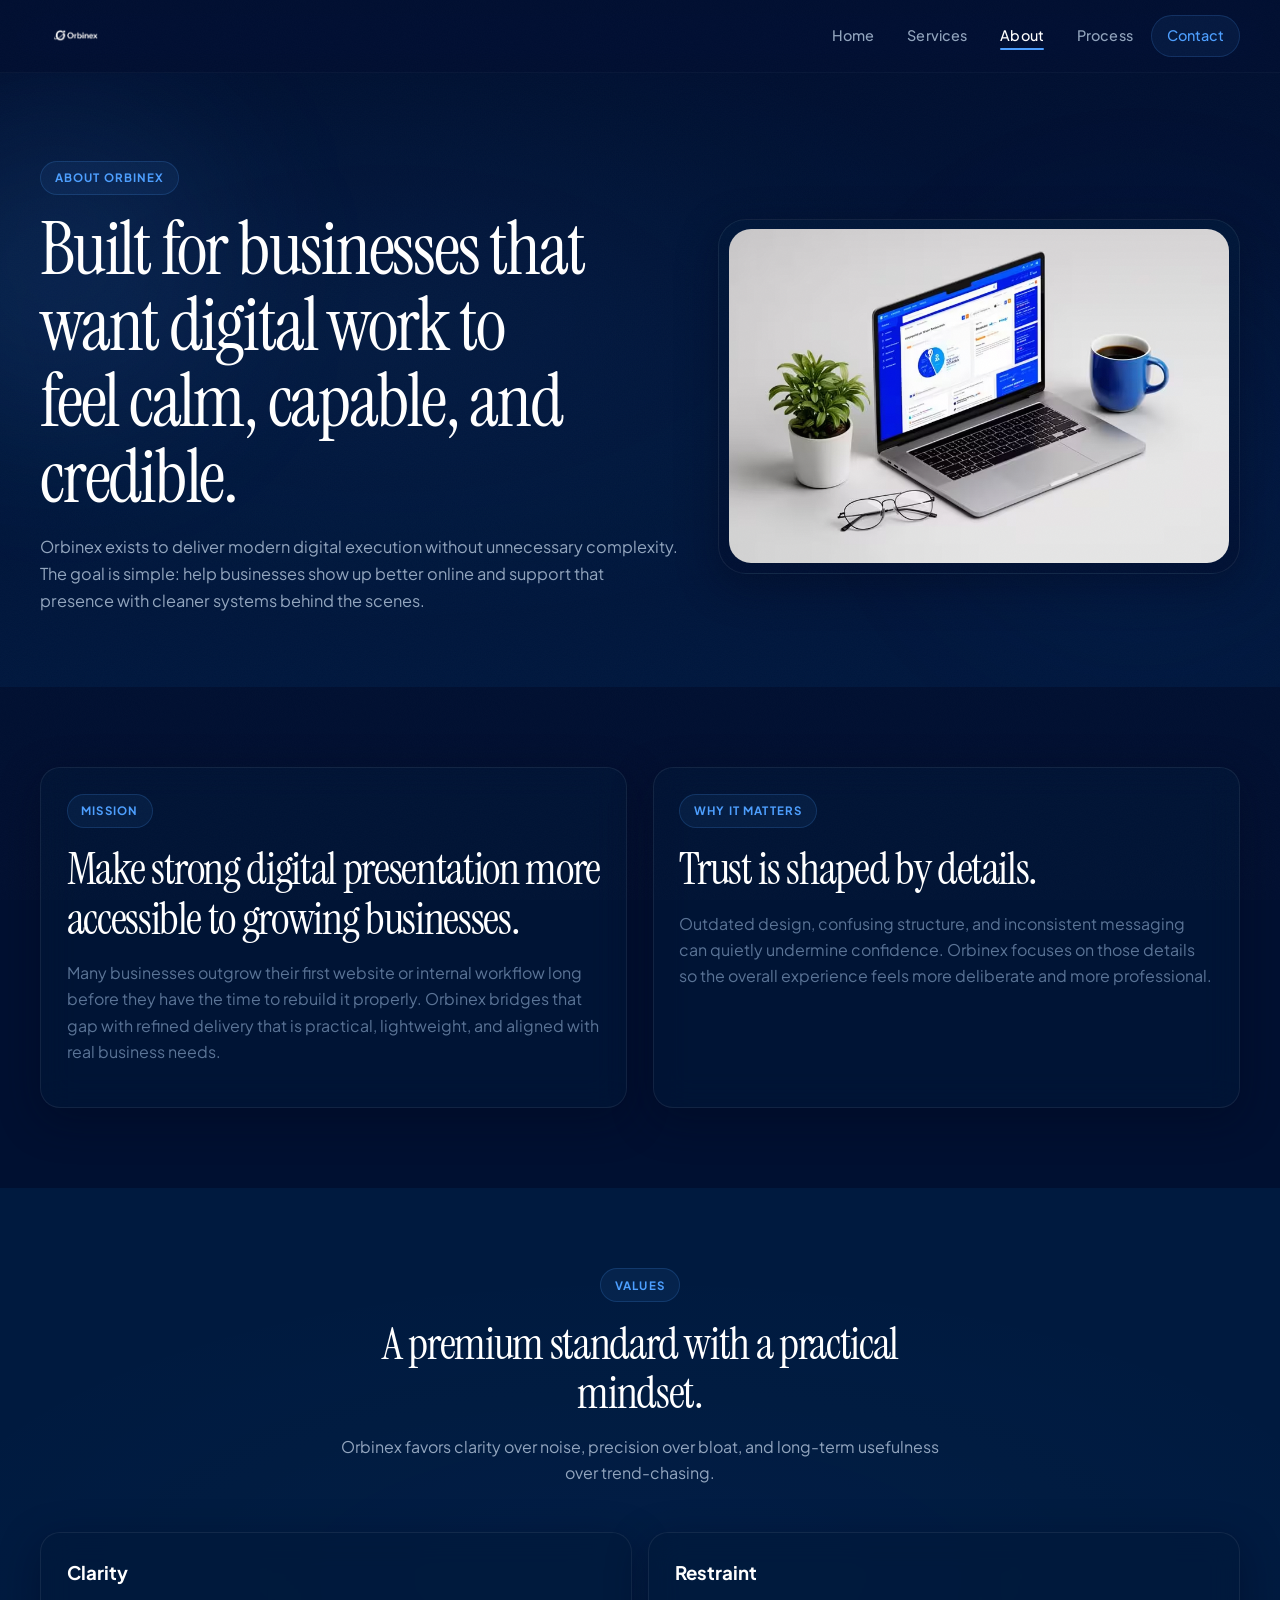
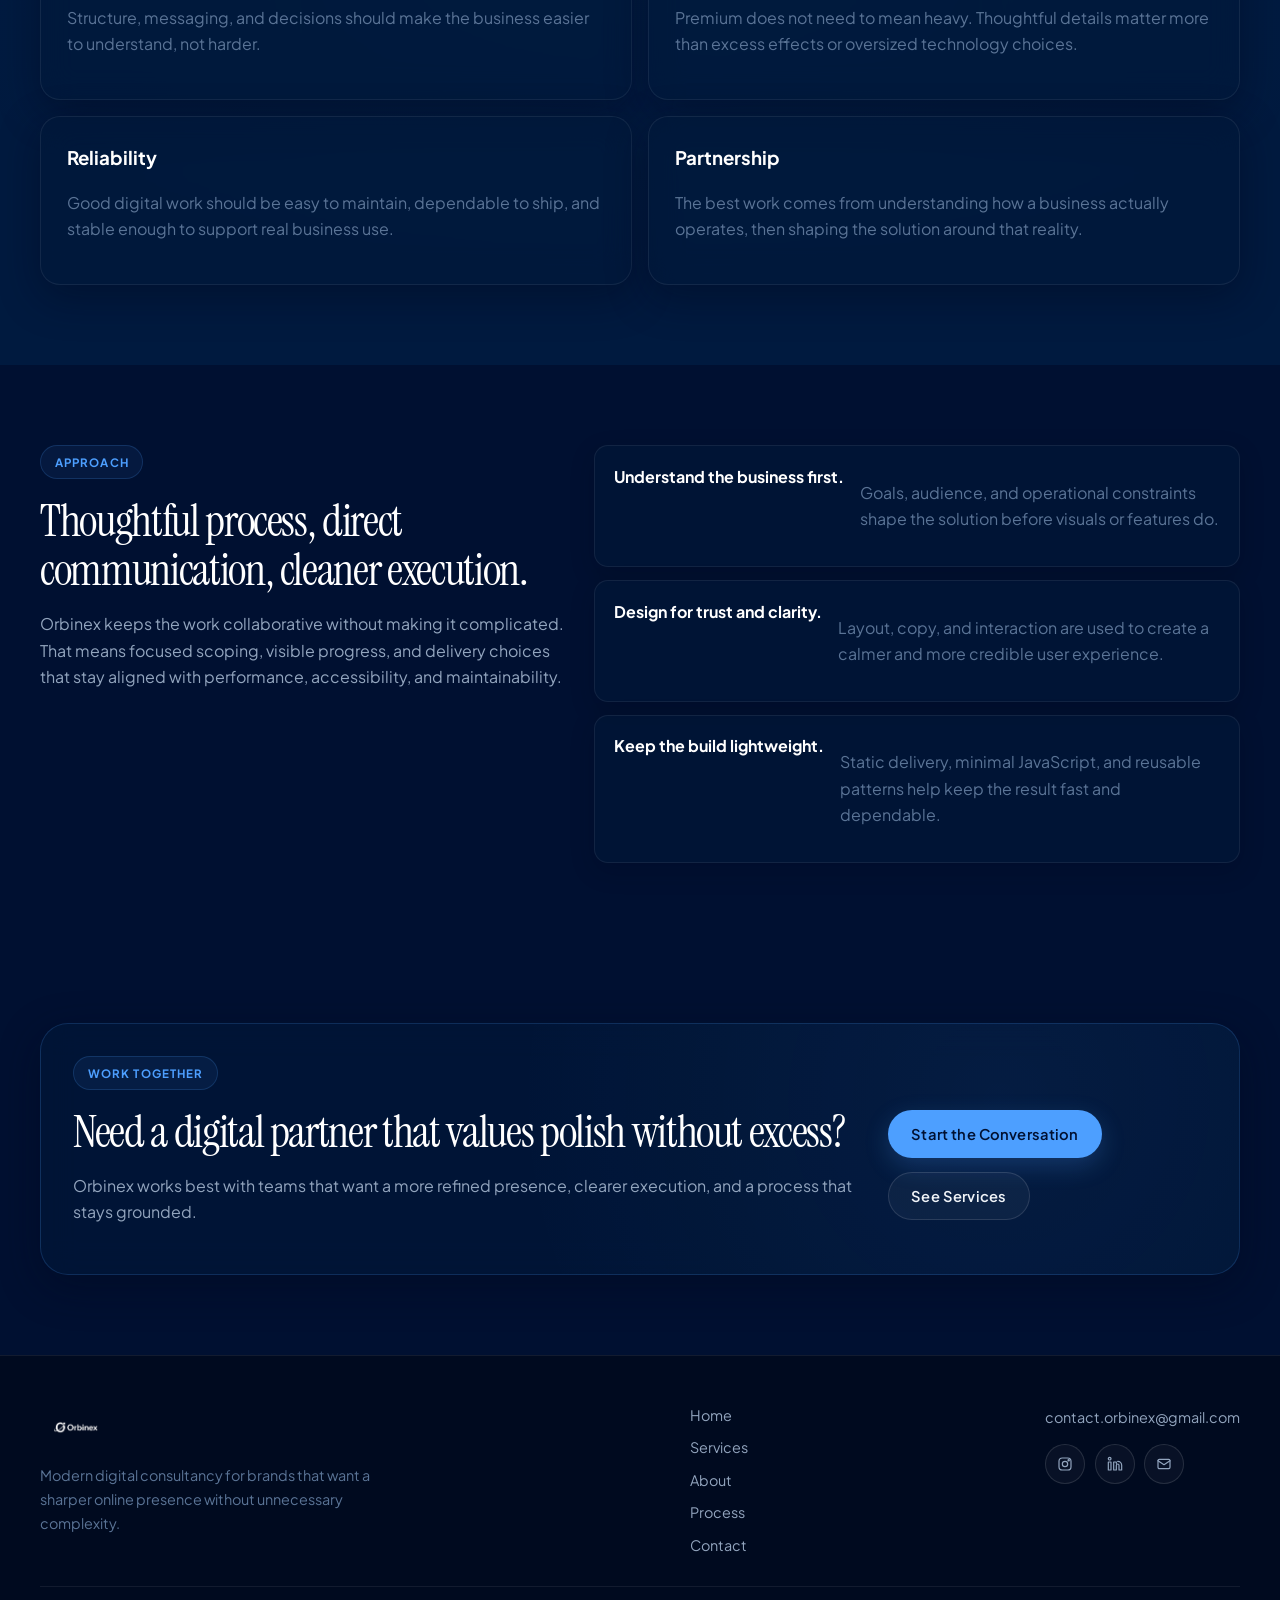
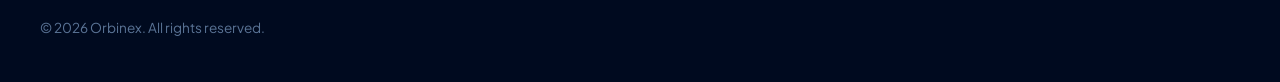
==== commit 926a37d1: "Refactor code structure for improved readability and maintainability" ====
--- a/about.html
+++ b/about.html
@@ -24,7 +24,7 @@
   <header class="site-header">
     <nav class="navbar shell" aria-label="Primary">
       <a class="brand" href="index.html" aria-label="Orbinex home">
-        <img src="Images/logobgrembl.avif" class="brand-mark" alt="Orbinex logo" width="168" height="56">
+        <img src="Images/logobgremwh.avif" class="brand-mark" alt="Orbinex logo" width="168" height="56">
       </a>
       <button class="nav-toggle" type="button" aria-expanded="false" aria-controls="nav-menu" aria-label="Open menu" data-nav-toggle>
         <span></span>
--- a/style.css
+++ b/style.css
@@ -1,75 +1,64 @@
-@import url("https://fonts.googleapis.com/css2?family=Manrope:wght@400;500;600;700;800&family=Cormorant+Garamond:wght@600;700&display=swap");
+@import url("https://fonts.googleapis.com/css2?family=Plus+Jakarta+Sans:wght@400;500;600;700;800&family=Instrument+Serif&display=swap");
 
 :root {
-  --bg: #09111a;
-  --bg-soft: #111c2a;
-  --surface: rgba(19, 31, 46, 0.78);
-  --surface-solid: #0f1a27;
-  --surface-card: #172636;
-  --surface-light: #f6f0e6;
-  --surface-tint: #efe4d1;
-  --text: #f8f5ef;
-  --text-soft: #c0cad5;
-  --text-dark: #1d2530;
-  --text-muted: #5c6470;
-  --line: rgba(109, 126, 145, 0.18);
-  --line-strong: rgba(109, 126, 145, 0.32);
-  --accent: #e8c89c;
-  --accent-strong: #b8814b;
-  --accent-warm: #fff2df;
-  --success: #c9d5c8;
-  --shadow-lg: 0 28px 80px rgba(7, 15, 26, 0.38);
-  --shadow-md: 0 20px 50px rgba(8, 17, 29, 0.16);
-  --radius-lg: 32px;
-  --radius-md: 24px;
-  --radius-sm: 18px;
-  --shell: 1180px;
-}
-
-*,
-*::before,
-*::after {
-  box-sizing: border-box;
-}
-
-html {
-  scroll-behavior: smooth;
-}
+  /* === Brand-aligned deep navy palette === */
+  --bg: #001031;
+  --bg-alt: #001a3f;
+  --bg-light: #00244d;
+  --surface: rgba(0, 24, 58, 0.72);
+  --surface-solid: #001840;
+  --surface-hover: #002050;
+  --text: #f0f4f8;
+  --text-soft: #92a5be;
+  --text-dark: #f0f4f8;
+  --text-muted: #5a7496;
+  --accent: #4d9fff;
+  --accent-light: #7ab8ff;
+  --accent-muted: #3078cc;
+  --accent-bg: rgba(77, 159, 255, 0.07);
+  --accent-border: rgba(77, 159, 255, 0.18);
+  --line: rgba(255, 255, 255, 0.07);
+  --line-strong: rgba(255, 255, 255, 0.12);
+  --shadow-md: 0 12px 40px rgba(0, 8, 32, 0.45);
+  --shadow-lg: 0 24px 68px rgba(0, 6, 24, 0.55);
+  --shadow-glow: 0 0 50px rgba(77, 159, 255, 0.08);
+  --radius-lg: 28px;
+  --radius-md: 20px;
+  --radius-sm: 14px;
+  --shell: 1200px;
+  --ease: cubic-bezier(0.16, 1, 0.3, 1);
+}
+
+*, *::before, *::after { box-sizing: border-box; }
+html { scroll-behavior: smooth; }
 
 body {
   margin: 0;
-  font-family: "Manrope", "Segoe UI", system-ui, -apple-system, BlinkMacSystemFont, sans-serif;
-  background:
-    radial-gradient(circle at top left, rgba(232, 200, 156, 0.14), transparent 22%),
-    radial-gradient(circle at 84% 6%, rgba(178, 129, 75, 0.16), transparent 18%),
-    linear-gradient(180deg, #06101a 0%, #0d1724 24%, #f6f0e6 24%, #f6f0e6 78%, #efe4d1 100%);
-  color: var(--text-dark);
-  line-height: 1.6;
+  font-family: "Plus Jakarta Sans", system-ui, -apple-system, sans-serif;
+  background: var(--bg);
+  color: var(--text);
+  line-height: 1.65;
   -webkit-font-smoothing: antialiased;
   text-rendering: optimizeLegibility;
-}
-
-body.nav-open {
-  overflow: hidden;
-}
-
-a {
-  color: inherit;
-  text-decoration: none;
-}
-
-img {
-  display: block;
-  max-width: 100%;
-  height: auto;
-}
-
-button,
-input,
-select,
-textarea {
-  font: inherit;
-}
+  overflow-x: hidden;
+}
+
+/* Subtle grain texture */
+body::after {
+  content: "";
+  position: fixed;
+  inset: 0;
+  z-index: 9999;
+  pointer-events: none;
+  opacity: 0.022;
+  background-image: url("data:image/svg+xml,%3Csvg xmlns='http://www.w3.org/2000/svg' viewBox='0 0 256 256'%3E%3Cfilter id='n'%3E%3CfeTurbulence type='fractalNoise' baseFrequency='0.7' numOctaves='4' stitchTiles='stitch'/%3E%3C/filter%3E%3Crect width='100%25' height='100%25' filter='url(%23n)'/%3E%3C/svg%3E");
+  background-size: 180px;
+}
+
+body.nav-open { overflow: hidden; }
+a { color: inherit; text-decoration: none; }
+img { display: block; max-width: 100%; height: auto; }
+button, input, select, textarea { font: inherit; }
 
 svg {
   fill: none;
@@ -79,1186 +68,824 @@
   stroke-linejoin: round;
 }
 
+/* ── Skip ── */
 .skip-link {
-  position: absolute;
-  top: 1rem;
-  left: 1rem;
-  z-index: 200;
-  padding: 0.8rem 1rem;
-  border-radius: 999px;
-  background: #fff;
-  color: #07101d;
+  position: absolute; top: 1rem; left: 1rem;
+  z-index: 200; padding: 0.8rem 1rem;
+  border-radius: 999px;
+  background: var(--accent);
+  color: var(--bg);
+  font-weight: 700;
   transform: translateY(-140%);
   transition: transform 0.2s ease;
 }
-
-.skip-link:focus {
-  transform: translateY(0);
-}
+.skip-link:focus { transform: translateY(0); }
 
 :focus-visible {
-  outline: 3px solid rgba(145, 160, 180, 0.95);
+  outline: 2px solid var(--accent);
   outline-offset: 3px;
 }
 
 .shell {
-  width: min(calc(100% - 2rem), var(--shell));
+  width: min(calc(100% - 2.5rem), var(--shell));
   margin: 0 auto;
 }
 
+/* ── Header ── */
 .site-header {
-  position: sticky;
-  top: 0;
-  z-index: 100;
-  backdrop-filter: blur(18px);
-  background: rgba(8, 17, 29, 0.78);
-  border-bottom: 1px solid rgba(255, 240, 220, 0.08);
+  position: sticky; top: 0; z-index: 100;
+  backdrop-filter: blur(20px) saturate(1.4);
+  -webkit-backdrop-filter: blur(20px) saturate(1.4);
+  background: rgba(0, 16, 49, 0.85);
+  border-bottom: 1px solid var(--line);
 }
 
 .navbar {
-  display: flex;
-  align-items: center;
+  display: flex; align-items: center;
   justify-content: space-between;
-  min-height: 76px;
-  gap: 1rem;
-}
-
-.brand {
-  display: inline-flex;
-  align-items: center;
-  min-width: 0;
-  z-index: 2;
-}
-
-.brand-mark {
-  width: auto;
-  height: 52px;
-  object-fit: contain;
-}
+  min-height: 72px; gap: 1rem;
+}
+
+.brand { display: inline-flex; align-items: center; z-index: 2; }
+.brand-mark { width: auto; height: 48px; object-fit: contain; }
 
 .nav-toggle {
   display: none;
-  width: 48px;
-  height: 48px;
-  padding: 0;
-  border: 1px solid rgba(255, 255, 255, 0.14);
-  border-radius: 14px;
-  background: rgba(255, 255, 255, 0.05);
+  width: 46px; height: 46px; padding: 0;
+  border: 1px solid var(--line-strong);
+  border-radius: var(--radius-sm);
+  background: rgba(255,255,255,0.04);
   color: var(--text);
-  align-items: center;
-  justify-content: center;
-  flex-direction: column;
-  gap: 0.35rem;
+  align-items: center; justify-content: center;
+  flex-direction: column; gap: 0.32rem;
+  cursor: pointer;
 }
 
 .nav-toggle span {
-  width: 18px;
-  height: 2px;
+  width: 17px; height: 2px;
   border-radius: 999px;
   background: currentColor;
-  transition: transform 0.25s ease, opacity 0.25s ease;
-}
-
-.nav-toggle[aria-expanded="true"] span:first-child {
-  transform: translateY(4px) rotate(45deg);
-}
-
-.nav-toggle[aria-expanded="true"] span:last-child {
-  transform: translateY(-4px) rotate(-45deg);
-}
-
-.nav-menu {
-  display: flex;
-  align-items: center;
-}
+  transition: transform 0.25s var(--ease), opacity 0.25s ease;
+}
+.nav-toggle[aria-expanded="true"] span:first-child { transform: translateY(4px) rotate(45deg); }
+.nav-toggle[aria-expanded="true"] span:last-child { transform: translateY(-4px) rotate(-45deg); }
+
+.nav-menu { display: flex; align-items: center; }
 
 .nav-links {
-  display: flex;
-  align-items: center;
-  list-style: none;
-  gap: 0.4rem;
-  margin: 0;
-  padding: 0;
+  display: flex; align-items: center;
+  list-style: none; gap: 0.25rem;
+  margin: 0; padding: 0;
 }
 
 .nav-links a {
   position: relative;
-  display: inline-flex;
-  align-items: center;
-  justify-content: center;
-  min-height: 44px;
-  padding: 0 1rem;
-  border-radius: 999px;
-  color: rgba(232, 237, 245, 0.84);
-  font-size: 0.96rem;
-  font-weight: 500;
-  transition: color 0.2s ease, background-color 0.2s ease, transform 0.2s ease;
+  display: inline-flex; align-items: center; justify-content: center;
+  min-height: 42px; padding: 0 0.9rem;
+  border-radius: 999px;
+  color: var(--text-soft);
+  font-size: 0.9rem; font-weight: 500;
+  letter-spacing: 0.01em;
+  transition: color 0.25s ease, background 0.25s ease;
 }
 
 .nav-links a::after {
   content: "";
   position: absolute;
-  left: 1rem;
-  right: 1rem;
-  bottom: 0.55rem;
-  height: 2px;
-  border-radius: 999px;
-  background: linear-gradient(90deg, var(--accent) 0%, #f6ddba 100%);
+  left: 0.9rem; right: 0.9rem;
+  bottom: 0.45rem;
+  height: 1.5px; border-radius: 999px;
+  background: var(--accent);
   transform: scaleX(0);
   transform-origin: center;
-  transition: transform 0.25s ease;
+  transition: transform 0.3s var(--ease);
 }
 
 .nav-links a:hover,
-.nav-links a[aria-current="page"] {
-  color: #fff;
-}
+.nav-links a[aria-current="page"] { color: #fff; }
 
 .nav-links a:hover::after,
-.nav-links a[aria-current="page"]::after {
-  transform: scaleX(1);
-}
+.nav-links a[aria-current="page"]::after { transform: scaleX(1); }
 
 .nav-cta {
-  background: linear-gradient(135deg, rgba(232, 200, 156, 0.14), rgba(184, 129, 75, 0.18));
-  border: 1px solid rgba(232, 200, 156, 0.24);
-  color: #fff;
-}
-
-.nav-cta::after {
-  display: none;
-}
-
-.section,
-.page-hero {
-  position: relative;
-}
-
-.hero,
-.page-hero {
-  overflow: clip;
-}
+  background: var(--accent-bg);
+  border: 1px solid var(--accent-border) !important;
+  color: var(--accent) !important;
+}
+.nav-cta:hover {
+  background: rgba(77,159,255,0.14);
+  color: var(--accent-light) !important;
+}
+.nav-cta::after { display: none !important; }
+
+/* ── Hero ── */
+.section, .page-hero { position: relative; }
+.hero, .page-hero { overflow: clip; }
 
 .hero {
-  padding: 5.4rem 0 4.8rem;
+  padding: 6rem 0 5rem;
   color: var(--text);
-}
-
-.hero-grid,
-.about-hero-grid {
-  display: grid;
-  gap: 2rem;
-  align-items: center;
-}
-
-.hero-grid {
-  grid-template-columns: minmax(0, 1.08fr) minmax(0, 0.92fr);
-}
-
-.hero-copy {
-  position: relative;
-  z-index: 2;
-}
+  background:
+    radial-gradient(ellipse 55% 50% at 18% 35%, rgba(77,159,255,0.08), transparent),
+    radial-gradient(ellipse 45% 55% at 82% 18%, rgba(40,100,200,0.06), transparent),
+    linear-gradient(180deg, #001031 0%, #00183e 100%);
+}
+
+.hero-grid, .about-hero-grid {
+  display: grid; gap: 2.5rem; align-items: center;
+}
+.hero-grid, .about-hero-grid { grid-template-columns: minmax(0, 1.1fr) minmax(0, 0.9fr); }
+.hero-copy { position: relative; z-index: 2; }
 
 .eyebrow {
   display: inline-flex;
-  margin-bottom: 1rem;
-  padding: 0.45rem 0.8rem;
-  border-radius: 999px;
-  border: 1px solid rgba(232, 200, 156, 0.18);
-  background: rgba(232, 200, 156, 0.08);
-  color: #f1dfc4;
-  font-size: 0.78rem;
-  font-weight: 700;
-  letter-spacing: 0.08em;
+  margin-bottom: 1.1rem;
+  padding: 0.4rem 0.85rem;
+  border-radius: 999px;
+  border: 1px solid var(--accent-border);
+  background: var(--accent-bg);
+  color: var(--accent);
+  font-size: 0.72rem; font-weight: 700;
+  letter-spacing: 0.1em;
   text-transform: uppercase;
 }
 
-.hero h1,
-.page-hero h1 {
-  margin: 0 0 1rem;
-  font-family: "Cormorant Garamond", Georgia, serif;
-  font-size: clamp(2.6rem, 6vw, 5.2rem);
-  line-height: 0.96;
-  letter-spacing: -0.035em;
-}
-
-.hero .lede,
-.page-hero p,
-.section-heading p,
-.cta-panel p,
-.proof-item span {
-  color: var(--text-soft);
-}
+.hero h1, .page-hero h1 {
+  margin: 0 0 1.2rem;
+  font-family: "Instrument Serif", Georgia, serif;
+  font-size: clamp(2.8rem, 5.8vw, 5rem);
+  font-weight: 400;
+  line-height: 1.02;
+  letter-spacing: -0.03em;
+  color: #fff;
+}
+
+.hero .lede, .page-hero p,
+.section-heading p, .cta-panel p,
+.proof-item span { color: var(--text-soft); }
 
 .hero .lede {
-  max-width: 42rem;
-  font-size: 1.08rem;
-}
-
+  max-width: 38rem;
+  font-size: 1.05rem; line-height: 1.7;
+}
+
+/* ── Buttons ── */
 .button-row {
-  display: flex;
-  flex-wrap: wrap;
-  gap: 0.9rem;
-  margin-top: 1.8rem;
+  display: flex; flex-wrap: wrap;
+  gap: 0.85rem; margin-top: 2rem;
 }
 
 .btn {
-  display: inline-flex;
-  align-items: center;
-  justify-content: center;
-  min-height: 50px;
-  padding: 0 1.25rem;
+  display: inline-flex; align-items: center; justify-content: center;
+  min-height: 48px; padding: 0 1.4rem;
   border-radius: 999px;
   border: 1px solid transparent;
-  font-weight: 700;
-  transition: transform 0.2s ease, box-shadow 0.2s ease, border-color 0.2s ease, background-color 0.2s ease;
-}
-
-.btn:hover {
-  transform: translateY(-2px);
-}
+  font-weight: 600; font-size: 0.92rem;
+  letter-spacing: 0.01em; cursor: pointer;
+  transition: transform 0.3s var(--ease), box-shadow 0.3s ease, background 0.3s ease, border-color 0.3s ease;
+}
+.btn:hover { transform: translateY(-2px); }
 
 .btn-primary {
-  background: linear-gradient(135deg, #f6ddba 0%, #d49b63 100%);
-  color: #1a2028;
-  box-shadow: 0 18px 30px rgba(180, 129, 75, 0.24);
+  background: var(--accent);
+  color: #001031;
+  box-shadow: 0 8px 24px rgba(77,159,255,0.22);
+}
+.btn-primary:hover {
+  background: var(--accent-light);
+  box-shadow: 0 12px 32px rgba(77,159,255,0.32);
 }
 
 .btn-secondary {
-  border-color: rgba(255, 241, 219, 0.18);
-  background: rgba(255, 245, 229, 0.04);
+  border-color: var(--line-strong);
+  background: rgba(255,255,255,0.04);
   color: var(--text);
+}
+.btn-secondary:hover {
+  border-color: var(--accent-border);
+  background: var(--accent-bg);
 }
 
 .text-link {
   position: relative;
-  display: inline-flex;
-  align-items: center;
-  gap: 0.45rem;
-  color: #64778e;
-  font-weight: 700;
-}
-
+  display: inline-flex; align-items: center;
+  gap: 0.4rem;
+  color: var(--accent);
+  font-weight: 600; font-size: 0.95rem;
+}
 .text-link::after {
+  content: ""; width: 100%; height: 1.5px;
+  position: absolute; left: 0; bottom: -0.2rem;
+  border-radius: 999px; background: currentColor;
+  transform: scaleX(0.3); transform-origin: left;
+  transition: transform 0.3s var(--ease);
+}
+.text-link:hover::after { transform: scaleX(1); }
+
+/* ── Hero points ── */
+.hero-points, .check-list { list-style: none; padding: 0; margin: 2rem 0 0; }
+.hero-points { display: grid; gap: 0.6rem; }
+
+.hero-points li, .check-list li {
+  position: relative; padding-left: 1.5rem;
+  color: var(--text-soft); font-size: 0.92rem;
+}
+.hero-points li::before, .check-list li::before {
   content: "";
-  width: 100%;
-  height: 2px;
-  position: absolute;
-  left: 0;
-  bottom: -0.22rem;
-  border-radius: 999px;
-  background: currentColor;
-  transform: scaleX(0.3);
-  transform-origin: left;
-  transition: transform 0.2s ease;
-}
-
-.text-link:hover::after {
-  transform: scaleX(1);
-}
-
-.hero-points,
-.check-list {
-  list-style: none;
-  padding: 0;
-  margin: 1.8rem 0 0;
-}
-
-.hero-points {
-  display: grid;
-  gap: 0.65rem;
-}
-
-.hero-points li,
-.check-list li {
-  position: relative;
-  padding-left: 1.45rem;
-}
-
-.hero-points li::before,
-.check-list li::before {
-  content: "";
-  position: absolute;
-  left: 0;
-  top: 0.62rem;
-  width: 0.55rem;
-  height: 0.55rem;
-  border-radius: 50%;
-  background: linear-gradient(135deg, #d79f67 0%, #fff0d8 100%);
-  box-shadow: 0 0 0 6px rgba(215, 159, 103, 0.12);
-}
-
-.hero-visual,
-.media-card {
-  position: relative;
-  z-index: 2;
-}
-
-.glass-panel,
-.card,
-.cta-panel {
-  backdrop-filter: blur(18px);
+  position: absolute; left: 0; top: 0.58rem;
+  width: 6px; height: 6px; border-radius: 50%;
+  background: var(--accent);
+  box-shadow: 0 0 0 4px rgba(77,159,255,0.12);
+}
+
+/* ── Hero visual ── */
+.hero-visual, .media-card { position: relative; z-index: 2; }
+
+.glass-panel, .card, .cta-panel {
+  backdrop-filter: blur(16px);
+  -webkit-backdrop-filter: blur(16px);
   border: 1px solid var(--line);
   box-shadow: var(--shadow-md);
 }
 
 .glass-panel {
-  background: linear-gradient(180deg, rgba(17, 29, 44, 0.92), rgba(10, 19, 31, 0.82));
+  background: linear-gradient(180deg, rgba(0,24,58,0.88), rgba(0,16,49,0.78));
   color: var(--text);
 }
 
 .hero-visual-card {
-  padding: 1.2rem;
+  padding: 1.1rem;
   border-radius: var(--radius-lg);
-  transform: perspective(1400px) rotateY(-4deg) rotateX(1deg);
+  transform: perspective(1400px) rotateY(-3deg) rotateX(1deg);
+  transition: transform 0.5s var(--ease);
+}
+.hero-visual-card:hover {
+  transform: perspective(1400px) rotateY(-1deg) rotateX(0deg);
 }
 
 .hero-visual-top {
-  display: flex;
-  align-items: center;
+  display: flex; align-items: center;
   justify-content: space-between;
-  gap: 1rem;
-  margin-bottom: 1rem;
-}
-
-.status-pill,
-.mini-label,
-.service-tag {
-  display: inline-flex;
-  align-items: center;
-  border-radius: 999px;
-  font-size: 0.75rem;
-  font-weight: 700;
+  gap: 1rem; margin-bottom: 0.9rem;
+}
+
+.status-pill, .mini-label, .service-tag {
+  display: inline-flex; align-items: center;
+  border-radius: 999px;
+  font-size: 0.72rem; font-weight: 700;
   letter-spacing: 0.04em;
 }
 
 .status-pill {
-  padding: 0.45rem 0.75rem;
-  background: rgba(232, 200, 156, 0.14);
-  color: #f3dec0;
-}
-
-.mini-label {
-  color: rgba(232, 237, 245, 0.72);
-}
+  padding: 0.4rem 0.7rem;
+  background: var(--accent-bg);
+  border: 1px solid var(--accent-border);
+  color: var(--accent);
+}
+.mini-label { color: var(--text-soft); }
 
 .hero-showcase {
-  position: relative;
-  padding: 1.15rem;
-  border-radius: calc(var(--radius-lg) - 8px);
+  position: relative; padding: 1.1rem;
+  border-radius: calc(var(--radius-lg) - 6px);
   background:
-    linear-gradient(180deg, rgba(255, 244, 230, 0.1), rgba(255, 255, 255, 0.03)),
-    radial-gradient(circle at top right, rgba(232, 200, 156, 0.12), transparent 34%);
-  min-height: 24rem;
+    radial-gradient(circle at 70% 20%, rgba(77,159,255,0.06), transparent 50%),
+    rgba(255,255,255,0.02);
+  min-height: 22rem;
 }
 
 .showcase-main p {
-  max-width: 20rem;
-  margin: 0 0 1rem;
-  font-size: 1rem;
-  color: rgba(246, 238, 227, 0.88);
-}
-
-.showcase-main img,
-.media-card img {
+  max-width: 20rem; margin: 0 0 0.9rem;
+  font-size: 0.95rem; color: var(--text-soft);
+}
+.showcase-main img, .media-card img {
   width: 100%;
-  border-radius: 1.3rem;
-  aspect-ratio: 3 / 2;
-  object-fit: cover;
-}
+  border-radius: var(--radius-md);
+  aspect-ratio: 3 / 2; object-fit: cover;
+}
+
+.media-card {
+  padding: 0.6rem;
+  border-radius: var(--radius-lg);
+}
+.media-card img { border-radius: calc(var(--radius-lg) - 6px); }
 
 .floating-metric {
-  position: absolute;
-  max-width: 12.5rem;
-  padding: 1rem 1.05rem;
-  border-radius: 1.2rem;
-  background: rgba(9, 18, 31, 0.92);
-  border: 1px solid rgba(232, 200, 156, 0.14);
-  box-shadow: 0 18px 35px rgba(0, 0, 0, 0.24);
-}
-
-.floating-metric strong,
-.proof-item strong {
+  position: absolute; max-width: 12rem;
+  padding: 0.9rem 1rem;
+  border-radius: var(--radius-sm);
+  background: rgba(0,16,49,0.94);
+  border: 1px solid var(--accent-border);
+  box-shadow: var(--shadow-md);
+}
+.floating-metric strong, .proof-item strong {
   display: block;
-  font-size: clamp(1.8rem, 4vw, 2.6rem);
+  font-family: "Instrument Serif", serif;
+  font-size: clamp(1.8rem, 3.5vw, 2.4rem);
   line-height: 1;
-}
-
+  color: var(--accent);
+}
 .floating-metric span {
-  display: block;
-  margin-top: 0.35rem;
-  color: rgba(232, 237, 245, 0.76);
-  font-size: 0.82rem;
-}
-
-.metric-primary {
-  right: 1rem;
-  top: 1rem;
-}
-
-.metric-secondary {
-  left: 1rem;
-  bottom: 1rem;
-}
-
-.hero-orb,
-.page-orb {
-  position: absolute;
-  border-radius: 999px;
-  filter: blur(10px);
-  pointer-events: none;
-}
-
-.hero-orb-one,
-.page-orb-one {
-  top: 5%;
-  left: -10%;
-  width: 18rem;
-  height: 18rem;
-  background: radial-gradient(circle, rgba(232, 200, 156, 0.26) 0%, rgba(236, 240, 244, 0) 68%);
-  animation: drift 10s ease-in-out infinite;
-}
-
-.hero-orb-two,
-.page-orb-two {
-  right: -5%;
-  bottom: 10%;
-  width: 22rem;
-  height: 22rem;
-  background: radial-gradient(circle, rgba(184, 129, 75, 0.28) 0%, rgba(123, 138, 158, 0) 70%);
-  animation: drift 12s ease-in-out infinite reverse;
-}
-
+  display: block; margin-top: 0.3rem;
+  color: var(--text-soft); font-size: 0.78rem;
+}
+.metric-primary { right: 1rem; top: 1rem; }
+.metric-secondary { left: 1rem; bottom: 1rem; }
+
+/* ── Orbs ── */
+.hero-orb, .page-orb {
+  position: absolute; border-radius: 999px;
+  filter: blur(80px); pointer-events: none;
+}
+.hero-orb-one, .page-orb-one {
+  top: 5%; left: -8%;
+  width: 20rem; height: 20rem;
+  background: rgba(77,159,255,0.1);
+  animation: drift 14s ease-in-out infinite;
+}
+.hero-orb-two, .page-orb-two {
+  right: -4%; bottom: 10%;
+  width: 24rem; height: 24rem;
+  background: rgba(30,80,170,0.08);
+  animation: drift 18s ease-in-out infinite reverse;
+}
+
+/* ── Page Hero ── */
 .page-hero {
-  padding: 5rem 0 3.6rem;
+  padding: 5.5rem 0 3.5rem;
   color: var(--text);
-}
-
-.page-hero-inner {
-  position: relative;
-  z-index: 1;
-}
-
-.page-hero h1 {
-  max-width: 14ch;
-}
-
-.page-hero p {
-  max-width: 42rem;
-  font-size: 1.02rem;
-}
-
-.section {
-  padding: 4.75rem 0;
-}
+  background:
+    radial-gradient(ellipse 50% 50% at 30% 40%, rgba(77,159,255,0.06), transparent),
+    linear-gradient(180deg, #001031, #00183e);
+}
+.page-hero-inner { position: relative; z-index: 1; }
+.page-hero h1 { max-width: 16ch; }
+.page-hero p { max-width: 40rem; font-size: 1.02rem; }
+
+/* ── Sections ── */
+.section { padding: 5rem 0; }
 
 .section-soft {
   background:
-    linear-gradient(180deg, rgba(24, 28, 35, 0.02), rgba(24, 28, 35, 0.06)),
-    var(--surface-light);
+    radial-gradient(ellipse 60% 40% at 50% 50%, rgba(77,159,255,0.03), transparent),
+    var(--bg-alt);
 }
 
 .section-heading {
-  max-width: 40rem;
-  margin: 0 auto 2.5rem;
+  max-width: 38rem;
+  margin: 0 auto 2.8rem;
   text-align: center;
 }
-
-.section-heading-left {
-  margin: 0;
-  text-align: left;
-}
-
-.section-heading h2,
-.cta-panel h2,
-.process-panel h2,
-.contact-card h2,
-.info-card h2,
-.story-card h2 {
-  margin: 0 0 0.9rem;
-  font-size: clamp(2rem, 4vw, 3rem);
-  line-height: 1.08;
-  letter-spacing: -0.04em;
-}
-
+.section-heading-left { margin: 0; text-align: left; }
+
+.section-heading h2, .cta-panel h2,
+.process-panel h2, .contact-card h2,
+.info-card h2, .story-card h2 {
+  margin: 0 0 0.8rem;
+  font-family: "Instrument Serif", Georgia, serif;
+  font-size: clamp(1.9rem, 3.8vw, 2.8rem);
+  font-weight: 400;
+  line-height: 1.1;
+  letter-spacing: -0.03em;
+  color: #fff;
+}
+
+/* ── Cards ── */
 .card {
-  background: rgba(255, 250, 244, 0.82);
+  background: rgba(0, 24, 58, 0.55);
   border-radius: var(--radius-md);
   padding: 1.5rem;
-  transition: transform 0.22s ease, box-shadow 0.22s ease, border-color 0.22s ease;
-}
-
-.card:hover,
-.timeline-step:hover,
-.mini-step:hover {
-  transform: translateY(-4px);
-  border-color: var(--line-strong);
-  box-shadow: 0 22px 48px rgba(15, 26, 43, 0.12);
-}
-
-.feature-grid,
-.trust-grid,
-.compact-grid,
-.value-grid {
-  display: grid;
-  gap: 1.1rem;
-}
-
-.feature-grid {
-  grid-template-columns: repeat(4, minmax(0, 1fr));
-}
-
-.trust-grid,
-.compact-grid {
-  grid-template-columns: repeat(3, minmax(0, 1fr));
-}
-
-.value-grid {
-  grid-template-columns: repeat(2, minmax(0, 1fr));
-}
+  border: 1px solid var(--line);
+  transition: transform 0.35s var(--ease), box-shadow 0.35s ease, border-color 0.35s ease;
+}
+
+.card:hover, .timeline-step:hover, .mini-step:hover {
+  transform: translateY(-3px);
+  border-color: var(--accent-border);
+  box-shadow: var(--shadow-md), var(--shadow-glow);
+}
+
+.feature-grid, .trust-grid, .compact-grid, .value-grid {
+  display: grid; gap: 1rem;
+}
+.feature-grid { grid-template-columns: repeat(4, minmax(0, 1fr)); }
+.trust-grid, .compact-grid { grid-template-columns: repeat(3, minmax(0, 1fr)); }
+.value-grid { grid-template-columns: repeat(2, minmax(0, 1fr)); }
 
 .icon-chip {
   display: inline-flex;
-  align-items: center;
-  justify-content: center;
-  width: 3rem;
-  height: 3rem;
-  border-radius: 1rem;
-  background: linear-gradient(135deg, rgba(215, 159, 103, 0.16), rgba(255, 240, 218, 0.92));
-  color: #9a6736;
+  align-items: center; justify-content: center;
+  width: 2.8rem; height: 2.8rem;
+  border-radius: var(--radius-sm);
+  background: var(--accent-bg);
+  border: 1px solid var(--accent-border);
+  color: var(--accent);
   margin-bottom: 1rem;
 }
-
-.icon-chip svg {
-  width: 1.25rem;
-  height: 1.25rem;
-}
-
-.feature-card h3,
-.trust-card h3,
-.compact-card h3,
-.value-card h3,
-.service-card h2,
-.mini-step h3,
-.approach-item strong,
-.timeline-content strong {
-  margin: 0 0 0.65rem;
-  color: var(--text-dark);
-}
-
-.feature-card p,
-.trust-card p,
-.compact-card p,
-.value-card p,
-.story-card p,
-.service-card p,
-.contact-card p,
-.info-card p,
-.mini-step p,
-.approach-item p,
-.service-meta p,
-.check-list li {
+.icon-chip svg { width: 1.15rem; height: 1.15rem; }
+
+.feature-card h3, .trust-card h3,
+.compact-card h3, .value-card h3,
+.service-card h2, .mini-step h3,
+.approach-item strong, .timeline-content strong {
+  margin: 0 0 0.55rem;
+  color: #fff; font-weight: 700;
+}
+
+.feature-card p, .trust-card p,
+.compact-card p, .value-card p,
+.story-card p, .service-card p,
+.contact-card p, .info-card p,
+.mini-step p, .approach-item p,
+.service-meta p, .check-list li {
   color: var(--text-muted);
 }
 
+/* ── Proof band ── */
 .proof-band {
   display: grid;
   grid-template-columns: minmax(0, 1fr) minmax(0, 1.1fr);
-  gap: 1.8rem;
-  padding: 1.7rem;
+  gap: 1.8rem; padding: 1.8rem;
   border-radius: var(--radius-lg);
-  margin-bottom: 1.4rem;
+  margin-bottom: 1.5rem;
 }
 
 .proof-grid {
   display: grid;
   grid-template-columns: repeat(3, minmax(0, 1fr));
-  gap: 1rem;
+  gap: 0.8rem;
 }
 
 .proof-item {
   padding: 1rem;
-  border-radius: 1.2rem;
-  background: linear-gradient(180deg, rgba(255, 255, 255, 0.06), rgba(232, 200, 156, 0.06));
-}
-
-.split-layout,
-.story-grid,
-.contact-layout,
-.process-layout {
-  display: grid;
-  gap: 1.4rem;
-}
-
-.split-layout {
+  border-radius: var(--radius-sm);
+  background: rgba(255,255,255,0.03);
+  border: 1px solid var(--line);
+}
+
+/* ── Split / Process ── */
+.split-layout, .story-grid, .contact-layout, .process-layout {
+  display: grid; gap: 1.6rem;
+}
+.split-layout, .process-layout {
   grid-template-columns: minmax(0, 0.9fr) minmax(0, 1.1fr);
   align-items: start;
 }
 
-.process-preview,
-.approach-list {
-  display: grid;
-  gap: 0.9rem;
-}
-
-.mini-step,
-.approach-item {
+.process-preview, .approach-list { display: grid; gap: 0.8rem; }
+
+.mini-step, .approach-item {
   display: grid;
   grid-template-columns: auto 1fr;
-  gap: 1rem;
-  align-items: start;
+  gap: 1rem; align-items: start;
   padding: 1.1rem 1.2rem;
-  border-radius: 1.3rem;
-  background: rgba(255, 252, 247, 0.88);
-  border: 1px solid rgba(15, 26, 43, 0.08);
-  box-shadow: 0 16px 32px rgba(15, 26, 43, 0.08);
-  transition: transform 0.22s ease, box-shadow 0.22s ease;
+  border-radius: var(--radius-sm);
+  background: rgba(0, 24, 58, 0.55);
+  border: 1px solid var(--line);
+  box-shadow: 0 8px 24px rgba(0,6,24,0.2);
+  transition: transform 0.3s var(--ease), box-shadow 0.3s ease, border-color 0.3s ease;
 }
 
 .mini-step span:first-child {
   display: inline-flex;
-  width: 2.6rem;
-  height: 2.6rem;
-  border-radius: 999px;
-  align-items: center;
-  justify-content: center;
-  background: linear-gradient(135deg, rgba(215, 159, 103, 0.18), rgba(255, 237, 209, 0.92));
-  color: #9a6736;
-  font-weight: 800;
-}
-
+  width: 2.4rem; height: 2.4rem;
+  border-radius: 999px;
+  align-items: center; justify-content: center;
+  background: var(--accent-bg);
+  border: 1px solid var(--accent-border);
+  color: var(--accent);
+  font-weight: 800; font-size: 0.85rem;
+}
+
+/* ── CTA ── */
 .cta-panel {
-  display: flex;
-  align-items: center;
+  display: flex; align-items: center;
   justify-content: space-between;
-  gap: 1.5rem;
-  padding: 1.8rem;
+  gap: 2rem; padding: 2rem;
   border-radius: var(--radius-lg);
   background:
-    radial-gradient(circle at top right, rgba(232, 200, 156, 0.14), transparent 28%),
-    linear-gradient(135deg, rgba(9, 17, 26, 0.98), rgba(17, 28, 42, 0.95));
+    radial-gradient(circle at 80% 30%, rgba(77,159,255,0.06), transparent 50%),
+    rgba(0, 24, 58, 0.65);
   color: var(--text);
-}
-
-.footer-grid,
+  border: 1px solid var(--accent-border);
+}
+
+/* ── Marquee ── */
+.marquee-section {
+  padding: 1.5rem 0;
+  border-top: 1px solid var(--line);
+  border-bottom: 1px solid var(--line);
+  background: var(--bg-alt);
+  overflow: hidden;
+}
+.marquee { position: relative; width: 100%; }
+.marquee-track {
+  display: flex; gap: 2.5rem;
+  align-items: center;
+  width: max-content;
+  animation: marquee-scroll 28s linear infinite;
+}
+.marquee-item {
+  white-space: nowrap;
+  font-size: 0.82rem; font-weight: 600;
+  letter-spacing: 0.08em;
+  text-transform: uppercase;
+  color: var(--text-muted);
+}
+.marquee-dot {
+  color: var(--accent);
+  font-size: 0.5rem; opacity: 0.45;
+}
+@keyframes marquee-scroll {
+  0% { transform: translateX(0); }
+  100% { transform: translateX(-50%); }
+}
+
+/* ── Footer ── */
+.site-footer {
+  padding: 3rem 0 1.8rem;
+  background: #000a1f;
+  color: var(--text);
+  border-top: 1px solid var(--line);
+}
+.footer-grid, .footer-bottom {
+  display: flex; justify-content: space-between; gap: 1.5rem;
+}
+.footer-grid { align-items: start; }
+.footer-brand img { height: 48px; width: auto; }
+.footer-copy {
+  max-width: 22rem; margin-top: 0.8rem;
+  color: var(--text-muted); font-size: 0.9rem;
+}
+.footer-links { display: grid; gap: 0.55rem; }
+.footer-links a, .footer-contact a {
+  color: var(--text-soft); font-size: 0.9rem;
+  transition: color 0.2s ease;
+}
+.footer-links a:hover, .footer-contact a:hover { color: #fff; }
+
+.social-row { display: flex; gap: 0.6rem; margin-top: 0.9rem; }
+.social-row a {
+  display: inline-flex; align-items: center; justify-content: center;
+  width: 2.5rem; height: 2.5rem;
+  border-radius: 999px;
+  border: 1px solid var(--line-strong);
+  background: rgba(255,255,255,0.03);
+  color: var(--text-soft);
+  transition: border-color 0.25s ease, color 0.25s ease, background 0.25s ease;
+}
+.social-row a:hover {
+  border-color: var(--accent-border);
+  color: var(--accent); background: var(--accent-bg);
+}
+.social-row svg { width: 1rem; height: 1rem; }
+
 .footer-bottom {
-  display: flex;
-  justify-content: space-between;
-  gap: 1.5rem;
-}
-
-.site-footer {
-  padding: 2.5rem 0 1.6rem;
-  background: #09111a;
-  color: var(--text);
-}
-
-.footer-grid {
-  align-items: start;
-  border-top: 1px solid rgba(255, 255, 255, 0.08);
-  padding-top: 2rem;
-}
-
-.footer-brand img {
-  height: 56px;
-  width: auto;
-}
-
-.footer-copy {
-  max-width: 24rem;
-  color: rgba(232, 237, 245, 0.7);
-}
-
-.footer-links {
-  display: grid;
-  gap: 0.7rem;
-}
-
-.footer-links a,
-.footer-contact a {
-  color: rgba(232, 237, 245, 0.84);
-}
-
-.social-row {
-  display: flex;
-  gap: 0.75rem;
-  margin-top: 1rem;
-}
-
-.social-row a {
-  display: inline-flex;
-  align-items: center;
-  justify-content: center;
-  width: 2.7rem;
-  height: 2.7rem;
-  border-radius: 999px;
-  border: 1px solid rgba(255, 255, 255, 0.12);
-  background: rgba(255, 255, 255, 0.04);
-}
-
-.social-row svg {
-  width: 1.1rem;
-  height: 1.1rem;
-}
-
-.footer-bottom {
-  margin-top: 1.6rem;
-  padding-top: 1rem;
-  border-top: 1px solid rgba(255, 255, 255, 0.08);
-  color: rgba(232, 237, 245, 0.62);
-  font-size: 0.92rem;
-}
-
+  margin-top: 1.8rem; padding-top: 1rem;
+  border-top: 1px solid var(--line);
+  color: var(--text-muted); font-size: 0.85rem;
+}
+
+/* ── Services ── */
 .service-catalog {
   display: grid;
   grid-template-columns: repeat(2, minmax(0, 1fr));
-  gap: 1.2rem;
-}
-
-.service-card {
-  padding: 1.6rem;
-}
-
+  gap: 1.1rem;
+}
+.service-card { padding: 1.6rem; }
 .service-card-top {
-  display: flex;
-  align-items: center;
+  display: flex; align-items: center;
   justify-content: space-between;
-  gap: 1rem;
-  margin-bottom: 1rem;
-}
-
+  gap: 1rem; margin-bottom: 1rem;
+}
 .service-tag {
-  padding: 0.42rem 0.7rem;
-  background: rgba(184, 129, 75, 0.1);
-  color: #8e5f31;
-}
-
+  padding: 0.38rem 0.65rem;
+  background: var(--accent-bg);
+  border: 1px solid var(--accent-border);
+  color: var(--accent);
+}
 .service-meta {
   display: grid;
   grid-template-columns: repeat(2, minmax(0, 1fr));
-  gap: 1rem;
-  margin: 1.15rem 0;
-}
-
-.service-meta h3,
-.detail-cluster h3 {
-  margin: 0 0 0.35rem;
-  font-size: 0.9rem;
+  gap: 1rem; margin: 1.1rem 0;
+}
+.service-meta h3, .detail-cluster h3 {
+  margin: 0 0 0.3rem;
+  font-size: 0.82rem;
   text-transform: uppercase;
-  letter-spacing: 0.06em;
+  letter-spacing: 0.08em;
   color: var(--text-muted);
 }
 
-.story-grid {
-  grid-template-columns: repeat(2, minmax(0, 1fr));
-}
-
-.story-card,
-.value-card,
-.contact-card,
-.info-card {
-  padding: 1.6rem;
-}
-
+/* ── About ── */
+.story-grid { grid-template-columns: repeat(2, minmax(0, 1fr)); }
+.story-card, .value-card, .contact-card, .info-card { padding: 1.6rem; }
+
+/* ── Contact ── */
 .contact-layout {
   grid-template-columns: minmax(0, 1.2fr) minmax(0, 0.8fr);
   align-items: start;
 }
-
-.contact-sidebar {
-  display: grid;
-  gap: 1rem;
-}
-
+.contact-sidebar { display: grid; gap: 1rem; }
 .contact-form {
   display: grid;
   grid-template-columns: repeat(2, minmax(0, 1fr));
-  gap: 1rem;
-  margin-top: 1.35rem;
-}
-
-.contact-form label {
-  display: grid;
-  gap: 0.45rem;
-}
-
-.contact-form span {
-  font-weight: 600;
-}
-
+  gap: 1rem; margin-top: 1.2rem;
+}
+.contact-form label { display: grid; gap: 0.4rem; }
+.contact-form span { font-weight: 600; color: var(--text-soft); }
 .contact-form input,
 .contact-form select,
 .contact-form textarea {
   width: 100%;
-  border: 1px solid rgba(15, 26, 43, 0.12);
-  border-radius: 1rem;
-  background: rgba(255, 255, 255, 0.88);
-  padding: 0.95rem 1rem;
-  color: var(--text-dark);
-  transition: border-color 0.2s ease, box-shadow 0.2s ease;
-}
-
+  border: 1px solid var(--line-strong);
+  border-radius: var(--radius-sm);
+  background: rgba(255,255,255,0.04);
+  padding: 0.9rem 1rem;
+  color: var(--text);
+  transition: border-color 0.25s ease, box-shadow 0.25s ease;
+}
 .contact-form input:focus,
 .contact-form select:focus,
 .contact-form textarea:focus {
-  border-color: rgba(127, 146, 170, 0.56);
-  box-shadow: 0 0 0 4px rgba(160, 171, 185, 0.15);
+  border-color: var(--accent-border);
+  box-shadow: 0 0 0 3px var(--accent-bg);
   outline: none;
 }
-
-.full-span {
-  grid-column: 1 / -1;
-}
-
+.full-span { grid-column: 1 / -1; }
 .form-actions {
-  display: flex;
-  flex-wrap: wrap;
-  align-items: center;
-  gap: 0.9rem;
-}
-
-.form-note {
-  color: var(--text-muted);
-}
-
-.contact-embed-card {
-  padding: 1.8rem;
-}
-
+  display: flex; flex-wrap: wrap;
+  align-items: center; gap: 0.9rem;
+}
+.form-note { color: var(--text-muted); font-size: 0.88rem; }
+
+.contact-embed-card { padding: 1.8rem; }
 .contact-embed-shell {
-  margin-top: 1.5rem;
-  padding: 0.8rem;
+  margin-top: 1.4rem; padding: 0.6rem;
   border-radius: calc(var(--radius-lg) - 4px);
-  background:
-    linear-gradient(180deg, rgba(255, 255, 255, 0.64), rgba(255, 246, 234, 0.9)),
-    linear-gradient(135deg, rgba(232, 200, 156, 0.22), rgba(184, 129, 75, 0.06));
-  border: 1px solid rgba(184, 129, 75, 0.16);
-  box-shadow: inset 0 1px 0 rgba(255, 255, 255, 0.5);
-}
-
+  background: rgba(255,255,255,0.03);
+  border: 1px solid var(--line);
+}
 .contact-embed-frame {
-  width: 100%;
-  min-height: 1180px;
+  width: 100%; min-height: 1180px;
   border: 0;
-  border-radius: calc(var(--radius-lg) - 10px);
+  border-radius: calc(var(--radius-lg) - 8px);
   background: #fff;
 }
-
 .contact-meta {
   display: grid;
   grid-template-columns: repeat(3, minmax(0, 1fr));
-  gap: 0.9rem;
-  margin-top: 1.35rem;
-}
-
-.contact-meta .info-card,
-.contact-promise {
-  min-height: 100%;
-}
-
-.contact-note {
-  margin-top: 1rem;
-  font-size: 0.95rem;
-  color: var(--text-muted);
-}
-
+  gap: 0.8rem; margin-top: 1.2rem;
+}
+.contact-meta .info-card, .contact-promise { min-height: 100%; }
+.contact-note { margin-top: 1rem; font-size: 0.88rem; color: var(--text-muted); }
 .contact-quicklinks {
-  display: flex;
-  flex-wrap: wrap;
-  gap: 0.8rem;
-  margin-top: 1.2rem;
-}
-
+  display: flex; flex-wrap: wrap;
+  gap: 0.7rem; margin-top: 1.1rem;
+}
 .quicklink-chip {
-  display: inline-flex;
-  align-items: center;
-  min-height: 42px;
-  padding: 0 1rem;
-  border-radius: 999px;
-  border: 1px solid rgba(184, 129, 75, 0.18);
-  background: rgba(255, 250, 244, 0.7);
-  color: #7d5330;
-  font-weight: 700;
-}
-
+  display: inline-flex; align-items: center;
+  min-height: 42px; padding: 0 1rem;
+  border-radius: 999px;
+  border: 1px solid var(--line-strong);
+  background: rgba(255,255,255,0.03);
+  color: var(--text-soft);
+  font-weight: 600; font-size: 0.9rem;
+  transition: border-color 0.25s ease, color 0.25s ease;
+}
 .quicklink-chip:hover {
-  border-color: rgba(184, 129, 75, 0.32);
-  transform: translateY(-1px);
-}
-
-.contact-promise {
-  display: grid;
-  gap: 1rem;
-}
-
+  border-color: var(--accent-border);
+  color: var(--accent);
+}
+.contact-promise { display: grid; gap: 0.8rem; }
 .contact-promise-item {
-  padding: 1rem 1.05rem;
-  border-radius: 1.1rem;
-  background: rgba(255, 255, 255, 0.06);
-  border: 1px solid rgba(255, 255, 255, 0.08);
-}
-
-.contact-promise-item strong {
-  display: block;
-  margin-bottom: 0.25rem;
-}
-
-.contact-promise-item span {
-  color: var(--text-soft);
-}
-
-.timeline {
-  position: relative;
-  display: grid;
-  gap: 0.9rem;
-}
-
+  padding: 0.9rem 1rem;
+  border-radius: var(--radius-sm);
+  background: rgba(255,255,255,0.03);
+  border: 1px solid var(--line);
+}
+.contact-promise-item strong { display: block; margin-bottom: 0.2rem; color: #fff; }
+.contact-promise-item span { color: var(--text-soft); font-size: 0.9rem; }
+
+/* ── Process ── */
+.timeline { position: relative; display: grid; gap: 0.8rem; }
 .timeline::before {
   content: "";
-  position: absolute;
-  top: 1rem;
-  bottom: 1rem;
-  left: 1.18rem;
-  width: 2px;
-  background: linear-gradient(180deg, rgba(195, 203, 213, 0.58), rgba(120, 135, 154, 0.28));
-}
-
+  position: absolute; top: 1rem; bottom: 1rem; left: 1.15rem;
+  width: 1.5px;
+  background: linear-gradient(180deg, var(--accent-border), var(--line));
+}
 .timeline-step {
-  position: relative;
-  display: grid;
+  position: relative; display: grid;
   grid-template-columns: auto 1fr;
-  gap: 1rem;
-  width: 100%;
-  padding: 1.1rem 1.15rem;
-  border-radius: 1.4rem;
-  border: 1px solid rgba(15, 26, 43, 0.08);
-  background: rgba(255, 255, 255, 0.86);
-  text-align: left;
-  cursor: pointer;
-  transition: transform 0.22s ease, box-shadow 0.22s ease, border-color 0.22s ease, background-color 0.22s ease;
-}
-
+  gap: 1rem; width: 100%;
+  padding: 1rem 1.1rem;
+  border-radius: var(--radius-sm);
+  border: 1px solid var(--line);
+  background: rgba(0, 24, 58, 0.55);
+  text-align: left; cursor: pointer;
+  transition: transform 0.3s var(--ease), box-shadow 0.3s ease, border-color 0.3s ease, background 0.3s ease;
+}
 .timeline-step.is-active {
-  border-color: rgba(184, 129, 75, 0.3);
-  background: rgba(255, 255, 255, 0.96);
-  box-shadow: 0 20px 45px rgba(15, 26, 43, 0.14);
-}
-
+  border-color: var(--accent-border);
+  background: rgba(0, 32, 70, 0.7);
+  box-shadow: var(--shadow-md), 0 0 40px rgba(77,159,255,0.05);
+}
 .timeline-index {
-  position: relative;
-  z-index: 1;
-  display: inline-flex;
-  align-items: center;
-  justify-content: center;
-  width: 2.35rem;
-  height: 2.35rem;
-  border-radius: 999px;
-  background: linear-gradient(135deg, #fff3de 0%, #e0b07e 100%);
-  color: #0b1017;
-  font-weight: 800;
-}
-
-.timeline-content span {
-  display: block;
-  color: var(--text-muted);
-}
+  position: relative; z-index: 1;
+  display: inline-flex; align-items: center; justify-content: center;
+  width: 2.2rem; height: 2.2rem;
+  border-radius: 999px;
+  background: var(--accent);
+  color: #001031;
+  font-weight: 800; font-size: 0.82rem;
+}
+.timeline-content span { display: block; color: var(--text-muted); font-size: 0.9rem; }
 
 .process-panel {
-  padding: 1.7rem;
+  padding: 1.8rem;
   border-radius: var(--radius-lg);
-  position: sticky;
-  top: 6.5rem;
-}
-
-.process-panel p,
-.process-panel li,
-.glass-panel .eyebrow,
-.glass-panel h2 {
-  color: var(--text);
-}
-
-.glass-panel p {
-  color: var(--text-soft);
-}
-
-.detail-cluster {
-  display: grid;
-  gap: 1rem;
-  margin: 1.25rem 0;
-}
-
-.process-checks li {
-  color: rgba(232, 237, 245, 0.8);
-}
-
+  position: sticky; top: 6rem;
+}
+.process-panel p, .process-panel li,
+.glass-panel .eyebrow, .glass-panel h2 { color: var(--text); }
+.glass-panel p { color: var(--text-soft); }
+.detail-cluster { display: grid; gap: 0.9rem; margin: 1.2rem 0; }
+.process-checks li { color: var(--text-soft); }
+
+/* ── Animations ── */
 [data-reveal] {
   opacity: 0;
-  transform: translateY(18px);
-  transition: opacity 0.6s ease, transform 0.6s ease;
-}
-
-[data-reveal].is-visible {
-  opacity: 1;
-  transform: translateY(0);
-}
-
-[data-reveal-delay="1"] { transition-delay: 0.08s; }
-[data-reveal-delay="2"] { transition-delay: 0.16s; }
-[data-reveal-delay="3"] { transition-delay: 0.24s; }
+  transform: translateY(20px);
+  transition: opacity 0.7s var(--ease), transform 0.7s var(--ease);
+}
+[data-reveal].is-visible { opacity: 1; transform: translateY(0); }
+[data-reveal-delay="1"] { transition-delay: 0.1s; }
+[data-reveal-delay="2"] { transition-delay: 0.18s; }
+[data-reveal-delay="3"] { transition-delay: 0.26s; }
 
 @keyframes drift {
   0%, 100% { transform: translate3d(0, 0, 0) scale(1); }
-  50% { transform: translate3d(0.8rem, -0.8rem, 0) scale(1.04); }
-}
-
-@media (max-width: 1024px) {
-  .feature-grid,
-  .trust-grid,
-  .compact-grid {
+  50% { transform: translate3d(0.6rem, -0.6rem, 0) scale(1.03); }
+}
+
+/* ── Responsive ── */
+@media (max-width: 960px) {
+  .feature-grid, .trust-grid, .compact-grid {
     grid-template-columns: repeat(2, minmax(0, 1fr));
   }
-
-  .hero-grid,
-  .split-layout,
-  .contact-layout,
-  .process-layout,
-  .proof-band,
-  .story-grid,
-  .service-catalog,
-  .about-hero-grid {
+  .hero-grid, .split-layout, .contact-layout,
+  .process-layout, .proof-band, .story-grid,
+  .service-catalog, .about-hero-grid {
     grid-template-columns: 1fr;
+    gap: 2rem;
   }
-
-  .proof-grid,
-  .service-meta,
-  .contact-meta {
-    grid-template-columns: 1fr;
+  .proof-grid, .service-meta, .contact-meta { grid-template-columns: 1fr; }
+  .process-panel { position: static; margin-top: 2rem; }
+}
+
+@media (max-width: 760px) {
+  .navbar { min-height: 64px; }
+  .nav-toggle { display: inline-flex; }
+  .nav-menu {
+    position: fixed; inset: 64px 0.8rem auto;
+    padding: 0.8rem;
+    border-radius: var(--radius-md);
+    border: 1px solid var(--line-strong);
+    background: rgba(0, 16, 49, 0.96);
+    backdrop-filter: blur(24px);
+    -webkit-backdrop-filter: blur(24px);
+    box-shadow: var(--shadow-lg);
+    transform: translateY(-8px);
+    opacity: 0; pointer-events: none;
+    transition: opacity 0.25s ease, transform 0.25s var(--ease);
   }
-
-  .process-panel {
-    position: static;
+  .nav-menu.is-open {
+    opacity: 1; transform: translateY(0); pointer-events: auto;
   }
-}
-
-@media (max-width: 760px) {
-  body {
-    background:
-      radial-gradient(circle at top left, rgba(232, 200, 156, 0.16), transparent 22%),
-      linear-gradient(180deg, #06101a 0%, #0d1724 22%, #f6f0e6 22%, #f6f0e6 100%);
-  }
-
-  .navbar {
-    min-height: 72px;
-  }
-
-  .nav-toggle {
-    display: inline-flex;
-  }
-
-  .nav-menu {
-    position: fixed;
-    inset: 72px 1rem auto;
-    padding: 1rem;
-    border-radius: 1.5rem;
-    border: 1px solid rgba(255, 255, 255, 0.12);
-    background: rgba(7, 16, 29, 0.96);
-    box-shadow: var(--shadow-lg);
-    transform: translateY(-10px);
-    opacity: 0;
-    pointer-events: none;
-    transition: opacity 0.22s ease, transform 0.22s ease;
-  }
-
-  .nav-menu.is-open {
-    opacity: 1;
-    transform: translateY(0);
-    pointer-events: auto;
-  }
-
-  .nav-links {
-    flex-direction: column;
-    align-items: stretch;
-  }
-
-  .nav-links a {
-    justify-content: flex-start;
-    min-height: 48px;
-  }
-
-  .hero,
-  .page-hero,
-  .section {
-    padding-top: 4rem;
-    padding-bottom: 4rem;
-  }
-
-  .hero-visual-card {
-    transform: none;
-  }
-
-  .floating-metric {
-    position: static;
-    max-width: none;
-    margin-top: 1rem;
-  }
-
-  .contact-embed-card {
-    padding: 1.4rem;
-  }
-
-  .contact-embed-shell {
-    padding: 0.45rem;
-  }
-
-  .contact-embed-frame {
-    min-height: 1260px;
-  }
-
-  .feature-grid,
-  .trust-grid,
-  .compact-grid,
-  .value-grid,
-  .contact-form {
-    grid-template-columns: 1fr;
-  }
-
-  .proof-grid,
-  .footer-grid,
-  .footer-bottom {
-    flex-direction: column;
-  }
-
-  .cta-panel,
-  .form-actions {
-    align-items: flex-start;
-  }
-
-  .timeline::before {
-    left: 1rem;
-  }
-
-  .timeline-step {
-    gap: 0.75rem;
-    padding: 1rem;
-  }
+  .nav-links { flex-direction: column; align-items: stretch; }
+  .nav-links a { justify-content: flex-start; min-height: 46px; }
+
+  .hero, .page-hero, .section { padding-top: 3.5rem; padding-bottom: 3.5rem; }
+  .hero-visual-card { transform: none; }
+  .floating-metric { position: static; max-width: none; margin-top: 0.8rem; }
+  .contact-embed-card { padding: 1.2rem; }
+  .contact-embed-shell { padding: 0.4rem; }
+  .contact-embed-frame { min-height: 1260px; }
+
+  .feature-grid, .trust-grid, .compact-grid,
+  .value-grid, .contact-form { grid-template-columns: 1fr; }
+  .proof-grid, .footer-grid, .footer-bottom { flex-direction: column; }
+  .cta-panel, .form-actions { flex-direction: column; align-items: flex-start; }
+  .timeline::before { left: 1rem; }
+  .timeline-step { gap: 0.7rem; padding: 0.9rem; }
 }
 
 @media (prefers-reduced-motion: reduce) {
-  html {
-    scroll-behavior: auto;
-  }
-
-  *,
-  *::before,
-  *::after {
+  html { scroll-behavior: auto; }
+  *, *::before, *::after {
     animation: none !important;
     transition-duration: 0.01ms !important;
     transition-delay: 0ms !important;
   }
-
-  [data-reveal] {
-    opacity: 1;
-    transform: none;
-  }
-}
+  [data-reveal] { opacity: 1; transform: none; }
+}
